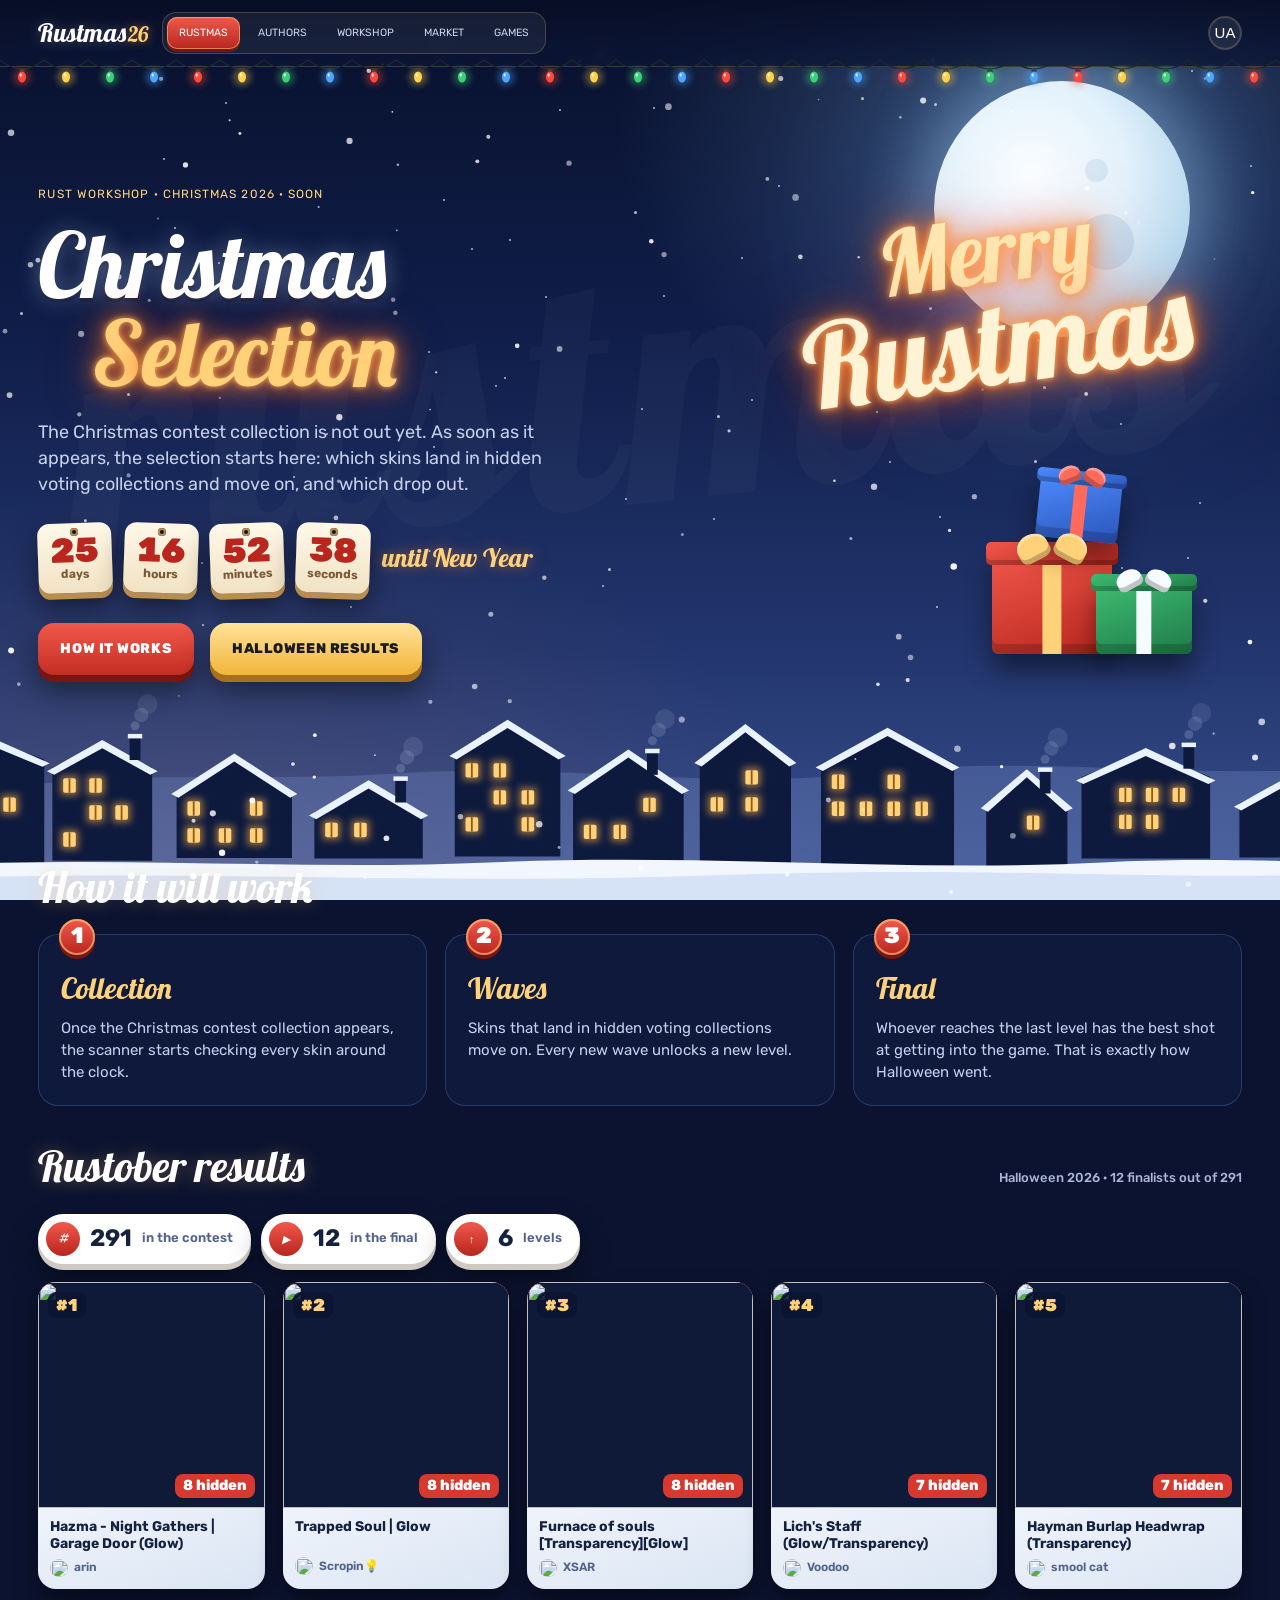
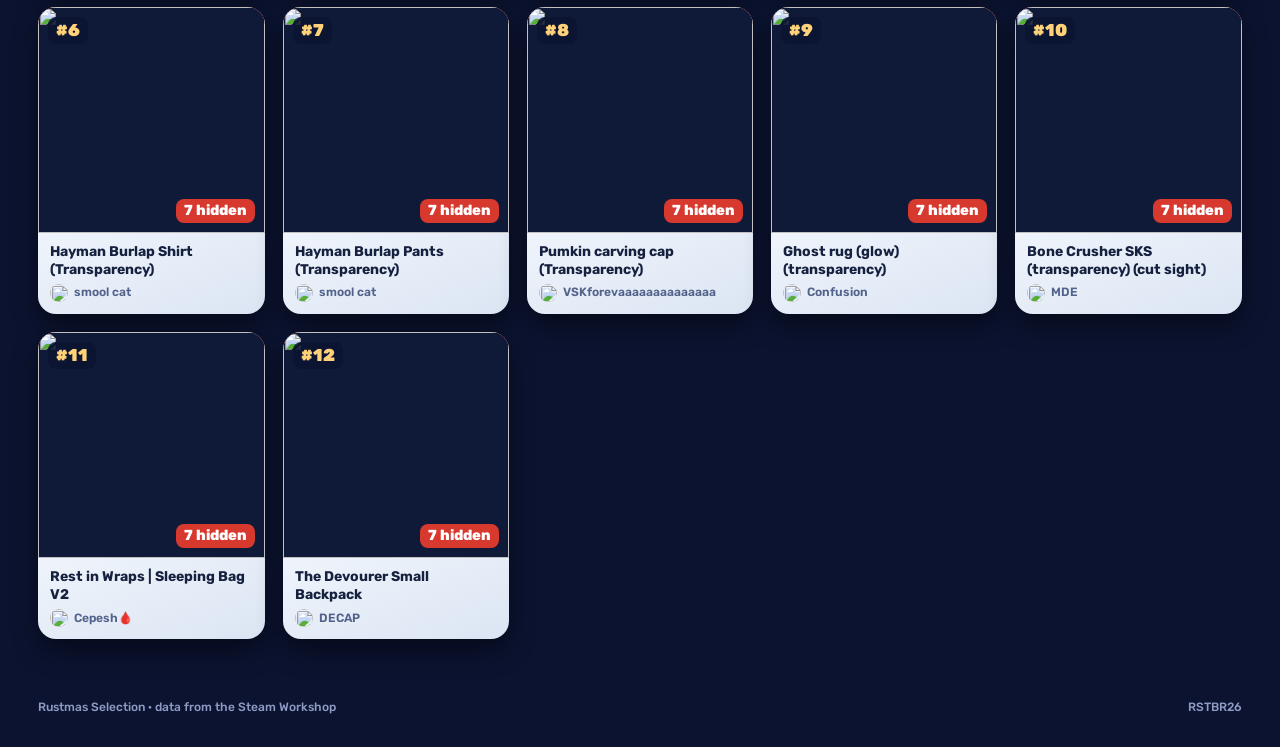
==== index.html @ 8231ddc0 "snapshot 2026-11-28T18:11:22.394Z" ====
<!doctype html>
<html lang="uk">
<head>
<meta charset="utf-8">
<meta name="viewport" content="width=device-width, initial-scale=1, viewport-fit=cover">
<script>(function(){var q=(location.search.match(/[?&]season=(winter|autumn)/)||[])[1],m=new Date().getMonth();document.documentElement.dataset.season=q||(m===11||m<2?'winter':'autumn');})();</script>
<title>Rustmas Selection</title>
<meta name="description" content="Новорічний відбір скінів Rust: стартує, щойно з'явиться колекція конкурсу. Rust Christmas skin selection tracker.">
<meta name="theme-color" content="#0b1330">
<link rel="manifest" href="manifest.webmanifest">
<meta property="og:title" content="Rustmas Selection"><meta property="og:description" content="Новорічний відбір скінів Rust скоро стартує. Підсумок Rustober 2026 уже тут."><meta property="og:image" content="https://twithgfaw-wq.github.io/rustober-selection/og.png">
<link rel="stylesheet" href="fonts.css?v=mx0q88x7">
<link rel="icon" href="icon-192.png">
<link rel="stylesheet" href="style.css?v=mx0q88x7"><link rel="stylesheet" href="v2.css?v=mx0q88x7"><link rel="stylesheet" href="v3.css?v=mx0q88x7"><link rel="stylesheet" href="pages.css?v=mx0q88x7"><link rel="stylesheet" href="season.css?v=mx0q88x7"><link rel="stylesheet" href="home.css?v=mx0q88x7">
</head>
<body class="page ready home-page">
<div class="bg" aria-hidden="true"><div class="bg-mark">Rustmas</div></div>

<nav class="top">
  <a class="logo" href="index.html">Rustmas<span>26</span></a>
  <div class="pageswitch"><a href="index.html" class="on">RUSTMAS</a><a href="authors.html">AUTHORS</a><a href="workshop.html">WORKSHOP</a><a href="market.html">MARKET</a><a href="games.html">GAMES</a></div>
  <div class="nav-links">
    <button class="iconbtn" id="langBtn" title="UA / EN">EN</button>
  </div>
</nav>

<header class="x-hero wrap">
  <div class="x-hero-text">
    <div class="eyebrow">RUST WORKSHOP · CHRISTMAS 2026 · <span data-i18n="x.soon">СКОРО</span></div>
    <h1 class="title"><span class="t1" data-i18n="x.t1">Новорічний</span><span class="t2" data-i18n="x.t2">відбір</span></h1>
    <p class="lead" data-i18n="x.lead">Колекції новорічного конкурсу ще немає. Щойно вона з'явиться, тут запуститься відбір: хто зі скінів потрапляє в приховані колекції голосування і йде далі, а хто вибуває.</p>
    <div class="x-count" id="count" aria-live="off">
      <div class="x-tag"><b id="cD">00</b><span data-i18n="x.d">днів</span></div>
      <div class="x-tag"><b id="cH">00</b><span data-i18n="x.h">годин</span></div>
      <div class="x-tag"><b id="cM">00</b><span data-i18n="x.m">хвилин</span></div>
      <div class="x-tag"><b id="cS">00</b><span data-i18n="x.s">секунд</span></div>
      <div class="x-count-label" data-i18n="x.toNY">до Нового року</div>
    </div>
    <div class="x-cta">
      <a class="btn3d blue" href="#how" data-i18n="x.how">Як це працює</a>
      <a class="btn3d yellow" href="#rustober" data-i18n="x.last">Підсумок Halloween</a>
    </div>
  </div>
  <div class="x-hero-art" aria-hidden="true">
    <div class="x-sign only-winter">Merry<br><em>Rustmas</em></div>
    <div class="x-gifts only-winter">
      <i class="gift g1"><b></b></i><i class="gift g2"><b></b></i><i class="gift g3"><b></b></i>
    </div>
    <div class="x-plaque only-autumn"><span class="pl-top">Rust Workshop</span><b>Rustmas</b><span class="pl-sub" data-i18n="x.plaque">скоро новорічний відбір</span></div>
  </div>
</header>

<section class="wrap" id="how">
  <div class="sec-head"><h2 class="mixed" data-i18n="x.howTitle">Як це працюватиме</h2></div>
  <div class="x-steps">
    <article class="x-step"><i>1</i><h3 data-i18n="x.s1t">Колекція</h3><p data-i18n="x.s1">Щойно з'явиться новорічна колекція конкурсу, сканер почне перевіряти кожен скін цілодобово.</p></article>
    <article class="x-step"><i>2</i><h3 data-i18n="x.s2t">Хвилі</h3><p data-i18n="x.s2">Скіни, що потрапляють у приховані колекції голосування, проходять далі. Кожна нова хвиля відкриває новий рівень.</p></article>
    <article class="x-step"><i>3</i><h3 data-i18n="x.s3t">Фінал</h3><p data-i18n="x.s3">Хто дійде до останнього рівня, має найбільші шанси потрапити в гру. На Halloween саме так і сталося.</p></article>
  </div>
</section>

<section class="wrap" id="rustober">
  <div class="sec-head"><h2 class="mixed" data-i18n="x.archTitle">Підсумок Rustober</h2><span class="hint" id="archHint"></span></div>
  <div class="x-arch-stats" id="archStats"></div>
  <div class="x-finals" id="finals"></div>
</section>

<div class="pageswitch bottom"><a href="index.html" class="on">RUSTMAS</a><a href="authors.html">AUTHORS</a><a href="workshop.html">WORKSHOP</a><a href="market.html">MARKET</a><a href="games.html">GAMES</a></div>
<footer class="foot"><span data-i18n="x.foot">Rustmas Selection · дані зі Steam Workshop</span><span>RSTBR26</span></footer>
<script src="rustober26.js?v=mx0q88x7"></script>
<script src="i18n.js?v=mx0q88x7"></script>
<script src="season.js?v=mx0q88x7"></script>
<script src="home.js?v=mx0q88x7"></script>
</body>
</html>
---- fonts.css ----
/* self-hosted Google Fonts (OFL): Press Start 2P, Rubik, Lobster */
/* cyrillic-ext */
@font-face {
  font-family: 'Lobster';
  font-style: normal;
  font-weight: 400;
  font-display: block;
  src: url(fonts/a6dd0290ee96.woff2) format('woff2');
  unicode-range: U+0460-052F, U+1C80-1C8A, U+20B4, U+2DE0-2DFF, U+A640-A69F, U+FE2E-FE2F;
}
/* cyrillic */
@font-face {
  font-family: 'Lobster';
  font-style: normal;
  font-weight: 400;
  font-display: block;
  src: url(fonts/e238fd755464.woff2) format('woff2');
  unicode-range: U+0301, U+0400-045F, U+0490-0491, U+04B0-04B1, U+2116;
}
/* vietnamese */
@font-face {
  font-family: 'Lobster';
  font-style: normal;
  font-weight: 400;
  font-display: block;
  src: url(fonts/7dee065f3871.woff2) format('woff2');
  unicode-range: U+0102-0103, U+0110-0111, U+0128-0129, U+0168-0169, U+01A0-01A1, U+01AF-01B0, U+0300-0301, U+0303-0304, U+0308-0309, U+0323, U+0329, U+1EA0-1EF9, U+20AB;
}
/* latin-ext */
@font-face {
  font-family: 'Lobster';
  font-style: normal;
  font-weight: 400;
  font-display: block;
  src: url(fonts/d4c69783194a.woff2) format('woff2');
  unicode-range: U+0100-02BA, U+02BD-02C5, U+02C7-02CC, U+02CE-02D7, U+02DD-02FF, U+0304, U+0308, U+0329, U+1D00-1DBF, U+1E00-1E9F, U+1EF2-1EFF, U+2020, U+20A0-20AB, U+20AD-20C4, U+2113, U+2C60-2C7F, U+A720-A7FF;
}
/* latin */
@font-face {
  font-family: 'Lobster';
  font-style: normal;
  font-weight: 400;
  font-display: block;
  src: url(fonts/9205197f7319.woff2) format('woff2');
  unicode-range: U+0000-00FF, U+0131, U+0152-0153, U+02BB-02BC, U+02C6, U+02DA, U+02DC, U+0304, U+0308, U+0329, U+2000-206F, U+20AC, U+2122, U+2191, U+2193, U+2212, U+2215, U+FEFF, U+FFFD;
}
/* cyrillic-ext */
@font-face {
  font-family: 'Press Start 2P';
  font-style: normal;
  font-weight: 400;
  font-display: block;
  src: url(fonts/f7b855c46d82.woff2) format('woff2');
  unicode-range: U+0460-052F, U+1C80-1C8A, U+20B4, U+2DE0-2DFF, U+A640-A69F, U+FE2E-FE2F;
}
/* cyrillic */
@font-face {
  font-family: 'Press Start 2P';
  font-style: normal;
  font-weight: 400;
  font-display: block;
  src: url(fonts/611ac5923e3d.woff2) format('woff2');
  unicode-range: U+0301, U+0400-045F, U+0490-0491, U+04B0-04B1, U+2116;
}
/* greek */
@font-face {
  font-family: 'Press Start 2P';
  font-style: normal;
  font-weight: 400;
  font-display: block;
  src: url(fonts/df401c4fa682.woff2) format('woff2');
  unicode-range: U+0370-0377, U+037A-037F, U+0384-038A, U+038C, U+038E-03A1, U+03A3-03FF;
}
/* latin-ext */
@font-face {
  font-family: 'Press Start 2P';
  font-style: normal;
  font-weight: 400;
  font-display: block;
  src: url(fonts/b2a93f0f0eb2.woff2) format('woff2');
  unicode-range: U+0100-02BA, U+02BD-02C5, U+02C7-02CC, U+02CE-02D7, U+02DD-02FF, U+0304, U+0308, U+0329, U+1D00-1DBF, U+1E00-1E9F, U+1EF2-1EFF, U+2020, U+20A0-20AB, U+20AD-20C4, U+2113, U+2C60-2C7F, U+A720-A7FF;
}
/* latin */
@font-face {
  font-family: 'Press Start 2P';
  font-style: normal;
  font-weight: 400;
  font-display: block;
  src: url(fonts/3d97f0f70eb8.woff2) format('woff2');
  unicode-range: U+0000-00FF, U+0131, U+0152-0153, U+02BB-02BC, U+02C6, U+02DA, U+02DC, U+0304, U+0308, U+0329, U+2000-206F, U+20AC, U+2122, U+2191, U+2193, U+2212, U+2215, U+FEFF, U+FFFD;
}
/* arabic */
@font-face {
  font-family: 'Rubik';
  font-style: normal;
  font-weight: 400;
  font-display: block;
  src: url(fonts/479c87abbfbf.woff2) format('woff2');
  unicode-range: U+0600-06FF, U+0750-077F, U+0870-0891, U+0897-08E1, U+08E3-08FF, U+200C-200E, U+2010-2011, U+204F, U+2E41, U+FB50-FDFF, U+FE70-FE74, U+FE76-FEFC, U+102E0-102FB, U+10E60-10E7E, U+10EC2-10EC7, U+10EC9-10EEE, U+10EF0-10EFF, U+1EE00-1EE03, U+1EE05-1EE1F, U+1EE21-1EE22, U+1EE24, U+1EE27, U+1EE29-1EE32, U+1EE34-1EE37, U+1EE39, U+1EE3B, U+1EE42, U+1EE47, U+1EE49, U+1EE4B, U+1EE4D-1EE4F, U+1EE51-1EE52, U+1EE54, U+1EE57, U+1EE59, U+1EE5B, U+1EE5D, U+1EE5F, U+1EE61-1EE62, U+1EE64, U+1EE67-1EE6A, U+1EE6C-1EE72, U+1EE74-1EE77, U+1EE79-1EE7C, U+1EE7E, U+1EE80-1EE89, U+1EE8B-1EE9B, U+1EEA1-1EEA3, U+1EEA5-1EEA9, U+1EEAB-1EEBB, U+1EEF0-1EEF1;
}
/* cyrillic-ext */
@font-face {
  font-family: 'Rubik';
  font-style: normal;
  font-weight: 400;
  font-display: block;
  src: url(fonts/04f52dd4d34a.woff2) format('woff2');
  unicode-range: U+0460-052F, U+1C80-1C8A, U+20B4, U+2DE0-2DFF, U+A640-A69F, U+FE2E-FE2F;
}
/* cyrillic */
@font-face {
  font-family: 'Rubik';
  font-style: normal;
  font-weight: 400;
  font-display: block;
  src: url(fonts/3ea3f649292a.woff2) format('woff2');
  unicode-range: U+0301, U+0400-045F, U+0490-0491, U+04B0-04B1, U+2116;
}
/* hebrew */
@font-face {
  font-family: 'Rubik';
  font-style: normal;
  font-weight: 400;
  font-display: block;
  src: url(fonts/423ede2473f6.woff2) format('woff2');
  unicode-range: U+0307-0308, U+0590-05FF, U+200C-2010, U+20AA, U+25CC, U+FB1D-FB4F;
}
/* latin-ext */
@font-face {
  font-family: 'Rubik';
  font-style: normal;
  font-weight: 400;
  font-display: block;
  src: url(fonts/b7b482e1ae7a.woff2) format('woff2');
  unicode-range: U+0100-02BA, U+02BD-02C5, U+02C7-02CC, U+02CE-02D7, U+02DD-02FF, U+0304, U+0308, U+0329, U+1D00-1DBF, U+1E00-1E9F, U+1EF2-1EFF, U+2020, U+20A0-20AB, U+20AD-20C4, U+2113, U+2C60-2C7F, U+A720-A7FF;
}
/* latin */
@font-face {
  font-family: 'Rubik';
  font-style: normal;
  font-weight: 400;
  font-display: block;
  src: url(fonts/f673d854646d.woff2) format('woff2');
  unicode-range: U+0000-00FF, U+0131, U+0152-0153, U+02BB-02BC, U+02C6, U+02DA, U+02DC, U+0304, U+0308, U+0329, U+2000-206F, U+20AC, U+2122, U+2191, U+2193, U+2212, U+2215, U+FEFF, U+FFFD;
}
/* arabic */
@font-face {
  font-family: 'Rubik';
  font-style: normal;
  font-weight: 500;
  font-display: block;
  src: url(fonts/479c87abbfbf.woff2) format('woff2');
  unicode-range: U+0600-06FF, U+0750-077F, U+0870-0891, U+0897-08E1, U+08E3-08FF, U+200C-200E, U+2010-2011, U+204F, U+2E41, U+FB50-FDFF, U+FE70-FE74, U+FE76-FEFC, U+102E0-102FB, U+10E60-10E7E, U+10EC2-10EC7, U+10EC9-10EEE, U+10EF0-10EFF, U+1EE00-1EE03, U+1EE05-1EE1F, U+1EE21-1EE22, U+1EE24, U+1EE27, U+1EE29-1EE32, U+1EE34-1EE37, U+1EE39, U+1EE3B, U+1EE42, U+1EE47, U+1EE49, U+1EE4B, U+1EE4D-1EE4F, U+1EE51-1EE52, U+1EE54, U+1EE57, U+1EE59, U+1EE5B, U+1EE5D, U+1EE5F, U+1EE61-1EE62, U+1EE64, U+1EE67-1EE6A, U+1EE6C-1EE72, U+1EE74-1EE77, U+1EE79-1EE7C, U+1EE7E, U+1EE80-1EE89, U+1EE8B-1EE9B, U+1EEA1-1EEA3, U+1EEA5-1EEA9, U+1EEAB-1EEBB, U+1EEF0-1EEF1;
}
/* cyrillic-ext */
@font-face {
  font-family: 'Rubik';
  font-style: normal;
  font-weight: 500;
  font-display: block;
  src: url(fonts/04f52dd4d34a.woff2) format('woff2');
  unicode-range: U+0460-052F, U+1C80-1C8A, U+20B4, U+2DE0-2DFF, U+A640-A69F, U+FE2E-FE2F;
}
/* cyrillic */
@font-face {
  font-family: 'Rubik';
  font-style: normal;
  font-weight: 500;
  font-display: block;
  src: url(fonts/3ea3f649292a.woff2) format('woff2');
  unicode-range: U+0301, U+0400-045F, U+0490-0491, U+04B0-04B1, U+2116;
}
/* hebrew */
@font-face {
  font-family: 'Rubik';
  font-style: normal;
  font-weight: 500;
  font-display: block;
  src: url(fonts/423ede2473f6.woff2) format('woff2');
  unicode-range: U+0307-0308, U+0590-05FF, U+200C-2010, U+20AA, U+25CC, U+FB1D-FB4F;
}
/* latin-ext */
@font-face {
  font-family: 'Rubik';
  font-style: normal;
  font-weight: 500;
  font-display: block;
  src: url(fonts/b7b482e1ae7a.woff2) format('woff2');
  unicode-range: U+0100-02BA, U+02BD-02C5, U+02C7-02CC, U+02CE-02D7, U+02DD-02FF, U+0304, U+0308, U+0329, U+1D00-1DBF, U+1E00-1E9F, U+1EF2-1EFF, U+2020, U+20A0-20AB, U+20AD-20C4, U+2113, U+2C60-2C7F, U+A720-A7FF;
}
/* latin */
@font-face {
  font-family: 'Rubik';
  font-style: normal;
  font-weight: 500;
  font-display: block;
  src: url(fonts/f673d854646d.woff2) format('woff2');
  unicode-range: U+0000-00FF, U+0131, U+0152-0153, U+02BB-02BC, U+02C6, U+02DA, U+02DC, U+0304, U+0308, U+0329, U+2000-206F, U+20AC, U+2122, U+2191, U+2193, U+2212, U+2215, U+FEFF, U+FFFD;
}
/* arabic */
@font-face {
  font-family: 'Rubik';
  font-style: normal;
  font-weight: 600;
  font-display: block;
  src: url(fonts/479c87abbfbf.woff2) format('woff2');
  unicode-range: U+0600-06FF, U+0750-077F, U+0870-0891, U+0897-08E1, U+08E3-08FF, U+200C-200E, U+2010-2011, U+204F, U+2E41, U+FB50-FDFF, U+FE70-FE74, U+FE76-FEFC, U+102E0-102FB, U+10E60-10E7E, U+10EC2-10EC7, U+10EC9-10EEE, U+10EF0-10EFF, U+1EE00-1EE03, U+1EE05-1EE1F, U+1EE21-1EE22, U+1EE24, U+1EE27, U+1EE29-1EE32, U+1EE34-1EE37, U+1EE39, U+1EE3B, U+1EE42, U+1EE47, U+1EE49, U+1EE4B, U+1EE4D-1EE4F, U+1EE51-1EE52, U+1EE54, U+1EE57, U+1EE59, U+1EE5B, U+1EE5D, U+1EE5F, U+1EE61-1EE62, U+1EE64, U+1EE67-1EE6A, U+1EE6C-1EE72, U+1EE74-1EE77, U+1EE79-1EE7C, U+1EE7E, U+1EE80-1EE89, U+1EE8B-1EE9B, U+1EEA1-1EEA3, U+1EEA5-1EEA9, U+1EEAB-1EEBB, U+1EEF0-1EEF1;
}
/* cyrillic-ext */
@font-face {
  font-family: 'Rubik';
  font-style: normal;
  font-weight: 600;
  font-display: block;
  src: url(fonts/04f52dd4d34a.woff2) format('woff2');
  unicode-range: U+0460-052F, U+1C80-1C8A, U+20B4, U+2DE0-2DFF, U+A640-A69F, U+FE2E-FE2F;
}
/* cyrillic */
@font-face {
  font-family: 'Rubik';
  font-style: normal;
  font-weight: 600;
  font-display: block;
  src: url(fonts/3ea3f649292a.woff2) format('woff2');
  unicode-range: U+0301, U+0400-045F, U+0490-0491, U+04B0-04B1, U+2116;
}
/* hebrew */
@font-face {
  font-family: 'Rubik';
  font-style: normal;
  font-weight: 600;
  font-display: block;
  src: url(fonts/423ede2473f6.woff2) format('woff2');
  unicode-range: U+0307-0308, U+0590-05FF, U+200C-2010, U+20AA, U+25CC, U+FB1D-FB4F;
}
/* latin-ext */
@font-face {
  font-family: 'Rubik';
  font-style: normal;
  font-weight: 600;
  font-display: block;
  src: url(fonts/b7b482e1ae7a.woff2) format('woff2');
  unicode-range: U+0100-02BA, U+02BD-02C5, U+02C7-02CC, U+02CE-02D7, U+02DD-02FF, U+0304, U+0308, U+0329, U+1D00-1DBF, U+1E00-1E9F, U+1EF2-1EFF, U+2020, U+20A0-20AB, U+20AD-20C4, U+2113, U+2C60-2C7F, U+A720-A7FF;
}
/* latin */
@font-face {
  font-family: 'Rubik';
  font-style: normal;
  font-weight: 600;
  font-display: block;
  src: url(fonts/f673d854646d.woff2) format('woff2');
  unicode-range: U+0000-00FF, U+0131, U+0152-0153, U+02BB-02BC, U+02C6, U+02DA, U+02DC, U+0304, U+0308, U+0329, U+2000-206F, U+20AC, U+2122, U+2191, U+2193, U+2212, U+2215, U+FEFF, U+FFFD;
}
/* arabic */
@font-face {
  font-family: 'Rubik';
  font-style: normal;
  font-weight: 700;
  font-display: block;
  src: url(fonts/479c87abbfbf.woff2) format('woff2');
  unicode-range: U+0600-06FF, U+0750-077F, U+0870-0891, U+0897-08E1, U+08E3-08FF, U+200C-200E, U+2010-2011, U+204F, U+2E41, U+FB50-FDFF, U+FE70-FE74, U+FE76-FEFC, U+102E0-102FB, U+10E60-10E7E, U+10EC2-10EC7, U+10EC9-10EEE, U+10EF0-10EFF, U+1EE00-1EE03, U+1EE05-1EE1F, U+1EE21-1EE22, U+1EE24, U+1EE27, U+1EE29-1EE32, U+1EE34-1EE37, U+1EE39, U+1EE3B, U+1EE42, U+1EE47, U+1EE49, U+1EE4B, U+1EE4D-1EE4F, U+1EE51-1EE52, U+1EE54, U+1EE57, U+1EE59, U+1EE5B, U+1EE5D, U+1EE5F, U+1EE61-1EE62, U+1EE64, U+1EE67-1EE6A, U+1EE6C-1EE72, U+1EE74-1EE77, U+1EE79-1EE7C, U+1EE7E, U+1EE80-1EE89, U+1EE8B-1EE9B, U+1EEA1-1EEA3, U+1EEA5-1EEA9, U+1EEAB-1EEBB, U+1EEF0-1EEF1;
}
/* cyrillic-ext */
@font-face {
  font-family: 'Rubik';
  font-style: normal;
  font-weight: 700;
  font-display: block;
  src: url(fonts/04f52dd4d34a.woff2) format('woff2');
  unicode-range: U+0460-052F, U+1C80-1C8A, U+20B4, U+2DE0-2DFF, U+A640-A69F, U+FE2E-FE2F;
}
/* cyrillic */
@font-face {
  font-family: 'Rubik';
  font-style: normal;
  font-weight: 700;
  font-display: block;
  src: url(fonts/3ea3f649292a.woff2) format('woff2');
  unicode-range: U+0301, U+0400-045F, U+0490-0491, U+04B0-04B1, U+2116;
}
/* hebrew */
@font-face {
  font-family: 'Rubik';
  font-style: normal;
  font-weight: 700;
  font-display: block;
  src: url(fonts/423ede2473f6.woff2) format('woff2');
  unicode-range: U+0307-0308, U+0590-05FF, U+200C-2010, U+20AA, U+25CC, U+FB1D-FB4F;
}
/* latin-ext */
@font-face {
  font-family: 'Rubik';
  font-style: normal;
  font-weight: 700;
  font-display: block;
  src: url(fonts/b7b482e1ae7a.woff2) format('woff2');
  unicode-range: U+0100-02BA, U+02BD-02C5, U+02C7-02CC, U+02CE-02D7, U+02DD-02FF, U+0304, U+0308, U+0329, U+1D00-1DBF, U+1E00-1E9F, U+1EF2-1EFF, U+2020, U+20A0-20AB, U+20AD-20C4, U+2113, U+2C60-2C7F, U+A720-A7FF;
}
/* latin */
@font-face {
  font-family: 'Rubik';
  font-style: normal;
  font-weight: 700;
  font-display: block;
  src: url(fonts/f673d854646d.woff2) format('woff2');
  unicode-range: U+0000-00FF, U+0131, U+0152-0153, U+02BB-02BC, U+02C6, U+02DA, U+02DC, U+0304, U+0308, U+0329, U+2000-206F, U+20AC, U+2122, U+2191, U+2193, U+2212, U+2215, U+FEFF, U+FFFD;
}
/* arabic */
@font-face {
  font-family: 'Rubik';
  font-style: normal;
  font-weight: 800;
  font-display: block;
  src: url(fonts/479c87abbfbf.woff2) format('woff2');
  unicode-range: U+0600-06FF, U+0750-077F, U+0870-0891, U+0897-08E1, U+08E3-08FF, U+200C-200E, U+2010-2011, U+204F, U+2E41, U+FB50-FDFF, U+FE70-FE74, U+FE76-FEFC, U+102E0-102FB, U+10E60-10E7E, U+10EC2-10EC7, U+10EC9-10EEE, U+10EF0-10EFF, U+1EE00-1EE03, U+1EE05-1EE1F, U+1EE21-1EE22, U+1EE24, U+1EE27, U+1EE29-1EE32, U+1EE34-1EE37, U+1EE39, U+1EE3B, U+1EE42, U+1EE47, U+1EE49, U+1EE4B, U+1EE4D-1EE4F, U+1EE51-1EE52, U+1EE54, U+1EE57, U+1EE59, U+1EE5B, U+1EE5D, U+1EE5F, U+1EE61-1EE62, U+1EE64, U+1EE67-1EE6A, U+1EE6C-1EE72, U+1EE74-1EE77, U+1EE79-1EE7C, U+1EE7E, U+1EE80-1EE89, U+1EE8B-1EE9B, U+1EEA1-1EEA3, U+1EEA5-1EEA9, U+1EEAB-1EEBB, U+1EEF0-1EEF1;
}
/* cyrillic-ext */
@font-face {
  font-family: 'Rubik';
  font-style: normal;
  font-weight: 800;
  font-display: block;
  src: url(fonts/04f52dd4d34a.woff2) format('woff2');
  unicode-range: U+0460-052F, U+1C80-1C8A, U+20B4, U+2DE0-2DFF, U+A640-A69F, U+FE2E-FE2F;
}
/* cyrillic */
@font-face {
  font-family: 'Rubik';
  font-style: normal;
  font-weight: 800;
  font-display: block;
  src: url(fonts/3ea3f649292a.woff2) format('woff2');
  unicode-range: U+0301, U+0400-045F, U+0490-0491, U+04B0-04B1, U+2116;
}
/* hebrew */
@font-face {
  font-family: 'Rubik';
  font-style: normal;
  font-weight: 800;
  font-display: block;
  src: url(fonts/423ede2473f6.woff2) format('woff2');
  unicode-range: U+0307-0308, U+0590-05FF, U+200C-2010, U+20AA, U+25CC, U+FB1D-FB4F;
}
/* latin-ext */
@font-face {
  font-family: 'Rubik';
  font-style: normal;
  font-weight: 800;
  font-display: block;
  src: url(fonts/b7b482e1ae7a.woff2) format('woff2');
  unicode-range: U+0100-02BA, U+02BD-02C5, U+02C7-02CC, U+02CE-02D7, U+02DD-02FF, U+0304, U+0308, U+0329, U+1D00-1DBF, U+1E00-1E9F, U+1EF2-1EFF, U+2020, U+20A0-20AB, U+20AD-20C4, U+2113, U+2C60-2C7F, U+A720-A7FF;
}
/* latin */
@font-face {
  font-family: 'Rubik';
  font-style: normal;
  font-weight: 800;
  font-display: block;
  src: url(fonts/f673d854646d.woff2) format('woff2');
  unicode-range: U+0000-00FF, U+0131, U+0152-0153, U+02BB-02BC, U+02C6, U+02DA, U+02DC, U+0304, U+0308, U+0329, U+2000-206F, U+20AC, U+2122, U+2191, U+2193, U+2212, U+2215, U+FEFF, U+FFFD;
}
/* arabic */
@font-face {
  font-family: 'Rubik';
  font-style: normal;
  font-weight: 900;
  font-display: block;
  src: url(fonts/479c87abbfbf.woff2) format('woff2');
  unicode-range: U+0600-06FF, U+0750-077F, U+0870-0891, U+0897-08E1, U+08E3-08FF, U+200C-200E, U+2010-2011, U+204F, U+2E41, U+FB50-FDFF, U+FE70-FE74, U+FE76-FEFC, U+102E0-102FB, U+10E60-10E7E, U+10EC2-10EC7, U+10EC9-10EEE, U+10EF0-10EFF, U+1EE00-1EE03, U+1EE05-1EE1F, U+1EE21-1EE22, U+1EE24, U+1EE27, U+1EE29-1EE32, U+1EE34-1EE37, U+1EE39, U+1EE3B, U+1EE42, U+1EE47, U+1EE49, U+1EE4B, U+1EE4D-1EE4F, U+1EE51-1EE52, U+1EE54, U+1EE57, U+1EE59, U+1EE5B, U+1EE5D, U+1EE5F, U+1EE61-1EE62, U+1EE64, U+1EE67-1EE6A, U+1EE6C-1EE72, U+1EE74-1EE77, U+1EE79-1EE7C, U+1EE7E, U+1EE80-1EE89, U+1EE8B-1EE9B, U+1EEA1-1EEA3, U+1EEA5-1EEA9, U+1EEAB-1EEBB, U+1EEF0-1EEF1;
}
/* cyrillic-ext */
@font-face {
  font-family: 'Rubik';
  font-style: normal;
  font-weight: 900;
  font-display: block;
  src: url(fonts/04f52dd4d34a.woff2) format('woff2');
  unicode-range: U+0460-052F, U+1C80-1C8A, U+20B4, U+2DE0-2DFF, U+A640-A69F, U+FE2E-FE2F;
}
/* cyrillic */
@font-face {
  font-family: 'Rubik';
  font-style: normal;
  font-weight: 900;
  font-display: block;
  src: url(fonts/3ea3f649292a.woff2) format('woff2');
  unicode-range: U+0301, U+0400-045F, U+0490-0491, U+04B0-04B1, U+2116;
}
/* hebrew */
@font-face {
  font-family: 'Rubik';
  font-style: normal;
  font-weight: 900;
  font-display: block;
  src: url(fonts/423ede2473f6.woff2) format('woff2');
  unicode-range: U+0307-0308, U+0590-05FF, U+200C-2010, U+20AA, U+25CC, U+FB1D-FB4F;
}
/* latin-ext */
@font-face {
  font-family: 'Rubik';
  font-style: normal;
  font-weight: 900;
  font-display: block;
  src: url(fonts/b7b482e1ae7a.woff2) format('woff2');
  unicode-range: U+0100-02BA, U+02BD-02C5, U+02C7-02CC, U+02CE-02D7, U+02DD-02FF, U+0304, U+0308, U+0329, U+1D00-1DBF, U+1E00-1E9F, U+1EF2-1EFF, U+2020, U+20A0-20AB, U+20AD-20C4, U+2113, U+2C60-2C7F, U+A720-A7FF;
}
/* latin */
@font-face {
  font-family: 'Rubik';
  font-style: normal;
  font-weight: 900;
  font-display: block;
  src: url(fonts/f673d854646d.woff2) format('woff2');
  unicode-range: U+0000-00FF, U+0131, U+0152-0153, U+02BB-02BC, U+02C6, U+02DA, U+02DC, U+0304, U+0308, U+0329, U+2000-206F, U+20AC, U+2122, U+2191, U+2193, U+2212, U+2215, U+FEFF, U+FFFD;
}
@font-face {
  font-family: 'XLabel';
  font-style: normal;
  font-weight: 400 900;
  size-adjust: 132%;
  font-display: block;
  src: url(fonts/479c87abbfbf.woff2) format('woff2');
  unicode-range: U+0600-06FF, U+0750-077F, U+0870-0891, U+0897-08E1, U+08E3-08FF, U+200C-200E, U+2010-2011, U+204F, U+2E41, U+FB50-FDFF, U+FE70-FE74, U+FE76-FEFC, U+102E0-102FB, U+10E60-10E7E, U+10EC2-10EC7, U+10EC9-10EEE, U+10EF0-10EFF, U+1EE00-1EE03, U+1EE05-1EE1F, U+1EE21-1EE22, U+1EE24, U+1EE27, U+1EE29-1EE32, U+1EE34-1EE37, U+1EE39, U+1EE3B, U+1EE42, U+1EE47, U+1EE49, U+1EE4B, U+1EE4D-1EE4F, U+1EE51-1EE52, U+1EE54, U+1EE57, U+1EE59, U+1EE5B, U+1EE5D, U+1EE5F, U+1EE61-1EE62, U+1EE64, U+1EE67-1EE6A, U+1EE6C-1EE72, U+1EE74-1EE77, U+1EE79-1EE7C, U+1EE7E, U+1EE80-1EE89, U+1EE8B-1EE9B, U+1EEA1-1EEA3, U+1EEA5-1EEA9, U+1EEAB-1EEBB, U+1EEF0-1EEF1;
}
/* cyrillic-ext */
@font-face {
  font-family: 'XLabel';
  font-style: normal;
  font-weight: 400 900;
  size-adjust: 132%;
  font-display: block;
  src: url(fonts/04f52dd4d34a.woff2) format('woff2');
  unicode-range: U+0460-052F, U+1C80-1C8A, U+20B4, U+2DE0-2DFF, U+A640-A69F, U+FE2E-FE2F;
}
/* cyrillic */
@font-face {
  font-family: 'XLabel';
  font-style: normal;
  font-weight: 400 900;
  size-adjust: 132%;
  font-display: block;
  src: url(fonts/3ea3f649292a.woff2) format('woff2');
  unicode-range: U+0301, U+0400-045F, U+0490-0491, U+04B0-04B1, U+2116;
}
/* hebrew */
@font-face {
  font-family: 'XLabel';
  font-style: normal;
  font-weight: 400 900;
  size-adjust: 132%;
  font-display: block;
  src: url(fonts/423ede2473f6.woff2) format('woff2');
  unicode-range: U+0307-0308, U+0590-05FF, U+200C-2010, U+20AA, U+25CC, U+FB1D-FB4F;
}
/* latin-ext */
@font-face {
  font-family: 'XLabel';
  font-style: normal;
  font-weight: 400 900;
  size-adjust: 132%;
  font-display: block;
  src: url(fonts/b7b482e1ae7a.woff2) format('woff2');
  unicode-range: U+0100-02BA, U+02BD-02C5, U+02C7-02CC, U+02CE-02D7, U+02DD-02FF, U+0304, U+0308, U+0329, U+1D00-1DBF, U+1E00-1E9F, U+1EF2-1EFF, U+2020, U+20A0-20AB, U+20AD-20C4, U+2113, U+2C60-2C7F, U+A720-A7FF;
}
/* latin */
@font-face {
  font-family: 'XLabel';
  font-style: normal;
  font-weight: 400 900;
  size-adjust: 132%;
  font-display: block;
  src: url(fonts/f673d854646d.woff2) format('woff2');
  unicode-range: U+0000-00FF, U+0131, U+0152-0153, U+02BB-02BC, U+02C6, U+02DA, U+02DC, U+0304, U+0308, U+0329, U+2000-206F, U+20AC, U+2122, U+2191, U+2193, U+2212, U+2215, U+FEFF, U+FFFD;
}
/* arabic */
---- style.css ----
:root {
  --bg: #0b0b0d;
  --bg2: #141418;
  --plastic: #ebe8e1;
  --plastic-2: #d7d3ca;
  --plastic-3: #b8b3a8;
  --plastic-ink: #1d1c20;
  --plastic-muted: #6d6a72;
  --screen: #213553;
  --screen-2: #15243a;
  --yellow: #ffc63a;
  --orange: #ff8a3c;
  --blue: #2f7bff;
  --red: #ff5a3c;
  --green: #5fd36b;
  --cyan: #5ad7ff;
  --text: #f2f0ea;
  --muted: #9a97a0;
  --pixel: 'Press Start 2P', monospace;
  --body: 'Rubik', 'Segoe UI', sans-serif;
  --r: 22px;
}
* { box-sizing: border-box; }
html { scroll-behavior: smooth; overflow-x: clip; color-scheme: dark; }
body { margin: 0; background: var(--bg); color: var(--text); font-family: var(--body); font-size: 17px; line-height: 1.45; min-height: 100vh; overflow-x: clip; }
a { color: inherit; text-decoration: none; }
.wrap { max-width: 1440px; margin: 0 auto; padding: 0 clamp(16px, 3vw, 40px); }
.pixel { font-family: var(--pixel); }
.hint { font-size: 13px; color: var(--muted); font-weight: 500; }

/* ---------- фон ---------- */
.bg { position: fixed; inset: 0; z-index: -1; overflow: hidden; background: radial-gradient(1200px 700px at 50% 0%, #1c1c22 0%, var(--bg) 60%); }
.bg-grid { position: absolute; inset: 0; background-image: linear-gradient(rgba(255,255,255,0.045) 1px, transparent 1px), linear-gradient(90deg, rgba(255,255,255,0.045) 1px, transparent 1px); background-size: 72px 72px; mask-image: radial-gradient(ellipse at 50% 30%, #000 20%, transparent 75%); }
.bg-mark { position: absolute; left: 50%; top: 42%; transform: translate(-50%, -50%) rotate(-8deg); font-family: var(--pixel); font-size: clamp(120px, 26vw, 380px); color: transparent; -webkit-text-stroke: 2px rgba(255,255,255,0.05); letter-spacing: 0.04em; white-space: nowrap; user-select: none; }
.bg-noise { position: absolute; inset: 0; opacity: 0.08; background-image: url("data:image/svg+xml,%3Csvg xmlns='http://www.w3.org/2000/svg' width='180' height='180'%3E%3Cfilter id='n'%3E%3CfeTurbulence type='fractalNoise' baseFrequency='0.8' numOctaves='2' stitchTiles='stitch'/%3E%3C/filter%3E%3Crect width='100%25' height='100%25' filter='url(%23n)'/%3E%3C/svg%3E"); }

/* ---------- піксельний гарбуз ---------- */
.px { width: 8px; height: 8px; position: relative; }
.px::after { content: ""; position: absolute; left: 0; top: 0; width: 8px; height: 8px; box-shadow: var(--px-shadow); }
.pumpkin { --s: 8px; display: block; margin: 0 auto; }

/* ---------- boot ---------- */
.boot { position: fixed; inset: 0; z-index: 100; background: #000; display: grid; place-items: center; transition: opacity 0.4s, visibility 0.4s; }
.boot.off { opacity: 0; visibility: hidden; }
.boot-screen { width: min(520px, 88vw); padding: 36px 28px 28px; border-radius: 18px; background: var(--screen); box-shadow: inset 0 0 0 6px #0d1626, 0 0 0 10px #d7d3ca, 0 30px 80px rgba(0,0,0,0.7); position: relative; overflow: hidden; text-align: center; }
.boot-screen::after { content: ""; position: absolute; inset: 0; background: repeating-linear-gradient(0deg, rgba(0,0,0,0.25) 0 2px, transparent 2px 4px); pointer-events: none; }
.boot-screen .pumpkin { margin-bottom: 70px; }
.boot-title { font-family: var(--pixel); color: var(--yellow); font-size: clamp(22px, 5vw, 34px); text-shadow: 4px 4px 0 #6a3200; margin: 20px 0 16px; }
.boot-lines { font-family: var(--pixel); font-size: 9px; color: #9fd0ff; line-height: 2; min-height: 72px; text-align: left; }
.boot-lines div { opacity: 0; animation: lineIn 0.2s steps(1) forwards; }
@keyframes lineIn { to { opacity: 1; } }
.boot-bar { height: 12px; background: #0d1626; border: 2px solid #3b5a85; margin-top: 10px; padding: 2px; }
.boot-bar i { display: block; height: 100%; width: 0; background: repeating-linear-gradient(90deg, var(--yellow) 0 10px, transparent 10px 13px); animation: bar 1.5s steps(14) forwards; }
@keyframes bar { to { width: 100%; } }

/* ---------- nav ---------- */
.top .pill { white-space: nowrap; flex-shrink: 0; }
@media (max-width: 1000px) { .nav-links a:not(.pill) { display: none; } .pill.countdown { display: none; } }
.top { position: sticky; top: env(safe-area-inset-top, 0px); z-index: 40; display: flex; align-items: center; gap: 14px; padding: 12px clamp(16px, 3vw, 40px); background: linear-gradient(180deg, rgba(11,11,13,0.95), rgba(11,11,13,0.7)); backdrop-filter: blur(10px); border-bottom: 1px solid rgba(255,255,255,0.06); }
.logo { font-family: var(--pixel); font-size: 14px; color: #fff; letter-spacing: 0.05em; }
.logo span { color: var(--yellow); }
.nav-links { margin-left: auto; display: flex; gap: 4px; align-items: center; }
.nav-links a { color: var(--muted); font-weight: 600; padding: 8px 12px; border-radius: 999px; transition: 0.2s; }
.nav-links a:hover { color: #fff; background: rgba(255,255,255,0.08); }
@media (max-width: 760px) { .nav-links a:not(.pill) { display: none; } }

/* пігулки (як на постері) */
.pill { display: inline-flex; align-items: center; gap: 10px; background: #fff; color: var(--plastic-ink); border-radius: 999px; padding: 8px 16px 8px 8px; font-weight: 700; font-size: 16px; box-shadow: 0 6px 0 #cfcbc2, 0 14px 30px rgba(0,0,0,0.45); }
.pill .ico { width: 30px; height: 30px; border-radius: 50%; background: var(--plastic-ink); color: #fff; display: grid; place-items: center; font-size: 15px; flex: 0 0 auto; }
.pill.small { padding: 6px 12px 6px 6px; font-size: 13px; box-shadow: 0 4px 0 #cfcbc2, 0 8px 20px rgba(0,0,0,0.4); }
.pill.small .ico { width: 24px; height: 24px; font-size: 12px; }
.pill.link:hover { transform: translateY(-1px); }
.led { width: 10px; height: 10px; border-radius: 50%; background: #3a3a40; box-shadow: inset 0 1px 2px rgba(0,0,0,0.6); flex: 0 0 auto; margin-left: 6px; }
.led.on { background: var(--green); box-shadow: 0 0 10px var(--green), inset 0 1px 2px rgba(255,255,255,0.6); animation: blink 1.6s steps(2) infinite; }
@keyframes blink { 50% { opacity: 0.35; } }

/* ---------- hero ---------- */
.hero { max-width: 1440px; margin: 0 auto; padding: clamp(36px, 6vw, 80px) clamp(16px, 3vw, 40px) 20px; display: grid; grid-template-columns: 1.05fr 0.95fr; gap: 40px; align-items: center; }
.eyebrow { font-family: var(--pixel); font-size: 9px; color: var(--yellow); letter-spacing: 0.08em; margin-bottom: 20px; }
.title { font-family: var(--pixel); margin: 0 0 22px; display: flex; flex-direction: column; gap: 10px; font-size: clamp(26px, 4.6vw, 60px); line-height: 1.05; }
.title .t1 { color: #fff; text-shadow: 5px 5px 0 #2b2b33; }
.title .t2 { color: var(--yellow); text-shadow: 5px 5px 0 #6a3200; }
.lead { max-width: 540px; color: var(--muted); font-size: 18px; margin: 0 0 26px; }
.cta { display: flex; gap: 14px; flex-wrap: wrap; margin-bottom: 30px; }
.btn3d { white-space: nowrap; flex-shrink: 0; font-family: var(--body); font-weight: 800; font-size: 14px; letter-spacing: 0.04em; text-transform: uppercase; padding: 16px 22px; border-radius: 16px; color: #1b1b1f; position: relative; transition: transform 0.08s, box-shadow 0.08s; }
.btn3d.yellow { background: linear-gradient(180deg, #ffd96a, var(--yellow)); box-shadow: 0 7px 0 #b8841a, 0 16px 30px rgba(0,0,0,0.5); }
.btn3d.blue { background: linear-gradient(180deg, #6ea4ff, var(--blue)); color: #fff; box-shadow: 0 7px 0 #1b4ca8, 0 16px 30px rgba(0,0,0,0.5); }
.btn3d:hover { transform: translateY(2px); }
.btn3d.pxbtn { font-family: var(--pixel); font-size: 11px; text-transform: none; }
.btn3d:active, .btn3d.yellow:active { transform: translateY(6px); box-shadow: 0 1px 0 #b8841a, 0 6px 14px rgba(0,0,0,0.5); }
.stats { display: flex; flex-wrap: wrap; gap: 10px; }
.stat { display: inline-flex; align-items: center; gap: 10px; background: #fff; color: var(--plastic-ink); border-radius: 999px; padding: 8px 18px 8px 8px; box-shadow: 0 6px 0 #cfcbc2, 0 14px 30px rgba(0,0,0,0.45); }
.stat .ico { width: 34px; height: 34px; border-radius: 50%; display: grid; place-items: center; color: #fff; background: var(--plastic-ink); font-family: var(--pixel); font-size: 11px; }
.stat b { font-family: var(--pixel); font-size: 16px; }
.stat span { font-size: 13px; font-weight: 600; color: var(--plastic-muted); }
.stat.c .ico { background: var(--blue); } .stat.y .ico { background: var(--yellow); color: #1b1b1f; } .stat.m .ico { background: var(--red); } .stat.g .ico { background: var(--green); color: #1b1b1f; }
.updated { margin-top: 16px; font-family: var(--pixel); font-size: 9px; color: var(--muted); line-height: 1.8; }

/* пристрій */
.hero-device { position: relative; display: grid; place-items: center; min-height: 560px; }
.device { position: relative; width: min(380px, 86vw); padding: 26px 24px 30px; border-radius: 34px; background: linear-gradient(160deg, #f4f2ec 0%, var(--plastic) 40%, var(--plastic-2) 100%); box-shadow: inset 0 3px 0 #fff, inset 0 -8px 0 var(--plastic-3), inset 3px 0 0 rgba(255,255,255,0.6), 0 40px 90px rgba(0,0,0,0.75), 0 0 0 1px rgba(0,0,0,0.5); transform: rotate(-5deg); animation: floatDev 6s ease-in-out infinite; }
@keyframes floatDev { 50% { transform: rotate(-5deg) translateY(-8px); } }
.screw { position: absolute; width: 12px; height: 12px; border-radius: 50%; background: radial-gradient(circle at 40% 35%, #f6f4ef, #a9a49a); box-shadow: inset 0 0 0 2px #8f8a80, 0 1px 1px #fff; }
.screw::after { content: ""; position: absolute; left: 2px; right: 2px; top: 5px; height: 2px; background: #6e6a62; transform: rotate(35deg); }
.screw.tl { top: 10px; left: 12px; } .screw.tr { top: 10px; right: 12px; } .screw.bl { bottom: 10px; left: 12px; } .screw.br { bottom: 10px; right: 12px; }
.grill { position: absolute; left: 10px; top: 110px; display: grid; gap: 5px; }
.grill i { width: 6px; height: 22px; border-radius: 3px; background: #c4bfb5; box-shadow: inset 0 1px 2px rgba(0,0,0,0.3); }
.screen { position: relative; border-radius: 18px; background: var(--screen); padding: 26px 18px 22px; box-shadow: inset 0 0 0 7px #0f1a2b, inset 0 0 40px rgba(0,0,0,0.6), 0 2px 0 #fff; aspect-ratio: 4 / 3.2; overflow: hidden; }
.screen::after { content: ""; position: absolute; inset: 0; background: repeating-linear-gradient(0deg, rgba(0,0,0,0.22) 0 2px, transparent 2px 4px); pointer-events: none; }
.screen-glare { position: absolute; inset: 0; background: linear-gradient(115deg, rgba(255,255,255,0.14) 0%, transparent 35%, transparent 70%, rgba(255,255,255,0.05) 100%); pointer-events: none; }
.screen-inner { position: relative; height: 100%; display: flex; flex-direction: column; align-items: center; justify-content: center; text-align: center; gap: 14px; }
.screen-title { font-family: var(--pixel); color: var(--yellow); font-size: clamp(16px, 2.2vw, 24px); line-height: 1.4; text-shadow: 3px 3px 0 #6a3200; margin-top: 54px; }
.screen-sub { font-family: var(--pixel); color: #9fd0ff; font-size: 9px; }
.screen-ticker { position: absolute; left: -18px; right: -18px; bottom: -14px; height: 20px; background: rgba(0,0,0,0.35); overflow: hidden; }
.screen-ticker span { position: absolute; white-space: nowrap; font-family: var(--pixel); font-size: 8px; color: #e8f4ff; line-height: 20px; animation: ticker 22s linear infinite; }
@keyframes ticker { from { transform: translateX(380px); } to { transform: translateX(-100%); } }
.slot { height: 10px; width: 34%; margin: 22px auto 0; border-radius: 6px; background: #cbc6bc; box-shadow: inset 0 2px 4px rgba(0,0,0,0.35), 0 1px 0 #fff; }
.buttons { display: flex; align-items: center; gap: 14px; margin-top: 22px; padding-left: 8px; }
.rb { width: 40px; height: 40px; border-radius: 50%; display: block; box-shadow: 0 6px 0 var(--rb-shadow), 0 10px 18px rgba(0,0,0,0.45), inset 0 2px 2px rgba(255,255,255,0.7); background: radial-gradient(circle at 35% 30%, #fff8, transparent 45%), var(--rb); }
.rb.blue { --rb: var(--blue); --rb-shadow: #1b4ca8; } .rb.yellow { --rb: var(--yellow); --rb-shadow: #b8841a; } .rb.red { --rb: var(--red); --rb-shadow: #a8321b; }
.bigbtn { margin-left: auto; width: 100px; height: 100px; border-radius: 50%; background: radial-gradient(circle, #2a2a2f 0 56%, #17171a 57% 100%); box-shadow: 0 10px 0 #0a0a0c, 0 18px 30px rgba(0,0,0,0.6); display: grid; place-items: center; transition: transform 0.08s, box-shadow 0.08s; }
.bigbtn i { width: 66px; height: 66px; border-radius: 50%; background: radial-gradient(circle at 35% 30%, #ffe08a, var(--yellow) 60%, #e3a72a); box-shadow: 0 6px 0 #b8841a, inset 0 2px 2px #fff8; }
.bigbtn:active { transform: translateY(8px); box-shadow: 0 2px 0 #0a0a0c, 0 8px 16px rgba(0,0,0,0.6); }
.dpad { position: absolute; left: -2px; top: 42%; width: 16px; height: 44px; border-radius: 6px; background: #c9c4ba; box-shadow: inset 0 0 0 2px #a9a49a; }
.dpad::before { content: ""; position: absolute; left: 3px; right: 3px; top: 6px; height: 32px; background: repeating-linear-gradient(0deg, #8f8a80 0 2px, transparent 2px 5px); }
.led-strip { position: absolute; right: 24px; top: 14px; display: flex; gap: 6px; }
.cable { position: absolute; width: 400px; max-width: 90%; bottom: -120px; left: 50%; transform: translateX(-50%); z-index: -1; opacity: 0.9; }
@media (max-width: 1000px) { .hero { grid-template-columns: 1fr; } .hero-device { min-height: 520px; margin-top: 10px; } .cable { bottom: -60px; } }

/* ---------- секції ---------- */
.block { margin: 50px 0; scroll-margin-top: 90px; }
.sec-head { display: flex; align-items: baseline; justify-content: space-between; gap: 14px; flex-wrap: wrap; margin: 28px 0 16px; }
.sec-head h2 { margin: 0; font-family: var(--pixel); font-size: clamp(14px, 2vw, 20px); color: #fff; text-shadow: 4px 4px 0 #2b2b33; }
.sec-head h2 small { font-family: var(--body); font-weight: 600; font-size: 13px; color: var(--muted); text-shadow: none; margin-left: 10px; }
.sec-head h2.ok { color: var(--green); text-shadow: 4px 4px 0 #1f4a26; }
.sec-head h2.bad { color: var(--red); text-shadow: 4px 4px 0 #5a1d10; }

/* high score */
.podium { display: grid; grid-template-columns: repeat(3, 1fr); gap: 18px; }
.pod { position: relative; display: grid; grid-template-columns: 110px 1fr; gap: 14px; align-items: center; padding: 12px; border-radius: 20px; background: linear-gradient(160deg, #f4f2ec, var(--plastic-2)); color: var(--plastic-ink); box-shadow: inset 0 2px 0 #fff, inset 0 -5px 0 var(--plastic-3), 0 20px 40px rgba(0,0,0,0.55); transition: transform 0.2s; }
.pod:hover { transform: translateY(-4px); }
.pod > img { width: 110px; height: 110px; object-fit: cover; border-radius: 12px; background: #000; box-shadow: inset 0 0 0 4px #0f1a2b; }
.pod-rank { position: absolute; top: -10px; left: 12px; font-family: var(--pixel); font-size: 10px; padding: 6px 9px; border-radius: 8px; background: var(--yellow); color: #1b1b1f; box-shadow: 0 4px 0 #b8841a; }
.pod.p2 .pod-rank { background: #d9d9e0; box-shadow: 0 4px 0 #9a9aa6; } .pod.p3 .pod-rank { background: #e0a06a; box-shadow: 0 4px 0 #9a6336; }
.pod-title { font-weight: 800; font-size: 16px; line-height: 1.2; display: -webkit-box; -webkit-line-clamp: 2; -webkit-box-orient: vertical; overflow: hidden; }
.pod-meta { display: flex; justify-content: space-between; align-items: center; gap: 8px; margin-top: 8px; font-size: 13px; color: var(--plastic-muted); font-weight: 600; }
.pod-meta b { font-family: var(--pixel); font-size: 11px; color: var(--red); }
@media (max-width: 900px) { .podium { grid-template-columns: 1fr; } }

/* рівні */
.rail { display: flex; gap: 12px; overflow-x: auto; padding: 14px 4px 18px; scrollbar-width: none; }
.rail::-webkit-scrollbar { display: none; }
.stage { flex: 0 0 230px; position: relative; padding: 16px 16px 14px; border-radius: 16px; background: #1b1b20; border: 2px solid #2b2b33; color: var(--muted); font-size: 13px; font-weight: 500; }
.stage b { display: block; font-family: var(--pixel); font-size: 10px; color: #fff; margin-bottom: 8px; line-height: 1.5; }
.stage .n { position: absolute; top: -12px; right: 12px; font-family: var(--pixel); font-size: 9px; padding: 5px 8px; border-radius: 8px; background: #2b2b33; color: var(--muted); }
.stage.done { border-color: #2f6b3a; } .stage.done b { color: var(--green); } .stage.done .n { background: var(--green); color: #0b0b0d; }
.stage.current { border-color: var(--yellow); background: #262014; box-shadow: 0 0 0 4px rgba(255,198,58,0.15); }
.stage.current b { color: var(--yellow); } .stage.current .n { background: var(--yellow); color: #1b1b1f; animation: blink 1.2s steps(2) infinite; }
.stage.future { opacity: 0.55; border-style: dashed; }

/* контроли */
.controls-wrap { position: sticky; top: 60px; z-index: 30; }
.controls { display: flex; flex-wrap: wrap; gap: 10px; align-items: center; padding: 12px; border-radius: 24px; background: rgba(27,27,32,0.85); border: 1px solid rgba(255,255,255,0.06); backdrop-filter: blur(10px); }
.controls .pill { padding-right: 12px; cursor: pointer; }
.controls .pill.search { flex: 2 1 240px; }
.controls .pill select, .controls .pill input { background: transparent; border: 0; outline: 0; color: var(--plastic-ink); font-family: var(--body); font-weight: 700; font-size: 16px; min-width: 0; }
.controls .pill input { flex: 1; width: 100%; }
.controls .pill select { max-width: 180px; }
.pill.toggle input { display: none; }
.sw { width: 36px; height: 20px; border-radius: 999px; background: #d4d0c7; position: relative; transition: 0.2s; flex: 0 0 auto; }
.sw::after { content: ""; position: absolute; top: 2px; left: 2px; width: 16px; height: 16px; border-radius: 50%; background: #fff; box-shadow: 0 2px 4px rgba(0,0,0,0.3); transition: 0.2s; }
.pill.toggle input:checked + .sw { background: var(--green); }
.pill.toggle input:checked + .sw::after { left: 18px; }

/* ---------- картки = міні-консолі ---------- */
.grid { display: grid; grid-template-columns: repeat(auto-fill, minmax(240px, 1fr)); gap: 22px; }
.card { --i: 0; position: relative; display: block; color: var(--plastic-ink); padding: 10px 10px 12px; border-radius: var(--r); background: linear-gradient(160deg, #f4f2ec 0%, var(--plastic) 45%, var(--plastic-2) 100%); box-shadow: inset 0 2px 0 #fff, inset 0 -6px 0 var(--plastic-3), 0 18px 40px rgba(0,0,0,0.55); transition: transform 0.2s cubic-bezier(.2,.8,.2,1), box-shadow 0.2s; animation: cardIn 0.5s cubic-bezier(.2,.8,.2,1) both; animation-delay: calc(var(--i) * 25ms); }
@keyframes cardIn { from { opacity: 0; transform: translateY(24px) scale(0.97); } }
.card:hover { transform: translateY(-6px) rotate(-0.6deg); box-shadow: inset 0 2px 0 #fff, inset 0 -6px 0 var(--plastic-3), 0 30px 50px rgba(0,0,0,0.65); z-index: 2; }
.card .img { position: relative; aspect-ratio: 1; overflow: hidden; border-radius: 14px; background: #000; box-shadow: inset 0 0 0 5px #0f1a2b, inset 0 0 30px rgba(0,0,0,0.5); }
.card .img img { width: 100%; height: 100%; object-fit: cover; display: block; transition: transform 0.5s; }
.card:hover .img img { transform: scale(1.06); }
.card .img::after { content: ""; position: absolute; inset: 0; background: repeating-linear-gradient(0deg, rgba(0,0,0,0.18) 0 2px, transparent 2px 4px), linear-gradient(180deg, transparent 70%, rgba(0,0,0,0.55)); pointer-events: none; }
.rank { position: absolute; top: 11px; left: 11px; z-index: 2; font-family: var(--pixel); font-size: 9px; color: var(--yellow); padding: 6px 8px; border-radius: 7px; background: rgba(0,0,0,0.7); text-shadow: 2px 2px 0 #6a3200; }
.delta { position: absolute; top: 11px; right: 11px; z-index: 2; font-family: var(--pixel); font-size: 9px; padding: 6px 8px; border-radius: 7px; background: var(--green); color: #0b0b0d; box-shadow: 0 3px 0 #2f7b3a; animation: pop 1.4s ease-in-out infinite; }
.delta.neg { background: var(--red); color: #fff; box-shadow: 0 3px 0 #a8321b; animation: none; }
@keyframes pop { 50% { transform: translateY(-2px); } }
.pips { position: absolute; bottom: 10px; left: 12px; z-index: 2; display: flex; gap: 5px; }
.pip { width: 9px; height: 9px; border-radius: 50%; background: #2a2a2f; box-shadow: inset 0 1px 2px rgba(0,0,0,0.8); }
.pip.on { background: var(--green); box-shadow: 0 0 8px var(--green); }
.body { padding: 10px 4px 0; }
.ttl { font-weight: 800; font-size: 16px; line-height: 1.2; margin: 0 0 4px; display: -webkit-box; -webkit-line-clamp: 2; -webkit-box-orient: vertical; overflow: hidden; min-height: 2.4em; color: var(--plastic-ink); }
.author { font-size: 13px; color: var(--plastic-muted); font-weight: 600; display: flex; justify-content: space-between; gap: 8px; }
.who { display: inline-flex; align-items: center; gap: 7px; min-width: 0; overflow: hidden; text-overflow: ellipsis; white-space: nowrap; }
.ava { width: 20px; height: 20px; border-radius: 50%; object-fit: cover; flex: 0 0 auto; border: 2px solid #fff; background: #c9c5bc; box-shadow: 0 1px 2px rgba(0,0,0,0.3); display: inline-block; }
.author .tagchip { font-family: var(--pixel); font-size: 7px; color: var(--plastic-muted); white-space: nowrap; overflow: hidden; text-overflow: ellipsis; max-width: 50%; text-transform: uppercase; }
.counters { display: flex; gap: 6px; margin-top: 10px; }
.counter { flex: 1; text-align: center; padding: 7px 2px 6px; border-radius: 10px; background: #fff; box-shadow: 0 4px 0 #cfcbc2; border-top: 4px solid var(--plastic-3); }
.counter b { display: block; font-family: var(--pixel); font-size: 13px; color: var(--plastic-ink); line-height: 1.2; }
.counter span { font-size: 9px; font-weight: 700; color: var(--plastic-muted); letter-spacing: 0.06em; }
.counter.pub { border-top-color: var(--blue); } .counter.hid { border-top-color: var(--red); } .counter.hid b { color: var(--red); }
.spark { display: flex; align-items: flex-end; gap: 2px; height: 14px; margin-top: 10px; }
.spark i { flex: 1; border-radius: 2px 2px 0 0; background: #c9c5bc; min-height: 2px; }
.spark i.last { background: var(--red); }

/* рівні сяйва живих */
.card.t2 .pip.on { background: var(--cyan); box-shadow: 0 0 8px var(--cyan); }
.card.t3 { box-shadow: inset 0 2px 0 #fff, inset 0 -6px 0 var(--plastic-3), 0 0 0 3px var(--yellow), 0 18px 40px rgba(0,0,0,0.55); }
.card.t4 { box-shadow: inset 0 2px 0 #fff, inset 0 -6px 0 var(--plastic-3), 0 0 0 3px var(--yellow), 0 0 30px rgba(255,198,58,0.5), 0 18px 40px rgba(0,0,0,0.55); }
.card.manual .body::after { content: "MANUAL"; position: absolute; top: 46px; right: 8px; font-family: var(--pixel); font-size: 7px; color: #1b1b1f; background: var(--yellow); padding: 4px 6px; border-radius: 6px; }

/* під загрозою */
.card.risk { background: linear-gradient(160deg, #f6efd8, #e6dcbd); }
.card.risk .pip.on { background: var(--yellow); box-shadow: 0 0 8px var(--yellow); animation: blink 0.8s steps(2) infinite; }
.stamp { position: absolute; z-index: 3; left: 50%; top: 44%; transform: translate(-50%, -50%) rotate(-10deg); font-family: var(--pixel); font-size: 10px; white-space: nowrap; color: var(--red); border: 3px solid var(--red); padding: 7px 10px; border-radius: 8px; background: rgba(0,0,0,0.65); text-shadow: 2px 2px 0 #5a1d10; }
.stamp.warn { color: var(--yellow); border-color: var(--yellow); text-shadow: 2px 2px 0 #6a3200; font-size: 8px; top: auto; bottom: 30px; animation: blink 1.4s steps(2) infinite; }

/* вибулі: консоль вимкнена */
.card.dead { background: linear-gradient(160deg, #b9b6ae, #9e9a91); box-shadow: inset 0 2px 0 #d8d5ce, inset 0 -6px 0 #7f7b72, 0 12px 30px rgba(0,0,0,0.5); animation: none; }
.card.dead .img img { filter: grayscale(1) brightness(0.25) contrast(1.2); }
.card.dead .img::before { content: ""; position: absolute; inset: 0; z-index: 1; background: repeating-linear-gradient(0deg, rgba(255,255,255,0.05) 0 2px, transparent 2px 4px); animation: noise 0.3s steps(3) infinite; }
@keyframes noise { to { transform: translateY(-4px); } }
.card.dead .pip.on { background: var(--red); box-shadow: none; }
.card.dead .ttl { color: #4a4850; text-decoration: line-through; text-decoration-color: var(--red); }
.card.dead .counter { background: #d6d3cc; box-shadow: 0 4px 0 #a9a59c; }

/* зникнення: екран вимикається як у CRT */
.card.dying { animation: dying 2.6s ease-in forwards; pointer-events: none; }
@keyframes dying {
  0% { opacity: 1; }
  25% { filter: brightness(1.6) contrast(1.3); transform: translate(-3px, 0); }
  30% { filter: none; transform: translate(3px, 0); }
  55% { opacity: 1; transform: scaleY(1); }
  75% { opacity: 1; transform: scaleY(0.04) scaleX(1.05); filter: brightness(3); }
  85% { opacity: 1; transform: scaleY(0.01) scaleX(0.2); filter: brightness(4); }
  100% { opacity: 0; transform: scaleY(0.01) scaleX(0); }
}
.card.dying .img::after { content: "GAME OVER"; display: grid; place-items: center; font-family: var(--pixel); color: var(--red); font-size: 13px; text-shadow: 3px 3px 0 #5a1d10; background: rgba(0,0,0,0.55); animation: blink 0.25s steps(2) infinite; }

/* ---------- інше ---------- */
.empty { padding: 36px; text-align: center; color: var(--muted); font-weight: 600; }
.howto { padding: 22px 24px; border-radius: 20px; background: #fff; color: var(--plastic-ink); box-shadow: 0 8px 0 #cfcbc2, 0 20px 40px rgba(0,0,0,0.45); font-size: 16px; }
.howto p { margin-top: 0; }
.howto code { font-family: var(--pixel); font-size: 9px; background: #1b1b20; color: var(--yellow); padding: 3px 6px; border-radius: 6px; }
.howto ul { margin: 8px 0 0; padding-left: 20px; }
.howto li { margin-bottom: 8px; }
.foot { max-width: 1440px; margin: 60px auto 30px; padding: 0 clamp(16px, 3vw, 40px); display: flex; justify-content: space-between; flex-wrap: wrap; gap: 8px; font-size: 12px; color: var(--muted); font-weight: 500; }
.toast { position: fixed; bottom: 22px; left: 50%; transform: translateX(-50%); z-index: 60; background: #fff; color: var(--plastic-ink); padding: 10px 18px; border-radius: 999px; font-weight: 700; box-shadow: 0 6px 0 #cfcbc2, 0 14px 30px rgba(0,0,0,0.5); font-size: 14px; }

@media (max-width: 600px) {
  body { font-size: 16px; }
  .grid { grid-template-columns: repeat(auto-fill, minmax(165px, 1fr)); gap: 12px; }
  .ttl { font-size: 14px; }
  .counter b { font-size: 11px; }
  .controls-wrap { position: static; }
  .lead { font-size: 16px; }
  .stage { flex-basis: 200px; }
  .device { padding: 20px 18px 24px; }
  .bigbtn { width: 80px; height: 80px; } .bigbtn i { width: 52px; height: 52px; }
  .rb { width: 32px; height: 32px; }
}
@media (prefers-reduced-motion: reduce) {
  *, *::before, *::after { animation: none !important; transition: none !important; }
  .boot { display: none; }
}
---- v2.css ----
/* ======================= v2: інтро, екран, тікер, лог, графіки, автори, модалка, VS, TV, гра ======================= */
[hidden] { display: none !important; }
body:not(.ready) { overflow: hidden; }
.boot { background: radial-gradient(900px 500px at 50% 30%, #1c1c22 0%, #0b0b0d 70%); }
.boot::before { content: ""; position: absolute; inset: 0; background-image: linear-gradient(rgba(255,255,255,0.05) 1px, transparent 1px), linear-gradient(90deg, rgba(255,255,255,0.05) 1px, transparent 1px); background-size: 72px 72px; mask-image: radial-gradient(ellipse at 50% 40%, #000 20%, transparent 75%); }
.boot-tv { width: min(640px, 92vw); position: relative; animation: tvIn 0.5s cubic-bezier(.2,.9,.2,1) both; }
@keyframes tvIn { from { transform: translateY(30px) scale(0.96); opacity: 0; } }
.boot-screen { background: #0d1626; box-shadow: inset 0 0 0 6px #0d1626, 0 0 0 12px #d7d3ca, 0 0 0 13px #a9a49a, 0 30px 80px rgba(0,0,0,0.8); opacity: 1; transform: none; min-height: 300px; }
.boot-screen::after { opacity: 0.7; }
.boot.power .boot-screen { animation: crtOn 0.7s 0.35s cubic-bezier(.2,.9,.2,1) both; }
@keyframes crtOn { 0% { filter: brightness(0.6); background: #0d1626; } 30% { filter: brightness(3); background: #e9f3ff; } 55% { filter: brightness(1.4); background: #213553; } 100% { filter: none; background: #213553; } }
.boot-static { position: absolute; inset: 0; opacity: 1; background: repeating-linear-gradient(0deg, rgba(255,255,255,0.14) 0 1px, transparent 1px 3px), url("data:image/svg+xml,%3Csvg xmlns='http://www.w3.org/2000/svg' width='120' height='120'%3E%3Cfilter id='n'%3E%3CfeTurbulence type='fractalNoise' baseFrequency='1.2' numOctaves='1' stitchTiles='stitch'/%3E%3C/filter%3E%3Crect width='100%25' height='100%25' filter='url(%23n)' opacity='0.7'/%3E%3C/svg%3E"); animation: staticJitter 0.12s steps(2) infinite; }
@keyframes staticJitter { to { background-position: 0 -6px, 40px 30px; } }
.boot.power .boot-static { animation: staticJitter 0.12s steps(2) infinite, staticOut 0.5s 0.7s steps(5) forwards; }
@keyframes staticOut { to { opacity: 0; } }
.boot-content { opacity: 0; }
.boot.power .boot-content { animation: lineIn 0.2s 0.75s steps(1) forwards; }
.boot-content .pumpkin { animation: hop 0.7s 0.8s cubic-bezier(.3,1.6,.4,1) infinite alternate; }
@keyframes hop { from { transform: translateY(0); } to { transform: translateY(-10px); } }
.boot-title { animation: titleIn 0.4s 0.85s cubic-bezier(.2,1.4,.3,1) both; }
@keyframes titleIn { from { transform: scale(0.4); opacity: 0; } }
.boot-lines div { animation-delay: 0s !important; }
.boot-lines { min-height: 58px; }
.boot-bar { position: relative; }
.boot-bar i { animation: bar 1.3s 0.9s steps(16) forwards; }
.boot-pct { position: absolute; right: 0; top: -22px; font-family: var(--pixel); font-size: 9px; color: var(--yellow); }
.boot-press { margin-top: 16px; font-family: var(--pixel); font-size: 11px; color: #fff; text-shadow: 2px 2px 0 #6a3200; opacity: 0; animation: lineIn 0.2s 1.3s steps(1) forwards, blink 0.9s 1.3s steps(2) infinite; }
.boot-skip { margin-top: 14px; text-align: center; font-size: 13px; color: var(--muted); opacity: 0; animation: lineIn 0.3s 1.1s forwards; }
.boot.off { animation: crtOff 0.45s ease-in forwards; }
@keyframes crtOff { 60% { transform: scaleY(0.01); filter: brightness(3); opacity: 1; } 100% { transform: scaleY(0.01) scaleX(0); opacity: 0; } }

/* курсор */
body { cursor: url("data:image/svg+xml,%3Csvg xmlns='http://www.w3.org/2000/svg' width='22' height='22' viewBox='0 0 11 11' shape-rendering='crispEdges'%3E%3Cpath d='M1 1h1v1h1v1h1v1h1v1h1v1h1v1h1v1H5v1H4v1H3v1H2V9H1z' fill='%23fff'/%3E%3Cpath d='M2 2h1v1h1v1h1v1h1v1h1v1H5v1H4v1H3V8H2z' fill='%23000'/%3E%3C/svg%3E") 2 2, auto; }
a, button, [role="button"], .pill, select, label.pill { cursor: url("data:image/svg+xml,%3Csvg xmlns='http://www.w3.org/2000/svg' width='24' height='24' viewBox='0 0 12 12' shape-rendering='crispEdges'%3E%3Cpath d='M4 1h2v4h1V3h2v2h1v1h1v3H9v2H4v-1H3V9H2V7h1V3h1z' fill='%23fff'/%3E%3Cpath d='M5 2h1v4h1V4h1v2h1v1h1v2H9v2H5V9H4V7h1z' fill='%23ffc63a'/%3E%3C/svg%3E") 5 2, pointer; }
input, textarea { cursor: text; }

/* nav */
.iconbtn { width: 34px; height: 34px; border-radius: 50%; border: 1px solid rgba(255,255,255,0.12); background: rgba(255,255,255,0.05); color: #fff; font-size: 15px; display: inline-grid; place-items: center; }
.iconbtn:hover, .iconbtn.active { background: #fff; color: var(--plastic-ink); }
.pill.countdown { font-family: var(--pixel); font-size: 10px; }
@media (max-width: 760px) { .pill.countdown { display: none; } }

/* екран консолі: кадри */
.screen-inner { display: block; }
.screen .frame { position: absolute; inset: 0; display: flex; flex-direction: column; align-items: center; justify-content: center; text-align: center; gap: 10px; opacity: 0; transform: translateY(6px); transition: opacity 0.35s, transform 0.35s; pointer-events: none; padding: 6px 4px 22px; }
.screen .frame.on { opacity: 1; transform: none; }
.screen .frame .pumpkin { margin-top: -20px; }
.screen-title { margin-top: 48px; }
.frame-head { font-family: var(--pixel); font-size: 10px; color: var(--yellow); text-shadow: 2px 2px 0 #6a3200; margin-bottom: 4px; }
.arcade { list-style: none; margin: 0; padding: 0; width: 100%; font-family: var(--pixel); font-size: 7px; color: #cfe3ff; line-height: 1.9; text-align: left; }
.arcade li { display: grid; grid-template-columns: 22px 1fr 20px; gap: 6px; }
.arcade li:first-child { color: var(--yellow); }
.arcade .nm { overflow: hidden; white-space: nowrap; text-overflow: ellipsis; }
.arcade .sc { text-align: right; color: #ff8a3c; }
.arcade-stats { display: grid; grid-template-columns: 1fr 1fr; gap: 10px 14px; width: 100%; font-family: var(--pixel); font-size: 7px; color: #9fd0ff; }
.arcade-stats div { display: flex; flex-direction: column; gap: 6px; } .arcade-stats b { font-size: 16px; color: #fff; }
.arcade-next { font-family: var(--pixel); font-size: 8px; color: #cfe3ff; line-height: 2.2; width: 100%; }
.arcade-next .bar { height: 12px; border: 2px solid #3b5a85; padding: 2px; margin: 4px 0; } .arcade-next .bar i { display: block; height: 100%; background: repeating-linear-gradient(90deg, #5fd36b 0 8px, transparent 8px 10px); }
.rb.lit { box-shadow: 0 2px 0 var(--rb-shadow), 0 0 18px var(--rb), inset 0 2px 2px rgba(255,255,255,0.7); transform: translateY(4px); }
.device { transform: rotate(calc(-5deg + var(--scroll-rot, 0deg))); }
@keyframes floatDev { 50% { transform: rotate(calc(-5deg + var(--scroll-rot, 0deg))) translateY(-8px); } }

/* finder */
.finder { margin-top: 10px; padding: 22px 24px; border-radius: 24px; background: linear-gradient(160deg, #f4f2ec, var(--plastic-2)); color: var(--plastic-ink); box-shadow: inset 0 2px 0 #fff, inset 0 -6px 0 var(--plastic-3), 0 20px 50px rgba(0,0,0,0.5); display: grid; gap: 14px; }
.finder h2 { margin: 0 0 6px; font-family: var(--pixel); font-size: 14px; } .finder p { margin: 0; color: var(--plastic-muted); font-weight: 500; }
.finder-form { display: flex; gap: 12px; flex-wrap: wrap; align-items: center; }
.finder-form .pill { flex: 1 1 320px; box-shadow: 0 6px 0 #cfcbc2; }
.finder-form .pill input { flex: 1; background: transparent; border: 0; outline: 0; font-family: var(--body); font-weight: 600; font-size: 16px; min-width: 0; }
.find-hits { display: flex; flex-wrap: wrap; gap: 8px; margin-top: 6px; } .find-hits .pill { border: 0; font-family: var(--body); }
.find-hits .ava { width: 26px; height: 26px; border-radius: 6px; }
.finder .empty { color: var(--plastic-muted); padding: 10px; }

/* лог */
.log { display: grid; gap: 14px; }
.ev-group { padding: 12px 16px; border-radius: 16px; background: #1b1b20; border: 1px solid #2b2b33; }
.ev-head { display: flex; justify-content: space-between; gap: 10px; font-family: var(--pixel); font-size: 9px; color: var(--yellow); margin-bottom: 8px; }
.ev-head span { color: var(--muted); font-family: var(--body); font-size: 13px; font-weight: 600; }
.ev { display: grid; grid-template-columns: 54px 44px 1fr; gap: 10px; align-items: center; padding: 7px 0; border-top: 1px solid rgba(255,255,255,0.05); font-size: 15px; color: var(--text); }
.ev[data-open] { cursor: pointer; } .ev[data-open]:hover b { color: var(--yellow); }
.ev time { font-size: 12px; color: var(--muted); font-weight: 600; }
.ev i { font-style: normal; font-family: var(--pixel); font-size: 9px; text-align: center; padding: 5px 0; border-radius: 6px; }
.ev.gain i { background: var(--green); color: #0b0b0d; } .ev.loss i { background: var(--red); color: #fff; } .ev.stage i { background: var(--yellow); color: #0b0b0d; } .ev.out i { background: #3a3a44; color: var(--red); }
.btn3d.small { padding: 11px 14px; font-size: 12px; }
.btn3d.grey { background: linear-gradient(180deg, #f1efe9, #d7d3ca); color: var(--plastic-ink); box-shadow: 0 7px 0 #a9a49a, 0 16px 30px rgba(0,0,0,0.5); }
#logMore { margin-top: 14px; }

/* графіки */
.charts { display: grid; grid-template-columns: repeat(auto-fit, minmax(320px, 1fr)); gap: 16px; }
.chart-card { padding: 16px; border-radius: 18px; background: #1b1b20; border: 1px solid #2b2b33; min-width: 0; }
.chart-title { font-weight: 700; font-size: 15px; color: #fff; margin-bottom: 10px; }
.chart svg { display: block; width: 100%; height: auto; }
.chart text { font-family: var(--body); }
.legend { display: flex; flex-wrap: wrap; gap: 12px; margin-top: 8px; font-size: 12px; color: var(--muted); font-weight: 600; }
.legend i { display: inline-block; width: 10px; height: 10px; border-radius: 3px; margin-right: 6px; vertical-align: -1px; }
.heat { display: grid; grid-template-columns: repeat(12, 1fr); gap: 4px; }
.heat .cell { aspect-ratio: 1; border-radius: 5px; display: grid; place-items: center; font-size: 10px; color: rgba(255,255,255,0.7); font-weight: 700; }
.bars { display: grid; gap: 6px; }
.bar-row { display: grid; grid-template-columns: 120px 1fr 48px; gap: 10px; align-items: center; font-size: 13px; }
.bar-row .lbl { color: var(--text); font-weight: 600; white-space: nowrap; overflow: hidden; text-overflow: ellipsis; }
.bar-row .track { height: 14px; background: rgba(255,255,255,0.05); border-radius: 4px; overflow: hidden; }
.bar-row .track i { display: block; height: 100%; background: #3a3a44; border-radius: 4px; position: relative; } .bar-row .track b { position: absolute; left: 0; top: 0; bottom: 0; background: var(--yellow); border-radius: 4px; }
.bar-row .val { color: var(--muted); font-weight: 700; text-align: right; font-variant-numeric: tabular-nums; }
.tip { position: fixed; z-index: 70; pointer-events: none; background: #fff; color: var(--plastic-ink); padding: 6px 10px; border-radius: 8px; font-size: 13px; font-weight: 600; box-shadow: 0 6px 20px rgba(0,0,0,0.5); max-width: 220px; }
.hit { cursor: crosshair; }

/* автори */
.authors { display: grid; grid-template-columns: repeat(auto-fill, minmax(260px, 1fr)); gap: 12px; }
.author-card { display: grid; grid-template-columns: 26px 44px 1fr auto; gap: 10px; align-items: center; padding: 10px 12px; border-radius: 16px; background: #1b1b20; border: 1px solid #2b2b33; cursor: pointer; transition: 0.2s; }
.author-card:hover { border-color: var(--yellow); transform: translateY(-2px); }
.rank-n { font-family: var(--pixel); font-size: 10px; color: var(--yellow); }
.ava.big { width: 44px; height: 44px; border-radius: 12px; border: 2px solid rgba(255,255,255,0.15); background: #2b2b33; }
.author-info { min-width: 0; display: grid; } .author-info b { white-space: nowrap; overflow: hidden; text-overflow: ellipsis; } .author-info span { font-size: 12px; color: var(--muted); font-weight: 600; }

/* картки: VS, скелетон, спалах */
.card { cursor: pointer; }
.card .img { background: #0f1a2b linear-gradient(110deg, rgba(255,255,255,0.03) 30%, rgba(255,255,255,0.08) 50%, rgba(255,255,255,0.03) 70%); background-size: 200% 100%; animation: shimmer 1.4s linear infinite; }
@keyframes shimmer { to { background-position: -200% 0; } }
.card .img img { opacity: 0; transition: opacity 0.5s, transform 0.5s; } .card .img img.ld { opacity: 1; }
.card .vs { position: absolute; right: 10px; bottom: 10px; z-index: 3; font-family: var(--pixel); font-size: 8px; padding: 6px 8px; border-radius: 7px; border: 2px solid rgba(255,255,255,0.3); background: rgba(0,0,0,0.6); color: #fff; opacity: 0; transition: 0.2s; }
.card:hover .vs, .card .vs.on { opacity: 1; } .card .vs.on { background: var(--yellow); color: #0b0b0d; border-color: var(--yellow); }
.card.selected { outline: 3px solid var(--yellow); outline-offset: 2px; }
.card.flash { animation: flash 2.4s ease-out; }
@keyframes flash { 0%, 20% { box-shadow: 0 0 0 4px var(--green), 0 0 40px var(--green); } 100% { box-shadow: inset 0 2px 0 #fff, inset 0 -6px 0 var(--plastic-3), 0 18px 40px rgba(0,0,0,0.55); } }
.kbd { display: inline-block; padding: 1px 6px; border-radius: 5px; border: 1px solid rgba(255,255,255,0.2); font-family: var(--pixel); font-size: 8px; color: #fff; }
.noscroll { overflow: hidden; }
@media (hover: none) { .card .vs { opacity: 1; } }

/* модалка */
.modal { position: fixed; inset: 0; z-index: 80; display: grid; place-items: center; padding: 16px; }
.modal-back { position: absolute; inset: 0; background: rgba(0,0,0,0.75); backdrop-filter: blur(6px); }
.modal-box { position: relative; width: min(960px, 100%); max-height: 92vh; overflow: auto; border-radius: 26px; background: linear-gradient(160deg, #f4f2ec, var(--plastic-2)); color: var(--plastic-ink); box-shadow: inset 0 2px 0 #fff, inset 0 -8px 0 var(--plastic-3), 0 40px 100px rgba(0,0,0,0.8); padding: 22px; animation: popIn 0.35s cubic-bezier(.2,.9,.2,1); }
@keyframes popIn { from { transform: translateY(30px) scale(0.96); opacity: 0; } }
.modal-close { position: absolute; top: 12px; right: 12px; z-index: 2; background: #fff; color: var(--plastic-ink); border: 0; box-shadow: 0 3px 0 #cfcbc2; }
.m-grid { display: grid; grid-template-columns: 320px 1fr; gap: 22px; }
.m-img { position: relative; border-radius: 18px; overflow: hidden; background: #000; box-shadow: inset 0 0 0 6px #0f1a2b; aspect-ratio: 1; }
.m-img img { width: 100%; height: 100%; object-fit: cover; display: block; }
.m-img::after { content: ""; position: absolute; inset: 0; background: repeating-linear-gradient(0deg, rgba(0,0,0,0.15) 0 2px, transparent 2px 4px); pointer-events: none; }
.m-info { min-width: 0; display: grid; gap: 12px; align-content: start; }
.m-status { font-family: var(--pixel); font-size: 9px; padding: 8px 10px; border-radius: 8px; width: max-content; max-width: 100%; }
.m-status.ok { background: var(--green); color: #0b0b0d; } .m-status.risk { background: var(--yellow); color: #0b0b0d; } .m-status.dead { background: var(--red); color: #fff; }
.m-info h3 { margin: 0; font-size: 24px; line-height: 1.15; text-wrap: balance; }
.who.big { font-size: 15px; color: var(--plastic-muted); font-weight: 600; white-space: normal; } .who.big a { color: var(--plastic-ink); text-decoration: underline; } .who.big .ava { width: 26px; height: 26px; }
.m-chart { padding: 10px 12px; border-radius: 12px; background: #fff; box-shadow: 0 4px 0 #cfcbc2; } .m-chart svg { background: #213553; border-radius: 8px; }
.m-pub { font-size: 14px; color: var(--plastic-muted); } .m-pub b { color: var(--plastic-ink); }
.m-ev { display: grid; } .m-ev .ev { color: var(--plastic-ink); border-top-color: rgba(0,0,0,0.08); font-size: 14px; } .m-ev .ev time { color: var(--plastic-muted); }
.m-actions { display: flex; flex-wrap: wrap; gap: 10px; }
.share-img { width: 100%; border-radius: 12px; margin-top: 10px; box-shadow: 0 10px 30px rgba(0,0,0,0.3); }
#shareOut .hint a { color: var(--plastic-ink); text-decoration: underline; }
@media (max-width: 760px) { .m-grid { grid-template-columns: 1fr; } .m-img { max-width: 320px; } .modal-box { padding: 16px; } }

/* VS панель */
.compare { position: fixed; left: 50%; bottom: 14px; transform: translateX(-50%); z-index: 60; width: min(900px, calc(100% - 24px)); border-radius: 20px; background: #fff; color: var(--plastic-ink); box-shadow: 0 8px 0 #cfcbc2, 0 24px 60px rgba(0,0,0,0.6); padding: 12px 14px; max-height: 50vh; overflow: auto; }
.compare-head { display: flex; align-items: center; gap: 12px; } .compare-head b { font-family: var(--pixel); font-size: 12px; color: var(--red); } .compare-head span { flex: 1; font-size: 13px; color: var(--plastic-muted); font-weight: 600; }
.compare-head .iconbtn { background: var(--plastic-ink); color: #fff; width: 28px; height: 28px; }
.compare-body table { width: 100%; border-collapse: collapse; margin-top: 8px; font-size: 14px; font-variant-numeric: tabular-nums; }
.compare-body th { text-align: center; padding: 6px; vertical-align: top; font-weight: 700; } .compare-body th img { width: 64px; height: 64px; border-radius: 10px; display: block; margin: 0 auto 6px; background: #000; }
.compare-body th div { font-size: 12px; line-height: 1.2; max-width: 160px; margin: 0 auto 4px; }
.compare-body th .iconbtn { width: 24px; height: 24px; font-size: 11px; background: #eee; color: var(--plastic-ink); border: 0; }
.compare-body td { padding: 6px; border-top: 1px solid rgba(0,0,0,0.08); text-align: center; } .compare-body td:first-child { text-align: left; color: var(--plastic-muted); font-weight: 600; }

/* TV */
.tv { position: fixed; inset: 0; z-index: 85; background: var(--bg); padding: 20px clamp(16px, 3vw, 40px); display: flex; flex-direction: column; gap: 16px; }
.tv-head { display: flex; align-items: center; gap: 20px; font-family: var(--pixel); font-size: 12px; color: var(--yellow); } .tv-head .hint { margin-left: auto; }
.tv-body { flex: 1; display: grid; grid-template-columns: repeat(auto-fit, minmax(240px, 1fr)); gap: 18px; align-content: start; overflow: hidden; }

/* гра */
.game { position: fixed; inset: 0; z-index: 90; background: rgba(0,0,0,0.9); display: grid; place-items: center; }
.game canvas { max-height: 92vh; max-width: 92vw; border-radius: 16px; box-shadow: 0 0 0 8px #d7d3ca, 0 30px 80px rgba(0,0,0,0.8); }
.game-ui { position: absolute; top: 16px; right: 16px; display: flex; align-items: center; gap: 12px; font-family: var(--pixel); color: var(--yellow); }
.game-ui span { display: none; }

@media (max-width: 600px) {
  .ev { grid-template-columns: 46px 36px 1fr; font-size: 14px; }
  .bar-row { grid-template-columns: 90px 1fr 44px; }
  .heat { grid-template-columns: repeat(8, 1fr); }
  .finder { padding: 16px; }
  .compare { bottom: 8px; max-height: 45vh; }
  .tv-body { grid-template-columns: repeat(2, 1fr); gap: 10px; }
  .nav-links .iconbtn { width: 30px; height: 30px; font-size: 13px; }
}

@media (max-width: 600px) { #collLink { font-size: 0; padding: 6px; gap: 0; } #collLink .ico { font-size: 12px; } .top { gap: 8px; } }
---- v3.css ----
/* ======================= v3: тири, голограма, видання консолі, атмосфера, reveal, міні-консоль, прогнози, гонка, нижня панель ======================= */

/* --- видання консолі (колір корпусу) --- */
:root[data-edition="purple"] { --plastic: #b89cf2; --plastic-2: #8f6ae0; --plastic-3: #6a48b8; --plastic-ink: #1b1030; --plastic-muted: #4b3a6e; }
:root[data-edition="yellow"] { --plastic: #ffd36a; --plastic-2: #f4b400; --plastic-3: #c48a00; --plastic-ink: #2a1d00; --plastic-muted: #6e5200; }
:root[data-edition="black"] { --plastic: #3a3a42; --plastic-2: #24242a; --plastic-3: #121216; --plastic-ink: #f2f0ea; --plastic-muted: #a8a6b3; }
:root[data-edition="pumpkin"] { --plastic: #ffb06b; --plastic-2: #ff8a3c; --plastic-3: #c45a16; --plastic-ink: #2b1200; --plastic-muted: #6e3a12; }
:root[data-edition="mint"] { --plastic: #cdf7de; --plastic-2: #8fe0b2; --plastic-3: #4fb87f; --plastic-ink: #0f2a1d; --plastic-muted: #3d6b53; }
:root[data-edition="black"] .counter, :root[data-edition="black"] .pill:not(.small):not(.link), :root[data-edition="black"] .howto, :root[data-edition="black"] .m-chart, :root[data-edition="black"] .finder-form .pill { background: #2e2e36; color: var(--plastic-ink); box-shadow: 0 4px 0 #121216; }
:root[data-edition="black"] .counter b, :root[data-edition="black"] .finder-form .pill input { color: #fff; }
:root[data-edition="black"] .card.dead { background: linear-gradient(160deg, #2a2a30, #1a1a1e); }
.device, .card, .pod, .finder, .modal-box, .boot-screen { transition: background 0.4s, box-shadow 0.4s; }
.theme-pop { position: fixed; top: 64px; right: clamp(16px, 3vw, 40px); z-index: 45; background: #fff; color: var(--plastic-ink, #1d1c20); border-radius: 18px; padding: 12px 14px; box-shadow: 0 8px 0 #cfcbc2, 0 24px 60px rgba(0,0,0,0.6); animation: popIn 0.25s cubic-bezier(.2,.9,.2,1); }
.theme-title { font-family: var(--pixel); font-size: 9px; color: #1d1c20; margin-bottom: 10px; }
.theme-grid { display: grid; grid-template-columns: repeat(3, 1fr); gap: 8px; }
.theme-grid button { border: 2px solid transparent; background: #f1efe9; color: #1d1c20; border-radius: 12px; padding: 8px 10px; font-family: var(--body); font-weight: 700; font-size: 12px; display: grid; gap: 6px; justify-items: center; cursor: pointer; }
.theme-grid button i { width: 36px; height: 24px; border-radius: 8px; background: linear-gradient(160deg, var(--c1), var(--c2)); box-shadow: inset 0 1px 0 #fff8, 0 2px 0 rgba(0,0,0,0.3); }
.theme-grid button.on { border-color: var(--yellow); background: #fff; }

/* --- атмосфера: кажани, туман, місяць --- */
.bats { position: absolute; inset: 0; pointer-events: none; overflow: hidden; }
.bat { position: absolute; width: 22px; height: 12px; opacity: 0.55; animation: fly var(--d, 24s) linear infinite; animation-delay: var(--dl, 0s); top: var(--y, 20%); left: -40px; }
.bat::before, .bat::after { content: ""; position: absolute; top: 0; width: 10px; height: 10px; background: #000; border-radius: 10px 10px 0 0; transform-origin: bottom center; animation: flap 0.35s ease-in-out infinite alternate; }
.bat::before { left: 0; clip-path: polygon(0 100%, 20% 20%, 50% 60%, 80% 20%, 100% 100%); }
.bat::after { right: 0; clip-path: polygon(0 100%, 20% 20%, 50% 60%, 80% 20%, 100% 100%); animation-delay: 0.1s; }
.bat i { position: absolute; left: 8px; top: 2px; width: 6px; height: 9px; background: #000; border-radius: 3px; }
@keyframes fly { 0% { transform: translate(0, 0); } 25% { transform: translate(25vw, -30px); } 50% { transform: translate(50vw, 10px); } 75% { transform: translate(75vw, -20px); } 100% { transform: translate(110vw, 0); } }
@keyframes flap { from { transform: scaleY(0.4) rotate(-10deg); } to { transform: scaleY(1) rotate(10deg); } }
.fog { position: absolute; left: -20%; right: -20%; bottom: -10%; height: 40vh; pointer-events: none; opacity: 0.35; background: radial-gradient(60% 50% at 20% 100%, rgba(140,160,200,0.25), transparent 70%), radial-gradient(50% 40% at 70% 100%, rgba(140,160,200,0.2), transparent 70%); filter: blur(30px); animation: fogDrift 30s ease-in-out infinite alternate; }
@keyframes fogDrift { to { transform: translateX(8%); } }
.bg-moon { position: absolute; top: 60px; right: 10%; width: 90px; height: 90px; border-radius: 50%; background: radial-gradient(circle at 35% 35%, #fff7d6, #e9d9a0 60%, #c9b574); box-shadow: 0 0 60px rgba(255,240,200,0.35), 0 0 140px rgba(255,240,200,0.15); opacity: 0.85; }
.bg-moon::after { content: ""; position: absolute; left: 50%; top: 30%; width: 18px; height: 18px; border-radius: 50%; background: rgba(0,0,0,0.08); box-shadow: -30px 25px 0 -4px rgba(0,0,0,0.07), 10px 35px 0 -8px rgba(0,0,0,0.07); }
:root[data-night="1"] .bg { background: radial-gradient(1200px 700px at 50% 0%, #121224 0%, #06060a 60%); }
:root[data-night="1"] .fx-mark { opacity: 0.6; }
.hero .pumpkin { animation: wink 7s steps(1) infinite; }
@keyframes wink { 0%, 93%, 100% { filter: none; } 95% { filter: brightness(0.6); } 97% { filter: brightness(1.3); } }

/* --- тири рідкості --- */
.tier { position: absolute; left: 12px; top: 46px; z-index: 2; font-family: var(--pixel); font-size: 7px; letter-spacing: 0.05em; padding: 5px 7px; border-radius: 6px; background: rgba(0,0,0,0.7); color: #c9c5bc; border: 1px solid rgba(255,255,255,0.15); }
.tier.rare { color: #5ad7ff; border-color: rgba(90,215,255,0.5); }
.tier.epic { color: #c9a8ff; border-color: rgba(201,168,255,0.6); text-shadow: 0 0 8px rgba(201,168,255,0.8); }
.tier.legend { color: #ffd36a; border-color: rgba(255,211,106,0.8); text-shadow: 0 0 8px rgba(255,211,106,0.9); animation: blink 1.6s steps(2) infinite; }
.card.tier-epic .img { box-shadow: inset 0 0 0 5px #3d2a6e, inset 0 0 30px rgba(201,168,255,0.25); }
.card.tier-legend .img { box-shadow: inset 0 0 0 5px #6e4a0e, inset 0 0 36px rgba(255,211,106,0.35); }
/* голографічна рамка для топ-3 і золото для #1 */
.holo { position: relative; }
.holo::after { content: ""; position: absolute; inset: -3px; border-radius: 26px; padding: 3px; pointer-events: none; z-index: 0;
  background: conic-gradient(from var(--ha, 0deg), #ff5a3c, #ffc63a, #5fd36b, #5ad7ff, #c9a8ff, #ff5a3c);
  -webkit-mask: linear-gradient(#000 0 0) content-box, linear-gradient(#000 0 0); -webkit-mask-composite: xor; mask-composite: exclude; animation: holoSpin 5s linear infinite; opacity: 0.9; }
@property --ha { syntax: '<angle>'; inherits: false; initial-value: 0deg; }
@keyframes holoSpin { to { --ha: 360deg; } }
.card.holo .img::after { background: repeating-linear-gradient(0deg, rgba(0,0,0,0.18) 0 2px, transparent 2px 4px), linear-gradient(115deg, rgba(255,90,60,0.12), rgba(255,198,58,0.12) 30%, rgba(95,211,107,0.12) 50%, rgba(90,215,255,0.12) 70%, rgba(201,168,255,0.12)), linear-gradient(180deg, transparent 70%, rgba(0,0,0,0.55)); background-size: auto, 300% 300%, auto; animation: holoShift 6s ease-in-out infinite alternate; }
@keyframes holoShift { to { background-position: 0 0, 100% 100%, 0 0; } }
.card.gold { background: linear-gradient(160deg, #fff3c4 0%, #ffd36a 45%, #e3a72a 100%); box-shadow: inset 0 2px 0 #fff, inset 0 -6px 0 #b8841a, 0 0 0 3px #ffd36a, 0 0 40px rgba(255,211,106,0.45), 0 18px 40px rgba(0,0,0,0.55); }
.card.gold .rank { background: #1b1b1f; }
.pod.holo { overflow: visible; } .pod.holo::after { border-radius: 23px; }
.m-img.holo::after { border-radius: 21px; }
.m-img .tier { top: 48px; }

/* --- watchlist, прогнози на картках --- */
.card .star { position: absolute; right: 10px; top: 46px; z-index: 3; width: 30px; height: 30px; border-radius: 50%; border: 0; background: rgba(0,0,0,0.6); color: #c9c5bc; font-size: 16px; line-height: 30px; opacity: 0; transition: 0.2s; cursor: pointer; }
.card:hover .star, .card .star.on { opacity: 1; } .card .star.on { color: var(--yellow); text-shadow: 0 0 10px var(--yellow); }
.card.watched { outline: 2px dashed rgba(255,198,58,0.6); outline-offset: 3px; }
@media (hover: none) { .card .star { opacity: 1; } }
.card .pred { margin-top: 10px; width: 100%; border: 0; border-radius: 10px; padding: 8px; font-family: var(--pixel); font-size: 8px; background: #fff; color: var(--plastic-ink); box-shadow: 0 4px 0 #cfcbc2; cursor: pointer; }
.card .pred.on { background: var(--green); color: #0b0b0d; box-shadow: 0 4px 0 #2f7b3a; }
.predict { padding: 18px 20px; border-radius: 20px; background: #1b1b20; border: 1px solid #2b2b33; color: var(--text); }
.predict p { margin: 0 0 12px; color: var(--muted); }
.pred-row { display: flex; flex-wrap: wrap; gap: 10px; align-items: center; margin-bottom: 12px; }
.pred-score { font-family: var(--pixel); font-size: 10px; color: var(--yellow); } .pred-score b { color: var(--green); }
.pred-list { display: flex; flex-wrap: wrap; gap: 8px; }
.pred-list .pill { border: 0; font-family: var(--body); cursor: pointer; } .pred-list .pill .ava { width: 26px; height: 26px; border-radius: 6px; }
.pred-list .pill i { font-style: normal; font-family: var(--pixel); font-size: 8px; color: var(--red); margin-left: 6px; } .pred-list .pill i.ok { color: #2f7b3a; }

/* --- автор у модалці --- */
.a-head { display: grid; grid-template-columns: auto 1fr; gap: 14px; align-items: center; }
.a-head h3 { margin: 0; font-size: 24px; } .a-head .m-actions { grid-column: 1 / -1; }
.grid.small { grid-template-columns: repeat(auto-fill, minmax(170px, 1fr)); gap: 12px; }
.grid.small .ttl { font-size: 13px; } .grid.small .counter b { font-size: 11px; } .grid.small .pred { display: none; }
.who[data-author] { cursor: pointer; } .who[data-author]:hover { color: var(--plastic-ink); text-decoration: underline; }

/* --- гонка лідерів --- */
.race-card .chart-title { display: flex; justify-content: space-between; align-items: center; }
.race { display: grid; gap: 6px; position: relative; }
.race-row { display: grid; grid-template-columns: 26px 1fr 34px; gap: 8px; align-items: center; height: 24px; transition: transform 0.7s cubic-bezier(.2,.8,.2,1); position: absolute; left: 0; right: 0; }
.race-row .n { font-family: var(--pixel); font-size: 9px; color: var(--yellow); }
.race-row .bar { height: 20px; border-radius: 6px; background: var(--plastic-2); position: relative; transition: width 0.7s cubic-bezier(.2,.8,.2,1); min-width: 40px; }
.race-row .bar img { position: absolute; left: 2px; top: 2px; width: 16px; height: 16px; border-radius: 4px; object-fit: cover; }
.race-row .bar span { position: absolute; left: 22px; top: 0; line-height: 20px; font-size: 11px; font-weight: 700; color: var(--plastic-ink); white-space: nowrap; overflow: hidden; text-overflow: ellipsis; max-width: calc(100% - 26px); }
.race-row .v { font-family: var(--pixel); font-size: 9px; color: var(--red); text-align: right; }
.race-time { font-family: var(--pixel); font-size: 9px; color: var(--muted); margin-top: 8px; display: flex; justify-content: space-between; }

/* --- reveal при прокрутці --- */
.reveal { opacity: 0; transform: translateY(24px); transition: opacity 0.6s ease, transform 0.6s cubic-bezier(.2,.8,.2,1); }
.reveal.in { opacity: 1; transform: none; }
.reveal .sec-head h2 { display: inline-block; overflow: hidden; white-space: nowrap; max-width: 0; transition: max-width 0.9s steps(14); }
.reveal.in .sec-head h2 { max-width: 100%; }
@media (prefers-reduced-motion: reduce) { .reveal { opacity: 1; transform: none; } .reveal .sec-head h2 { max-width: none; } }

/* --- міні-консоль, що супроводжує прокрутку --- */
.mini { position: fixed; right: 18px; bottom: 18px; z-index: 35; width: 150px; padding: 10px 10px 8px; border-radius: 16px; background: linear-gradient(160deg, #f4f2ec, var(--plastic-2)); box-shadow: inset 0 2px 0 #fff, inset 0 -4px 0 var(--plastic-3), 0 20px 40px rgba(0,0,0,0.6); transform: translateY(140%); transition: transform 0.4s cubic-bezier(.2,.9,.2,1); color: var(--plastic-ink); }
.mini.on { transform: none; }
.mini-screen { background: #213553; border-radius: 8px; padding: 8px; box-shadow: inset 0 0 0 3px #0f1a2b; min-height: 70px; position: relative; overflow: hidden; }
.mini-screen::after { content: ""; position: absolute; inset: 0; background: repeating-linear-gradient(0deg, rgba(0,0,0,0.2) 0 1px, transparent 1px 3px); pointer-events: none; }
.mini-head { font-family: var(--pixel); font-size: 6px; color: var(--yellow); margin-bottom: 5px; }
.mini-body { font-family: var(--pixel); font-size: 6px; color: #cfe3ff; line-height: 1.8; white-space: pre-line; }
.mini-btns { display: flex; gap: 6px; justify-content: center; margin-top: 7px; }
.mini-btns i { width: 12px; height: 12px; border-radius: 50%; display: block; box-shadow: 0 2px 0 rgba(0,0,0,0.3); }
.mini-btns .blue { background: var(--blue); } .mini-btns .yellow { background: var(--yellow); } .mini-btns .red { background: var(--red); }
@media (max-width: 900px) { .mini { display: none; } }

/* --- blur-up --- */
.card .img.lq { background-size: cover; background-position: center; }
.card .img.lq::before { content: ""; position: absolute; inset: 0; backdrop-filter: blur(10px); background: rgba(13,26,43,0.3); transition: opacity 0.5s; }
.card .img.lq:has(img.ld)::before { opacity: 0; }

/* --- мобільна нижня панель, подіум свайпом --- */
.tabbar { display: none; }
@media (max-width: 760px) {
  .tabbar { position: fixed; left: 0; right: 0; bottom: 0; z-index: 40; display: grid; grid-template-columns: repeat(4, 1fr); background: rgba(18,18,22,0.95); backdrop-filter: blur(12px); border-top: 1px solid rgba(255,255,255,0.08); padding: 6px 0 calc(6px + env(safe-area-inset-bottom, 0px)); }
  .tabbar a { display: grid; justify-items: center; gap: 3px; color: var(--muted); font-size: 11px; font-weight: 700; padding: 4px 0; }
  .tabbar a i { font-style: normal; font-size: 18px; line-height: 1; } .tabbar a.on { color: var(--yellow); }
  body { padding-bottom: 70px; }
  .compare { bottom: 72px; }
  .podium { display: flex; overflow-x: auto; scroll-snap-type: x mandatory; gap: 12px; padding-bottom: 6px; scrollbar-width: none; }
  .podium .pod { flex: 0 0 86%; scroll-snap-align: center; }
  .toast { bottom: 84px; }
}

/* тісна навігація на телефоні */
@media (max-width: 600px) {
  .top { gap: 6px; padding-left: 12px; padding-right: 12px; }
  .nav-links { gap: 2px; } .nav-links .iconbtn { width: 28px; height: 28px; font-size: 12px; }
  #tvBtn { display: none; }
  #status { padding: 4px 8px 4px 4px; font-size: 11px; } #status .led { margin-left: 2px; }
  .logo { font-size: 12px; }
}
.reveal .sec-head h2 { max-width: 0; } .reveal.in .sec-head h2 { max-width: 900px; }
.fog { filter: blur(20px); }

/* оцінки micro522 */
.card .score { position: absolute; right: 10px; top: 46px; z-index: 2; font-family: var(--pixel); font-size: 8px; padding: 5px 7px; border-radius: 6px; background: rgba(0,0,0,0.7); color: var(--yellow); border: 1px solid rgba(255,198,58,0.5); }
.card .star { top: 80px; }
.card .votes { display: flex; gap: 8px; flex-wrap: wrap; margin-top: 8px; font-size: 12px; font-weight: 700; color: var(--plastic-muted); }
.card .votes span:first-child { color: var(--plastic-ink); }
.m-votes { display: flex; flex-wrap: wrap; gap: 10px; align-items: center; font-size: 14px; font-weight: 600; color: var(--plastic-muted); }
.m-votes b { color: var(--plastic-ink); } .m-votes a { color: var(--plastic-ink); text-decoration: underline; }
/* виправлення накладань */
.block, .wrap[id] { scroll-margin-top: 150px; }
@media (max-width: 760px) { .block, .wrap[id] { scroll-margin-top: 70px; } }
.grid.small .tagchip, .grid.small .votes { display: none; }
.grid.small .author { white-space: nowrap; overflow: hidden; }
.mini .mini-close { position: absolute; top: -8px; right: -8px; width: 22px; height: 22px; border-radius: 50%; border: 0; background: #1b1b1f; color: #fff; font-size: 11px; cursor: pointer; }

/* ---- «ЗА КРОК»: майже вибули / доганяють / наздогнали — окремо від GAME OVER ---- */
#chasing .sec-head h2.chase { color: #39d9ff; }
.card.chase { box-shadow: inset 0 2px 0 rgba(255,255,255,0.7), inset 0 -6px 0 rgba(0,0,0,0.18), 0 0 0 3px #39d9ff, 0 12px 30px rgba(0,0,0,0.45); }
.card.chase .img img { filter: saturate(0.75) brightness(0.85); }
.card.chase-gaining { box-shadow: inset 0 2px 0 rgba(255,255,255,0.7), inset 0 -6px 0 rgba(0,0,0,0.18), 0 0 0 3px #5fe08a, 0 0 18px rgba(95,224,138,0.35), 0 12px 30px rgba(0,0,0,0.45); }
.card.chase-caught { box-shadow: inset 0 2px 0 rgba(255,255,255,0.7), inset 0 -6px 0 rgba(0,0,0,0.18), 0 0 0 3px #ffd36a, 0 0 22px rgba(255,211,106,0.5), 0 12px 30px rgba(0,0,0,0.45); }
.card.chase .card-chase-dim { display: none; }
.chase-badge { position: absolute; z-index: 4; left: 8px; bottom: 30px; font-family: var(--pixel); font-size: 7px; letter-spacing: 0.5px; padding: 5px 7px; border-radius: 6px; background: #39d9ff; color: #0b0b0d; box-shadow: 0 3px 0 #1a6a85; }
.chase-badge.gaining { background: #5fe08a; box-shadow: 0 3px 0 #23804a, 0 0 12px rgba(95,224,138,0.6); animation: chasePulse 1.6s ease-in-out infinite; }
.chase-badge.caught { background: #ffd36a; box-shadow: 0 3px 0 #9a6a10, 0 0 14px rgba(255,211,106,0.7); animation: chasePulse 1.2s ease-in-out infinite; }
@keyframes chasePulse { 50% { filter: brightness(1.2); transform: translateY(-1px); } }
@media (prefers-reduced-motion: reduce) { .chase-badge { animation: none; } }
.stat.cy .ico { background: #39d9ff; color: #0b0b0d; }
.catch-strip { display: flex; flex-wrap: wrap; gap: 8px 12px; align-items: center; margin: -4px 0 16px; padding: 12px 14px; border-radius: 14px; background: #1b1b20; border: 1px solid #2b2b33; }
.catch-strip .cs { font-family: var(--pixel); font-size: 8px; padding: 7px 9px; border-radius: 8px; color: #cfe3ff; box-shadow: inset 0 0 0 1px #39d9ff; white-space: nowrap; }
.catch-strip .cs b { color: #fff; }
.catch-strip .cs.gaining { box-shadow: inset 0 0 0 1px #5fe08a; } .catch-strip .cs.gaining.on { background: #5fe08a; color: #0b0b0d; }
.catch-strip .cs.caught { box-shadow: inset 0 0 0 1px #ffd36a; } .catch-strip .cs.caught.on { background: #ffd36a; color: #0b0b0d; }
.catch-strip .cs.on b { color: #0b0b0d; }
.catch-strip .cs-note { font-size: 12px; color: var(--muted); flex: 1 1 220px; min-width: 0; }
.m-status.chase { background: #39d9ff; color: #0b0b0d; } .m-status.chase.gaining { background: #5fe08a; } .m-status.chase.caught { background: #ffd36a; }
.m-caught { font-family: var(--pixel); font-size: 8px; line-height: 1.8; padding: 8px 10px; border-radius: 8px; background: #1b1b20; color: #cfe3ff; box-shadow: inset 0 0 0 1px #39d9ff; width: fit-content; max-width: 100%; }
.ev.catchup i { background: #ffd36a; color: #0b0b0d; }
---- pages.css ----
/* ======================= спільне для сторінок «Автори» і «Ринок» (нейтральна тема консолі, без хелловіну) ======================= */
body.page .bg-mark { opacity: 0.8; }
body.page .fog, body.page .bats, body.page .bg-moon { display: none; }
.pagenav { display: flex; gap: 6px; align-items: center; margin-right: 6px; }
.pagenav a { font-family: var(--pixel); font-size: 8px; padding: 8px 10px; border-radius: 10px; color: var(--muted); border: 1px solid transparent; }
.pagenav a.on, .pagenav a:hover { color: var(--yellow); border-color: rgba(255,198,58,0.35); background: rgba(255,198,58,0.06); }
@media (max-width: 900px) { .pagenav a { font-size: 7px; padding: 7px 8px; } }

/* hero сторінки: менший, екран показує ключові числа */
.hero.compact { padding-bottom: 10px; }
.hero.compact .title { font-size: clamp(22px, 4vw, 48px); }
.hero.compact .device { width: min(340px, 80vw); }
.hero.compact .screen { aspect-ratio: 4 / 3; }
.px-sprite { --s: 7px; display: block; margin: 0 auto; }
.kv { display: grid; grid-template-columns: 1fr 1fr; gap: 10px 14px; width: 100%; font-family: var(--pixel); font-size: 7px; color: #9fd0ff; text-align: left; }
.kv div { display: flex; flex-direction: column; gap: 6px; } .kv b { font-size: 14px; color: #fff; } .kv b.g { color: var(--green); } .kv b.r { color: var(--red); } .kv b.y { color: var(--yellow); }

/* вкладки всередині сторінки */
.tabs { display: flex; flex-wrap: wrap; gap: 8px; margin: 10px 0 18px; }
.tabs button { font-family: var(--body); font-weight: 800; font-size: 14px; padding: 10px 16px; border-radius: 999px; border: 1px solid rgba(255,255,255,0.1); background: #1b1b20; color: var(--muted); cursor: pointer; }
.tabs button.on { background: #fff; color: var(--plastic-ink); box-shadow: 0 5px 0 #cfcbc2; }

/* таблиця-рейтинг (автори) */
.rank-list { display: grid; gap: 10px; }
.rank-row { display: grid; grid-template-columns: 44px 52px 1fr auto; gap: 12px; align-items: center; padding: 10px 14px; border-radius: 18px; background: linear-gradient(160deg, #f4f2ec, var(--plastic-2)); color: var(--plastic-ink); box-shadow: inset 0 2px 0 #fff, inset 0 -5px 0 var(--plastic-3), 0 14px 30px rgba(0,0,0,0.5); cursor: pointer; transition: transform 0.2s; }
.rank-row:hover { transform: translateY(-3px); }
.rank-row .pos { font-family: var(--pixel); font-size: 12px; color: var(--plastic-muted); } .rank-row:nth-child(1) .pos { color: #c48a00; } .rank-row:nth-child(2) .pos { color: #7a7a86; } .rank-row:nth-child(3) .pos { color: #9a6336; }
.rank-row .ava { width: 52px; height: 52px; border-radius: 14px; border: 3px solid #fff; background: #c9c5bc; object-fit: cover; }
.rank-row .nm { min-width: 0; } .rank-row .nm b { display: block; font-size: 17px; white-space: nowrap; overflow: hidden; text-overflow: ellipsis; } .rank-row .nm span { font-size: 12px; color: var(--plastic-muted); font-weight: 600; }
.rank-row .num { text-align: right; } .rank-row .num b { display: block; font-family: var(--pixel); font-size: 16px; } .rank-row .num span { font-size: 10px; color: var(--plastic-muted); font-weight: 700; letter-spacing: 0.06em; }
.rank-row .thumbs { display: flex; gap: 4px; grid-column: 3 / -1; } .rank-row .thumbs img { width: 34px; height: 34px; border-radius: 8px; background: #0f1a2b; object-fit: cover; }
.streak-bar { display: inline-flex; gap: 2px; margin-left: 6px; vertical-align: middle; } .streak-bar i { width: 6px; height: 12px; border-radius: 2px; background: var(--green); box-shadow: 0 0 6px rgba(95,211,107,0.6); }
.yearbar { display: flex; align-items: flex-end; gap: 3px; height: 26px; } .yearbar i { flex: 1; background: var(--plastic-3); border-radius: 2px 2px 0 0; min-height: 2px; } .yearbar i.last { background: var(--green); }

/* картки предметів ринку */
.mgrid { display: grid; grid-template-columns: repeat(auto-fill, minmax(230px, 1fr)); gap: 14px; }
.mcard { display: grid; grid-template-columns: 64px 1fr; gap: 10px; padding: 10px; border-radius: 16px; background: linear-gradient(160deg, #f4f2ec, var(--plastic-2)); color: var(--plastic-ink); box-shadow: inset 0 2px 0 #fff, inset 0 -5px 0 var(--plastic-3), 0 12px 26px rgba(0,0,0,0.5); cursor: pointer; transition: transform 0.2s; position: relative; }
.mcard:hover { transform: translateY(-3px); }
.mcard img { width: 64px; height: 64px; border-radius: 12px; background: #0f1a2b; object-fit: contain; box-shadow: inset 0 0 0 3px #0f1a2b; }
.mcard .mn { min-width: 0; } .mcard .mn b { display: block; font-size: 14px; line-height: 1.15; white-space: nowrap; overflow: hidden; text-overflow: ellipsis; } .mcard .mn small { color: var(--plastic-muted); font-weight: 600; font-size: 11px; }
.mcard .mp { display: flex; justify-content: space-between; align-items: baseline; margin-top: 6px; } .mcard .mp b { font-family: var(--pixel); font-size: 12px; }
.chg { font-family: var(--pixel); font-size: 8px; padding: 4px 6px; border-radius: 6px; background: #2b2b33; color: #fff; }
.chg.up { background: var(--green); color: #0b0b0d; } .chg.dn { background: var(--red); color: #fff; }
.mcard .spk { height: 22px; margin-top: 6px; } .mcard .spk svg { width: 100%; height: 22px; display: block; }
.mcard .roi { position: absolute; right: 10px; top: 10px; }

/* сторінка ринку: індекс, магазин */
.index-chart { padding: 16px; border-radius: 18px; background: #1b1b20; border: 1px solid #2b2b33; }
.index-chart svg { width: 100%; height: auto; display: block; }
.store-head { display: flex; flex-wrap: wrap; gap: 10px; align-items: center; margin-bottom: 12px; }
.rot-list { display: grid; gap: 8px; }
.rot-row { display: grid; grid-template-columns: 90px 1fr 80px 1.4fr; gap: 10px; align-items: center; padding: 8px 12px; border-radius: 12px; background: #1b1b20; border: 1px solid #2b2b33; font-size: 13px; }
.rot-row .bar { height: 10px; border-radius: 4px; background: rgba(255,255,255,0.06); overflow: hidden; } .rot-row .bar i { display: block; height: 100%; background: var(--green); } .rot-row .bar i.neg { background: var(--red); }
.rot-row b { font-family: var(--pixel); font-size: 9px; } .rot-row .d { color: var(--muted); font-weight: 600; }
.mode-note { font-size: 13px; color: var(--muted); margin: -6px 0 14px; }
.modal .m-prices svg { width: 100%; height: auto; background: #213553; border-radius: 10px; }
.m-markets { display: flex; flex-wrap: wrap; gap: 8px; } .m-markets a { font-size: 13px; font-weight: 700; padding: 6px 10px; border-radius: 999px; background: #fff; color: var(--plastic-ink); box-shadow: 0 3px 0 #cfcbc2; }
@media (max-width: 600px) { .rot-row { grid-template-columns: 70px 1fr 60px; } .rot-row .d:last-child { grid-column: 1 / -1; } .rank-row { grid-template-columns: 30px 44px 1fr auto; gap: 8px; padding: 8px 10px; } .rank-row .ava { width: 44px; height: 44px; } .rank-row .thumbs { display: none; } .rot-row { grid-template-columns: 90px 1fr 70px 70px; font-size: 12px; } }

/* ===== перемикач сторінок: 3 кнопки у шапці, на телефоні — панель знизу ===== */
.pageswitch { display: flex; gap: 6px; padding: 4px; border-radius: 14px; background: #1b1b20; border: 1px solid rgba(255,255,255,0.08); }
.pageswitch a { font-family: var(--pixel); font-size: 8px; padding: 10px 12px; border-radius: 10px; color: var(--muted); white-space: nowrap; transition: 0.15s; }
.pageswitch a:hover { color: #fff; background: rgba(255,255,255,0.06); }
.pageswitch a.on { background: linear-gradient(180deg, #ffd96a, var(--yellow)); color: #1b1b1f; box-shadow: 0 3px 0 #b8841a; }
.pageswitch.bottom { display: none; }
@media (max-width: 760px) {
  .top .pageswitch { display: none; }
  .pageswitch.bottom { display: grid; grid-template-columns: repeat(5, 1fr); position: fixed; left: 10px; right: 10px; bottom: calc(10px + env(safe-area-inset-bottom, 0px)); z-index: 41; gap: 6px; background: rgba(18,18,22,0.96); backdrop-filter: blur(12px); box-shadow: 0 10px 30px rgba(0,0,0,0.6); }
  .pageswitch.bottom a { text-align: center; padding: 12px 2px; font-size: 7px; }
  body { padding-bottom: 76px; }
  body.has-tabbar { padding-bottom: 136px; }
  body.has-tabbar .tabbar { bottom: calc(64px + env(safe-area-inset-bottom, 0px)); }
  body.has-tabbar .compare { bottom: 140px; } body.has-tabbar .toast { bottom: 150px; }
  .pagenav { display: none; }
}

/* ---- автори: дохід, співавтори ---- */
.rank-row .nm .inc { display: inline-block; margin-top: 4px; font-size: 12px; font-weight: 800; color: #1f7a48; background: rgba(63, 191, 116, 0.14); padding: 2px 8px; border-radius: 999px; }
.chips { display: flex; flex-wrap: wrap; gap: 8px; margin: 6px 0 14px; }
.chip { display: inline-flex; align-items: center; gap: 6px; padding: 4px 10px 4px 4px; border-radius: 999px; border: 0; background: rgba(255, 255, 255, 0.85); color: var(--plastic-ink); font: 600 13px var(--body); cursor: pointer; }
.chip img { width: 22px; height: 22px; border-radius: 50%; }
.chip b { font-weight: 800; color: var(--ribbon, #b8261e); }
.chip:hover { background: #fff; }

/* ---- ринок: джерело скінів ---- */
.src-switch { display: flex; flex-wrap: wrap; gap: 8px; margin-top: 10px; margin-bottom: 4px; }
.src-switch button { border: 0; cursor: pointer; font: 800 13px var(--body); padding: 10px 16px; border-radius: 999px; background: rgba(255, 255, 255, 0.08); color: #dbe3f7; box-shadow: inset 0 0 0 1px rgba(255, 210, 122, 0.25); }
.src-switch button.on { background: linear-gradient(180deg, #ffe39a, #f2b53a); color: #2a1a00; box-shadow: 0 4px 0 #a8701a; }

/* ринок: магазин двома блоками і позначка джерела */
.sub-head { display: flex; align-items: baseline; gap: 10px; margin: 18px 0 10px; font-family: var(--script, inherit); font-size: 26px; color: #fff; }
.sub-head span { font: 800 13px var(--body); color: var(--muted); }
.sub-head.fp b { color: #ffd27a; } .sub-head.ws b { color: #fff; }
.mcard { position: relative; }
.srcb { position: absolute; top: -8px; left: 10px; z-index: 2; font: 800 9px var(--pixel); letter-spacing: 0.06em; padding: 3px 7px; border-radius: 6px; color: #fff; background: #5a6a8a; box-shadow: 0 2px 0 rgba(0, 0, 0, 0.25); }
.srcb.fp { background: linear-gradient(180deg, #ffd27a, #e8a13a); color: #2a1a00; }
.srcb.ws { background: linear-gradient(180deg, #7a5236, #4e3020); }
---- season.css ----
/* ======================= Сезонна тема всього сайту =======================
   Сезон ставить маленький скрипт у <head> (атрибут data-season на <html>): грудень–лютий = winter, інакше autumn.
   Перегляд іншого сезону: ?season=winter або ?season=autumn. Сцену (небо, частинки, гірлянду) малює season.js.
   Спільні правила нижче працюють через змінні; кольори кожного сезону — у своєму блоці. */

/* ---------- ЗИМА: нічне небо, сніг, червоне з золотом ---------- */
:root[data-season="winter"] {
  --bg: #0b1330; --text: #f6f1e7; --muted: #aab5d8;
  --yellow: #ffc94d; --orange: #ff8a3c; --red: #e2443a; --green: #3fbf74; --blue: #4e8cff; --cyan: #8fdcff; --screen: #14214a;
  --gold: #ffd27a; --glass: rgba(16, 28, 66, 0.72); --glass-line: rgba(176, 204, 255, 0.18);
  --plastic: #f3f7fd; --plastic-2: #dbe5f3; --plastic-3: #a9bbd6; --plastic-ink: #15213f; --plastic-muted: #52628a;
  --sky: radial-gradient(700px 520px at 82% 14%, rgba(150, 205, 255, 0.28), transparent 62%), radial-gradient(900px 600px at 15% 100%, rgba(255, 150, 80, 0.12), transparent 70%), linear-gradient(180deg, #08102b 0%, #101e4a 38%, #22356d 72%, #3b5191 100%);
  --nav-bg: linear-gradient(180deg, rgba(8, 14, 38, 0.92), rgba(12, 22, 54, 0.78)); --nav-line: rgba(255, 210, 122, 0.22); --bottom-bg: rgba(10, 18, 46, 0.92); --switch-ink: #c9d3f0;
  --accent: linear-gradient(180deg, #f2584b, #b8261e); --accent-btn: linear-gradient(180deg, #f2584b, #c22e24); --accent-dark: #7a1510; --ribbon: #d8392f;
  --t1-glow: 0 0 22px rgba(200, 225, 255, 0.35), 0 4px 0 rgba(0, 0, 0, 0.25); --t2: #ffd27a; --t2-glow: 0 0 6px #ffb05a, 0 0 22px #ff7a2a, 0 0 48px rgba(255, 90, 20, 0.55);
  --lead: #c6cfeb; --h2-glow: 0 0 18px rgba(255, 190, 110, 0.35); --foot: #8f9bc4; --mark: rgba(255, 255, 255, 0.035);
  --device: linear-gradient(160deg, #ff7465 0%, #d8342a 42%, #8e1b14 100%);
  --cap: url("data:image/svg+xml,%3Csvg xmlns='http://www.w3.org/2000/svg' viewBox='0 0 400 40' preserveAspectRatio='none'%3E%3Cpath d='M0 22 C20 6 40 10 60 16 C80 4 110 6 130 16 C150 2 180 4 200 14 C220 4 250 6 270 16 C290 2 320 6 340 14 C360 4 385 8 400 20 L400 28 C390 34 380 30 372 38 C366 30 356 30 350 34 C330 30 300 34 280 30 C268 36 258 36 250 30 C220 34 190 30 170 32 C160 38 150 38 142 32 C110 34 80 30 56 32 C48 38 38 38 30 32 C20 34 8 32 0 30 Z' fill='%23f6fbff'/%3E%3Cpath d='M0 22 C20 6 40 10 60 16 C80 4 110 6 130 16 C150 2 180 4 200 14 C220 4 250 6 270 16 C290 2 320 6 340 14 C360 4 385 8 400 20' fill='none' stroke='%23ffffff' stroke-width='2'/%3E%3C/svg%3E");
}

/* ---------- ОСІНЬ: золотий захід, паперові шари, клени, гарбузи ---------- */
:root[data-season="autumn"] {
  --bg: #3a1c12; --text: #fff4e6; --muted: #ecd0b2;
  --yellow: #ffc24a; --orange: #ff8a3c; --red: #e0552e; --green: #8db84a; --blue: #c46a3a; --cyan: #ffd9a0; --screen: #3a1a1e;
  --gold: #ffd27a; --glass: rgba(58, 28, 18, 0.8); --glass-line: rgba(255, 210, 160, 0.22);
  --plastic: #fff6e8; --plastic-2: #f2dcbd; --plastic-3: #d9b58a; --plastic-ink: #3a1d12; --plastic-muted: #7a5236;
  --sky: radial-gradient(900px 640px at 50% 44%, #e9a866 0%, #c97a42 38%, transparent 76%), linear-gradient(180deg, #5a2c1a 0%, #8a4a28 40%, #a85e30 66%, #6a3420 100%);
  --nav-bg: linear-gradient(180deg, rgba(40, 18, 10, 0.95), rgba(62, 30, 16, 0.82)); --nav-line: rgba(226, 189, 140, 0.35); --bottom-bg: rgba(44, 20, 12, 0.95); --switch-ink: #f1d5b8;
  --accent: linear-gradient(180deg, #f5874a, #c4471f); --accent-btn: linear-gradient(180deg, #f5874a, #c94b22); --accent-dark: #7c2a10; --ribbon: #d2602a;
  --t1-glow: 0 0 22px rgba(255, 210, 160, 0.35), 0 4px 0 rgba(60, 20, 10, 0.35); --t2: #ffd27a; --t2-glow: 0 0 6px #ffb05a, 0 0 22px #ff7a2a, 0 0 48px rgba(255, 90, 20, 0.6);
  --lead: #fbe4cc; --h2-glow: 0 2px 0 rgba(60, 20, 8, 0.45), 0 0 18px rgba(255, 160, 80, 0.4); --foot: #ecc9a2; --mark: rgba(255, 230, 200, 0.04);
  --device: linear-gradient(160deg, #ffad62 0%, #e8702a 42%, #9b3a0e 100%);
  --cap: url("data:image/svg+xml,%3Csvg xmlns='http://www.w3.org/2000/svg' viewBox='0 0 400 44' preserveAspectRatio='none'%3E%3Cg%3E%3Cpath d='M30 30 l8-14 4 8 10-6-2 10 10 2-10 6 4 8-12-4-4 10-4-10-12 4 4-8-10-6 10-2-2-10 10 6z' fill='%23d84a1e'/%3E%3Cpath d='M120 26 l8-14 4 8 10-6-2 10 10 2-10 6 4 8-12-4-4 10-4-10-12 4 4-8-10-6 10-2-2-10 10 6z' fill='%23f2a23a'/%3E%3Cpath d='M210 30 l8-14 4 8 10-6-2 10 10 2-10 6 4 8-12-4-4 10-4-10-12 4 4-8-10-6 10-2-2-10 10 6z' fill='%23b8361a'/%3E%3Cpath d='M300 26 l8-14 4 8 10-6-2 10 10 2-10 6 4 8-12-4-4 10-4-10-12 4 4-8-10-6 10-2-2-10 10 6z' fill='%23e8782a'/%3E%3Cpath d='M375 30 l8-14 4 8 10-6-2 10 10 2-10 6 4 8-12-4-4 10-4-10-12 4 4-8-10-6 10-2-2-10 10 6z' fill='%23c9501f'/%3E%3Cpath d='M75 32 l7-12 3 7 9-5-2 9 9 2-9 5 3 7-10-3-4 9-3-9-11 3 4-7-9-5 9-2-2-9 9 5z' fill='%23ffc24a'/%3E%3Cpath d='M165 34 l7-12 3 7 9-5-2 9 9 2-9 5 3 7-10-3-4 9-3-9-11 3 4-7-9-5 9-2-2-9 9 5z' fill='%23e05a24'/%3E%3Cpath d='M255 32 l7-12 3 7 9-5-2 9 9 2-9 5 3 7-10-3-4 9-3-9-11 3 4-7-9-5 9-2-2-9 9 5z' fill='%23ffb040'/%3E%3Cpath d='M340 34 l7-12 3 7 9-5-2 9 9 2-9 5 3 7-10-3-4 9-3-9-11 3 4-7-9-5 9-2-2-9 9 5z' fill='%23a8301a'/%3E%3C/g%3E%3C/svg%3E");
}

/* ---------- спільне для всіх сезонів ---------- */
:root[data-season] {
  --pixel: 'XLabel', 'Rubik', 'Segoe UI', sans-serif;
  --script: 'Lobster', 'Rubik', cursive;
}
:root[data-season] body { background: var(--bg); }
:root[data-season] #themeBtn { display: none; }
:root[data-season] .bg { background: var(--sky); }
:root[data-season] .bg-grid, :root[data-season] .bg-noise { display: none; }
:root[data-season] .bg-mark { font-family: var(--script); -webkit-text-stroke: 0; color: var(--mark); text-transform: lowercase; transform: translate(-50%, -50%) rotate(-6deg); }

:root[data-season] .top { background: var(--nav-bg); backdrop-filter: blur(8px); -webkit-backdrop-filter: blur(8px); border-bottom: 1px solid var(--nav-line); }
:root[data-season] .logo { font-family: var(--script); font-size: 26px; letter-spacing: 0; color: #fff; text-shadow: 0 0 14px rgba(255, 255, 255, 0.25); }
:root[data-season] .logo span { color: var(--gold); margin-left: 2px; font-size: 0.8em; text-shadow: 0 0 10px rgba(255, 150, 60, 0.6); }
:root[data-season] .pageswitch { background: rgba(255, 255, 255, 0.06); border-color: var(--nav-line); }
:root[data-season] .pageswitch a { color: var(--switch-ink); }
:root[data-season] .pageswitch a.on { background: var(--accent); color: #fff; box-shadow: 0 3px 0 var(--accent-dark), inset 0 0 0 1px rgba(255, 210, 122, 0.55); }
:root[data-season] .pageswitch.bottom { background: var(--bottom-bg); border-color: var(--nav-line); }
:root[data-season] .iconbtn { background: rgba(255, 255, 255, 0.08); color: #fff; box-shadow: inset 0 0 0 1px var(--nav-line); }

:root[data-season] .eyebrow { color: var(--gold); letter-spacing: 0.12em; }
:root[data-season] .title { font-family: var(--script); font-weight: 400; font-size: clamp(46px, 7vw, 100px); line-height: 0.98; gap: 0; }
:root[data-season] .title span, :root[data-season] .sec-head h2 { text-transform: lowercase; }
:root[data-season] .title span::first-letter, :root[data-season] .sec-head h2::first-letter { text-transform: uppercase; }
:root[data-season] .title .t1 { color: #fff; text-shadow: var(--t1-glow); }
:root[data-season] .title .t2 { color: var(--t2); text-shadow: var(--t2-glow); margin-left: 0.6em; }
:root[data-season] .lead { color: var(--lead); }
:root[data-season] .sec-head h2 { font-family: var(--script); font-weight: 400; font-size: clamp(30px, 3.4vw, 44px); color: #fff; text-shadow: var(--h2-glow); max-width: 100%; overflow-wrap: anywhere; }
:root[data-season] .sec-head h2 small { text-transform: none; }
:root[data-season] .sec-head h2.mixed { text-transform: none; }
:root[data-season] .sec-head h2.ok { color: #9ff0bf; text-shadow: 0 0 16px rgba(80, 220, 140, 0.4); }
:root[data-season] .sec-head h2.bad { color: #ff9c8f; text-shadow: 0 0 16px rgba(255, 90, 70, 0.35); }

:root[data-season] .btn3d.yellow { background: linear-gradient(180deg, #ffe39a, #f2b53a); box-shadow: 0 7px 0 #a8701a, 0 16px 30px rgba(0, 0, 0, 0.45); }
:root[data-season] .btn3d.blue { background: var(--accent-btn); box-shadow: 0 7px 0 var(--accent-dark), 0 16px 30px rgba(0, 0, 0, 0.45); }
:root[data-season] .stat .ico { background: var(--accent); }
:root[data-season="winter"] .stat.c .ico { background: #2f6fd6; } :root[data-season] .stat.y .ico { background: #f2b53a; color: #2a1a00; } :root[data-season] .stat.g .ico { background: #2f9e5f; }
:root[data-season="autumn"] .stat.c .ico { background: #8a4a2a; }

:root[data-season] :is(.tabs button:not(.on), .index-chart, .rot-row, .board, .cart, .full-btn, .chart-card, .author-card, .ev-group, .predict, .catch-strip, .stage, .theme-pop, .toast) {
  background: var(--glass); border-color: var(--glass-line); backdrop-filter: blur(6px); -webkit-backdrop-filter: blur(6px); }
:root[data-season] .tabs button.on { background: var(--accent); color: #fff; }
:root[data-season] .cart.on { border-color: var(--gold); box-shadow: 0 0 0 3px rgba(255, 210, 122, 0.2); }
:root[data-season] .card, :root[data-season] .rank-row, :root[data-season] .mcard { box-shadow: inset 0 4px 0 var(--ribbon), inset 0 2px 0 #fff, 0 12px 30px rgba(0, 0, 0, 0.45); }

:root[data-season] .device { background: var(--device); box-shadow: inset 0 3px 0 rgba(255, 255, 255, 0.45), inset 0 -10px 0 rgba(0, 0, 0, 0.25), 0 30px 60px rgba(0, 0, 0, 0.55); }
:root[data-season] .device::before { content: ""; position: absolute; left: -8px; right: -8px; top: -16px; height: 38px; z-index: 2; pointer-events: none; background: var(--cap) center / 100% 100% no-repeat; filter: drop-shadow(0 3px 2px rgba(0, 0, 0, 0.25)); }
:root[data-season="autumn"] .device::before { top: -20px; height: 44px; }
:root[data-season] .screw { background: radial-gradient(circle at 35% 35%, #fff2c2, #e2a93a 60%, #8a5a10); }
:root[data-season] .grill i { background: rgba(0, 0, 0, 0.25); }
:root[data-season] .foot { color: var(--foot); }
:root[data-season] .pill input, :root[data-season] #search { background: transparent; color: var(--plastic-ink); color-scheme: light; }
@media (max-width: 520px) { :root[data-season] .sec-head h2 { font-size: 28px; } :root[data-season] .title { font-size: 50px; } }
@media (max-width: 600px) { :root[data-season] .device::before { top: -12px; height: 24px; left: -4px; right: -4px; } }

/* ---------- сцена: спільні шари ---------- */
.s-layer { position: absolute; inset: 0; pointer-events: none; }
.s-particles { position: absolute; inset: 0; width: 100%; height: 100%; }
.s-ground { position: absolute; left: 0; right: 0; bottom: 0; height: clamp(150px, 26vh, 280px); transition: opacity 0.6s ease; }
.s-ground svg { width: 100%; height: 100%; display: block; }
:root[data-scrolled] .s-ground { opacity: 0.28; }
.s-garland { position: absolute; left: 0; right: 0; bottom: -16px; height: 24px; pointer-events: none; z-index: 1; overflow: visible; }
.s-garland svg { width: 100%; height: 100%; display: block; overflow: visible; }

/* зима */
.x-stars { position: absolute; inset: 0 0 30% 0; }
.x-stars i { position: absolute; width: 2px; height: 2px; border-radius: 50%; background: #fff; opacity: 0.7; animation: xTwinkle 3.6s ease-in-out infinite; }
@keyframes xTwinkle { 50% { opacity: 0.15; } }
.x-moon { position: absolute; right: 7%; top: 9%; width: clamp(130px, 20vw, 300px); aspect-ratio: 1; border-radius: 50%; background: radial-gradient(circle at 38% 36%, #fbfdff 0%, #e2f1fb 42%, #b9d9ee 72%, #94bfdc 100%); box-shadow: 0 0 60px 20px rgba(170, 220, 255, 0.35), 0 0 160px 60px rgba(120, 180, 255, 0.18); }
.x-moon::before, .x-moon::after { content: ""; position: absolute; border-radius: 50%; background: rgba(120, 165, 200, 0.22); }
.x-moon::before { width: 22%; height: 22%; left: 56%; top: 52%; } .x-moon::after { width: 12%; height: 12%; left: 30%; top: 64%; box-shadow: 70px -90px 0 -4px rgba(120, 165, 200, 0.18); }
.x-sleigh { position: absolute; top: 15%; left: 0; width: clamp(130px, 14vw, 200px); opacity: 0; animation: xFly 30s linear infinite 4s; }
@keyframes xFly { 0% { transform: translate(-30vw, 40px) rotate(-4deg); opacity: 0; } 4% { opacity: 1; } 46% { opacity: 1; } 50% { transform: translate(110vw, -60px) rotate(-8deg); opacity: 0; } 100% { transform: translate(110vw, -60px); opacity: 0; } }
.x-town .win { animation: xWindow 7s ease-in-out infinite; }
@keyframes xWindow { 50% { opacity: 0.75; } }
.x-bulb { animation: xBulb 2.4s ease-in-out infinite; }
@keyframes xBulb { 50% { opacity: 0.45; } }

/* осінь */
.a-sun { position: absolute; right: 12%; bottom: clamp(110px, 20vh, 220px); width: clamp(150px, 22vw, 320px); aspect-ratio: 1; border-radius: 50%; background: radial-gradient(circle at 45% 42%, #fff8de 0%, #ffe6a8 45%, #ffc876 75%, #f6a858 100%); box-shadow: 0 0 80px 30px rgba(255, 200, 120, 0.45), 0 0 220px 90px rgba(255, 140, 60, 0.28); }
.a-clouds { position: absolute; left: 0; right: 0; top: 38%; height: 34%; opacity: 0.75; }
.a-clouds svg { width: 100%; height: 100%; }
.a-fly { position: absolute; width: 4px; height: 4px; border-radius: 50%; background: #ffe9a0; box-shadow: 0 0 8px 3px rgba(255, 220, 120, 0.7); opacity: 0; animation: aFly 6s ease-in-out infinite; }
@keyframes aFly { 0%, 100% { opacity: 0; transform: translate(0, 0); } 30% { opacity: 0.9; } 50% { transform: translate(14px, -18px); } 70% { opacity: 0.8; } }
.a-flag { transform-origin: 50% 0; animation: aSway 4s ease-in-out infinite; }
@keyframes aSway { 50% { transform: rotate(4deg); } }
@media (prefers-reduced-motion: reduce) { .x-sleigh, .x-stars i, .x-town .win, .x-bulb, .a-fly, .a-flag { animation: none !important; } .x-sleigh { opacity: 0; } }

/* декор, що є лише в одному сезоні */
:root:not([data-season="winter"]) .only-winter { display: none !important; }
:root:not([data-season="autumn"]) .only-autumn { display: none !important; }
.a-canopy { position: absolute; left: 0; top: 0; width: clamp(200px, 30vw, 500px); pointer-events: none; filter: drop-shadow(0 6px 10px rgba(60, 20, 10, 0.35)); }
.a-canopy svg { width: 100%; height: auto; display: block; }
:root[data-scrolled] .a-canopy { opacity: 0.6; transition: opacity 0.6s ease; }
:root[data-season="autumn"] .lead, :root[data-season="autumn"] .updated, :root[data-season="autumn"] .mode-note, :root[data-season="autumn"] .hint { text-shadow: 0 1px 3px rgba(60, 20, 10, 0.65); }

/* осінь: паперовий ліс і рамка */
.a-forest { position: absolute; inset: 0; transition: opacity 0.6s ease; }
.a-forest svg { width: 100%; height: 100%; display: block; }
:root[data-scrolled] .a-forest { opacity: 0.6; }
.a-frame { position: absolute; inset: 0; pointer-events: none; border: 12px solid #e2bd8c; box-shadow: inset 0 0 0 3px #6a3822, inset 0 0 60px rgba(40, 15, 5, 0.55); }
.a-frame::before, .a-frame::after { content: ""; position: absolute; width: 70px; height: 70px; border: 3px solid #6a3822; border-radius: 50%; }
.a-frame::before { left: -38px; bottom: -38px; } .a-frame::after { right: -38px; bottom: -38px; }
@media (max-width: 700px) { .a-frame { border-width: 6px; } .a-frame::before, .a-frame::after { display: none; } }
:root[data-season="autumn"] .title .t1, :root[data-season="autumn"] .lead { text-shadow: 0 2px 0 rgba(60, 20, 8, 0.5), 0 0 18px rgba(60, 20, 8, 0.45); }
---- home.css ----
/* ======================= RUSTMAS: тизер на головній ======================= */
.x-hero { display: grid; grid-template-columns: minmax(0, 1.15fr) minmax(0, 0.85fr); gap: 30px; align-items: center; min-height: calc(100vh - 140px); padding-block: 40px 70px; }
.x-hero-text { min-width: 0; }
.x-count { display: flex; flex-wrap: wrap; align-items: center; gap: 12px; margin: 6px 0 30px; }
.x-tag { position: relative; display: grid; justify-items: center; min-width: 74px; padding: 14px 10px 10px; border-radius: 12px; background: linear-gradient(180deg, #fff8ea, #f1e2c2); color: #3a1d0b; box-shadow: 0 6px 0 #b98d4e, 0 14px 26px rgba(0, 0, 0, 0.45); transform: rotate(-2deg); }
.x-tag:nth-child(2n) { transform: rotate(2deg); }
.x-tag::before { content: ""; position: absolute; top: 5px; width: 8px; height: 8px; border-radius: 50%; background: #0b1330; box-shadow: inset 0 0 0 2px #b98d4e; }
.x-tag b { font-family: var(--pixel); font-size: 26px; font-weight: 900; font-variant-numeric: tabular-nums; color: #b8261e; line-height: 1.1; }
.x-tag span { font-size: 12px; font-weight: 700; color: #7a5a3a; }
.x-count-label { font-family: var(--script); font-size: 26px; color: var(--gold); text-shadow: 0 0 14px rgba(255, 150, 60, 0.5); }
.x-cta { display: flex; flex-wrap: wrap; gap: 16px; }
.x-cta .btn3d { text-decoration: none; }

/* праворуч: неонова вивіска і гора подарунків */
.x-hero-art { position: relative; min-height: 420px; display: flex; flex-direction: column; align-items: center; justify-content: center; gap: 70px; }
.x-sign { font-family: var(--script); font-size: clamp(54px, 7vw, 104px); line-height: 0.9; text-align: center; color: #ffe6b0; transform: rotate(-8deg); text-shadow: 0 0 6px #ffb05a, 0 0 18px #ff7a2a, 0 0 42px rgba(255, 90, 20, 0.7), 0 0 80px rgba(255, 90, 20, 0.35); animation: xNeon 5s ease-in-out infinite; }
.x-sign em { font-style: normal; font-size: 1.3em; color: #fff3d6; }
@keyframes xNeon { 0%, 100% { opacity: 1; } 47% { opacity: 1; } 48% { opacity: 0.55; } 49% { opacity: 1; } 51% { opacity: 0.7; } 52% { opacity: 1; } }
.x-gifts { position: relative; flex: 0 0 auto; width: 210px; height: 190px; align-self: flex-end; margin-right: 8%; }
.gift { position: absolute; bottom: 0; border-radius: 6px; box-shadow: inset 0 -10px 0 rgba(0, 0, 0, 0.18), 0 16px 26px rgba(0, 0, 0, 0.45); }
.gift::before { content: ""; position: absolute; top: 0; bottom: 0; left: 50%; width: 16%; transform: translateX(-50%); background: var(--rib); }
.gift::after { content: ""; position: absolute; left: -5%; right: -5%; top: -8%; height: 22%; border-radius: 5px; background: inherit; box-shadow: inset 0 -5px 0 rgba(0, 0, 0, 0.2); }
.gift b { position: absolute; z-index: 2; left: 50%; top: -24%; width: 50%; height: 26%; transform: translateX(-50%); }
.gift b::before, .gift b::after { content: ""; position: absolute; bottom: 0; width: 54%; height: 100%; background: var(--rib); border-radius: 60% 60% 30% 30%; box-shadow: inset 0 -5px 0 rgba(0, 0, 0, 0.22), inset 0 3px 0 rgba(255, 255, 255, 0.35); }
.gift b::before { left: -2%; transform: rotate(-28deg); transform-origin: bottom right; } .gift b::after { right: -2%; transform: rotate(28deg); transform-origin: bottom left; }
.g1 { left: 0; width: 120px; height: 104px; background: linear-gradient(160deg, #f2584b, #b8261e); --rib: #ffd27a; }
.g2 { left: 104px; width: 96px; height: 74px; background: linear-gradient(160deg, #3fbf74, #1f7a48); --rib: #f6fbff; }
.g3 { left: 46px; bottom: 114px; width: 82px; height: 64px; background: linear-gradient(160deg, #4e8cff, #2a54b8); --rib: #ff6a5c; transform: rotate(6deg); }

/* як це працюватиме */
.x-steps { display: grid; grid-template-columns: repeat(3, minmax(0, 1fr)); gap: 18px; }
.x-step { position: relative; padding: 26px 22px 22px; border-radius: 20px; background: var(--glass); border: 1px solid var(--glass-line); backdrop-filter: blur(6px); -webkit-backdrop-filter: blur(6px); min-width: 0; }
.x-step i { position: absolute; top: -16px; left: 20px; width: 36px; height: 36px; border-radius: 50%; display: grid; place-items: center; font-style: normal; font-family: var(--pixel); font-weight: 900; color: #fff; background: var(--accent, linear-gradient(180deg, #f2584b, #b8261e)); box-shadow: 0 4px 0 var(--accent-dark, #7a1510), inset 0 0 0 2px rgba(255, 210, 122, 0.6); }
.x-step h3 { margin: 6px 0 8px; font-family: var(--script); font-weight: 400; font-size: 30px; color: var(--gold); }
.x-step p { margin: 0; color: #c6cfeb; font-size: 15px; }

/* підсумок Rustober */
.x-arch-stats { display: flex; flex-wrap: wrap; gap: 10px; margin-bottom: 18px; }
.x-arch-stats .stat b { font-size: 18px; }
.x-finals { display: grid; grid-template-columns: repeat(auto-fill, minmax(190px, 1fr)); gap: 18px; }
.x-fin { display: grid; grid-template-rows: auto 1fr; border-radius: 18px; overflow: hidden; color: var(--plastic-ink); text-decoration: none; background: linear-gradient(160deg, #fff, var(--plastic) 50%, var(--plastic-2)); box-shadow: inset 0 4px 0 var(--ribbon, #d8392f), 0 12px 26px rgba(0, 0, 0, 0.45); transition: transform 0.15s; min-width: 0; }
.x-fin:hover { transform: translateY(-4px) rotate(-0.5deg); }
.x-fin .img { position: relative; aspect-ratio: 1; background: #0f1a38; }
.x-fin .img img { width: 100%; height: 100%; object-fit: cover; display: block; }
.x-fin .rk { position: absolute; top: 10px; left: 10px; font-family: var(--pixel); font-weight: 900; font-size: 13px; padding: 4px 8px; border-radius: 8px; background: rgba(11, 19, 48, 0.85); color: var(--gold); }
.x-fin .hid { position: absolute; bottom: 10px; right: 10px; font-family: var(--pixel); font-weight: 800; font-size: 11px; padding: 4px 8px; border-radius: 8px; background: var(--ribbon, #d8392f); color: #fff; }
.x-fin .body { padding: 10px 12px 12px; min-width: 0; }
.x-fin .ttl { font-weight: 700; font-size: 14px; line-height: 1.25; overflow-wrap: anywhere; }
.x-fin .who { display: flex; align-items: center; gap: 6px; margin-top: 6px; font-size: 12px; color: var(--plastic-muted); font-weight: 600; min-width: 0; }
.x-fin .who img { width: 18px; height: 18px; border-radius: 50%; flex: 0 0 auto; }
.x-fin .who span { overflow: hidden; text-overflow: ellipsis; white-space: nowrap; }

@media (max-width: 900px) {
  .x-hero { grid-template-columns: 1fr; min-height: 0; padding-block: 24px 40px; }
  .x-hero-art { min-height: 0; order: -1; gap: 40px; padding-top: 10px; }
  .x-steps { grid-template-columns: 1fr; gap: 26px; }
}
@media (max-width: 520px) {
  .x-tag { min-width: 62px; padding: 12px 6px 8px; } .x-tag b { font-size: 21px; }
  .x-gifts { transform: scale(0.72); transform-origin: bottom right; height: 140px; }
  .x-finals { grid-template-columns: repeat(2, minmax(0, 1fr)); gap: 12px; }
}
@media (prefers-reduced-motion: reduce) { .x-sign { animation: none; } }

/* осінь: купка гарбузів замість подарунків */
.x-pumpkins { position: relative; flex: 0 0 auto; width: 230px; height: 170px; align-self: flex-end; margin-right: 8%; }
.pk { position: absolute; bottom: 0; border-radius: 50%; background: radial-gradient(ellipse at 50% 40%, #ffb15a, #f07a26 55%, #b8481a); box-shadow: inset 10px 0 0 -4px rgba(150, 50, 10, 0.35), inset -10px 0 0 -4px rgba(150, 50, 10, 0.35), 0 16px 26px rgba(40, 10, 0, 0.45); }
.pk::before { content: ""; position: absolute; left: 50%; top: -10px; width: 8px; height: 16px; border-radius: 3px; background: #5a6a2a; transform: translateX(-50%) rotate(8deg); }
.pk::after { content: ""; position: absolute; inset: 8% 30%; border-radius: 50%; box-shadow: inset 4px 0 0 rgba(150, 50, 10, 0.25), inset -4px 0 0 rgba(150, 50, 10, 0.25); }
.p1 { left: 0; width: 130px; height: 100px; } .p2 { left: 116px; width: 104px; height: 82px; } .p3 { left: 56px; bottom: 86px; width: 80px; height: 64px; }
.lf { position: absolute; width: 28px; height: 28px; background: #d84a1e; clip-path: polygon(50% 0, 60% 30%, 90% 20%, 75% 50%, 100% 60%, 65% 70%, 70% 100%, 50% 80%, 30% 100%, 35% 70%, 0 60%, 25% 50%, 10% 20%, 40% 30%); }
.l1 { left: 104px; bottom: 96px; transform: rotate(-20deg); background: #f2a23a; } .l2 { left: 196px; bottom: 70px; transform: rotate(30deg); }
@media (max-width: 520px) { .x-pumpkins { transform: scale(0.72); transform-origin: bottom right; height: 130px; } }

/* осінь: паперова табличка (як титульна плашка «Over The Garden Wall») */
.x-plaque { position: relative; display: grid; justify-items: center; gap: 4px; padding: 26px 46px 22px; border-radius: 14px; transform: rotate(-3deg);
  background: linear-gradient(180deg, #f3dcb4, #e2bd8c); color: #5a2a16; box-shadow: inset 0 0 0 3px #e2bd8c, inset 0 0 0 5px #6a3822, inset 0 0 0 8px #f3dcb4, 0 18px 34px rgba(40, 15, 5, 0.55); }
.x-plaque::before, .x-plaque::after { content: "❦"; position: absolute; top: 50%; transform: translateY(-50%); font-size: 26px; color: #8a4a2a; }
.x-plaque::before { left: 14px; transform: translateY(-50%) scaleX(-1); } .x-plaque::after { right: 14px; }
.x-plaque b { font-family: var(--script); font-weight: 400; font-size: clamp(54px, 7vw, 96px); line-height: 1; color: #b84a1e; text-shadow: 0 2px 0 #f9e6c8, 0 3px 0 rgba(90, 42, 22, 0.35); }
.x-plaque .pl-top { font: 800 12px var(--pixel); letter-spacing: 0.2em; text-transform: uppercase; color: #8a4a2a; }
.x-plaque .pl-sub { font-family: var(--script); font-size: 22px; color: #6a3822; }
@media (max-width: 520px) { .x-plaque { padding: 20px 34px 16px; } .x-plaque b { font-size: 52px; } }
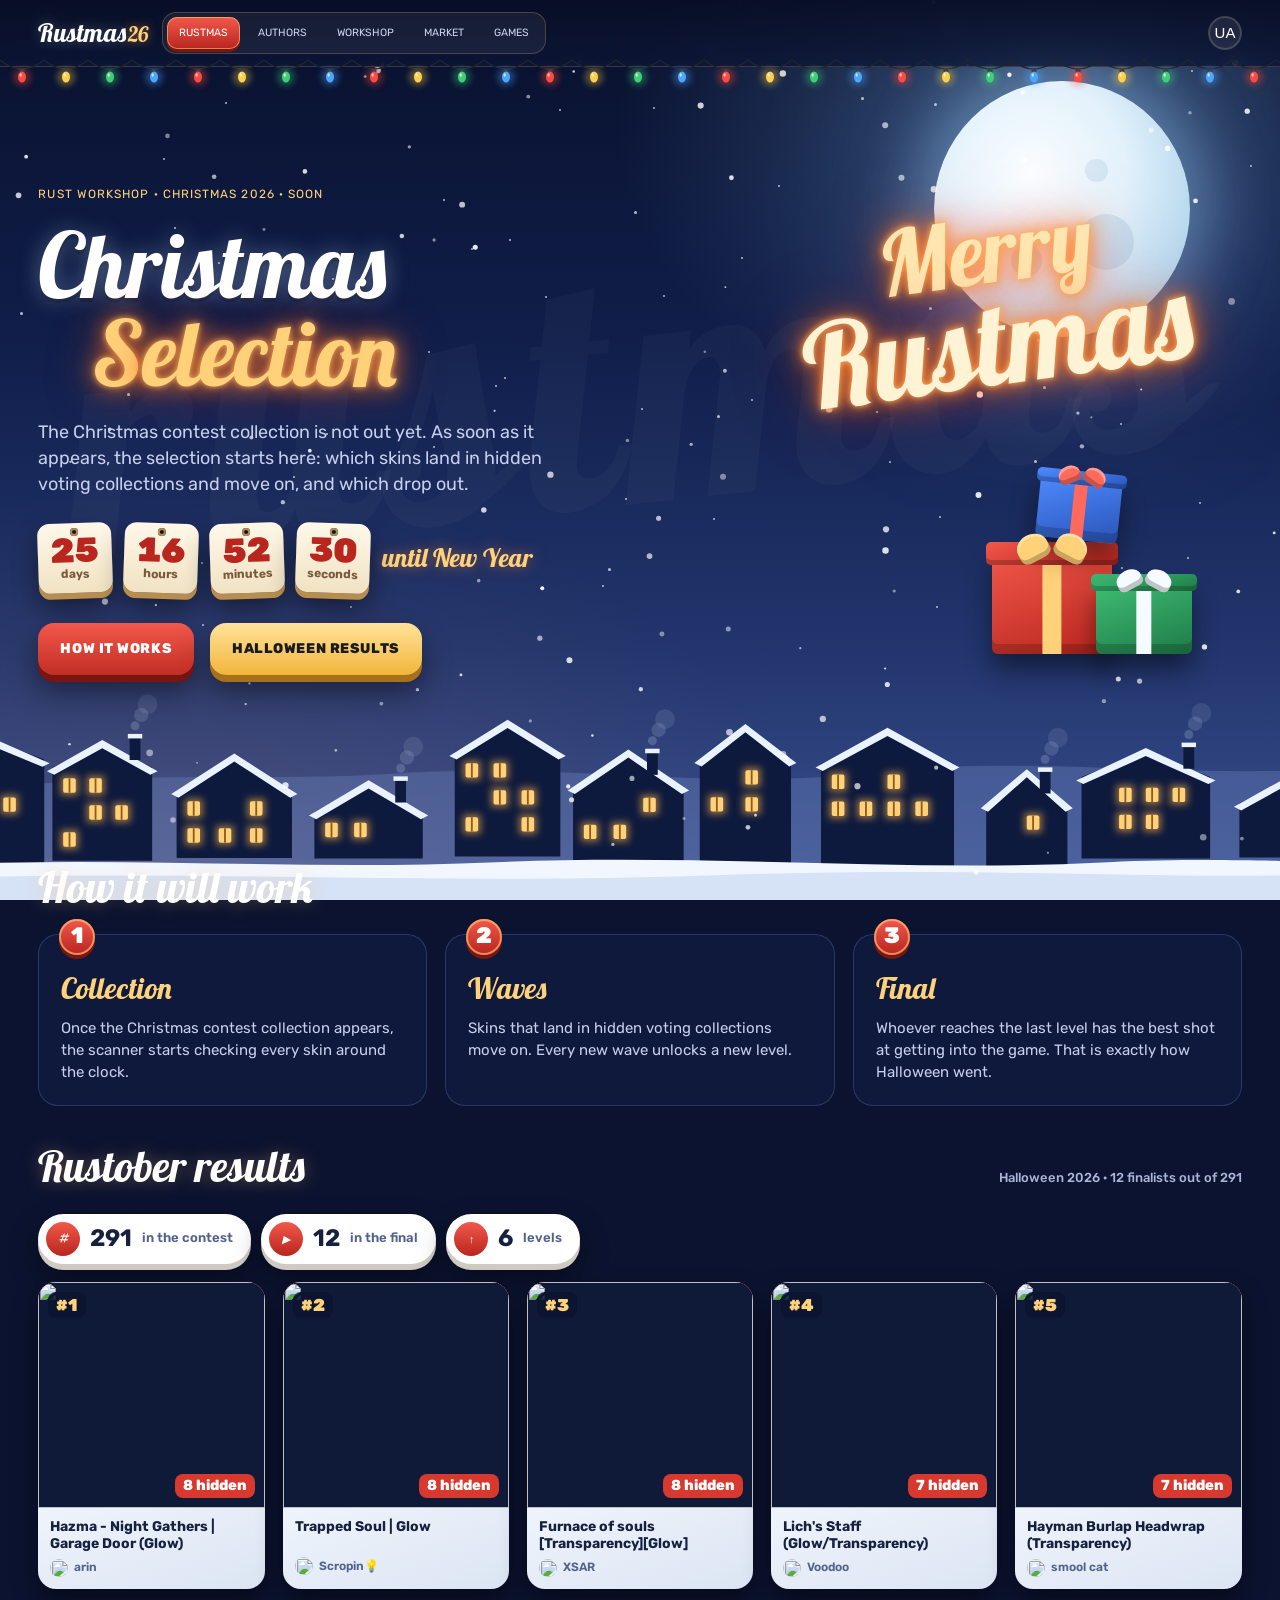
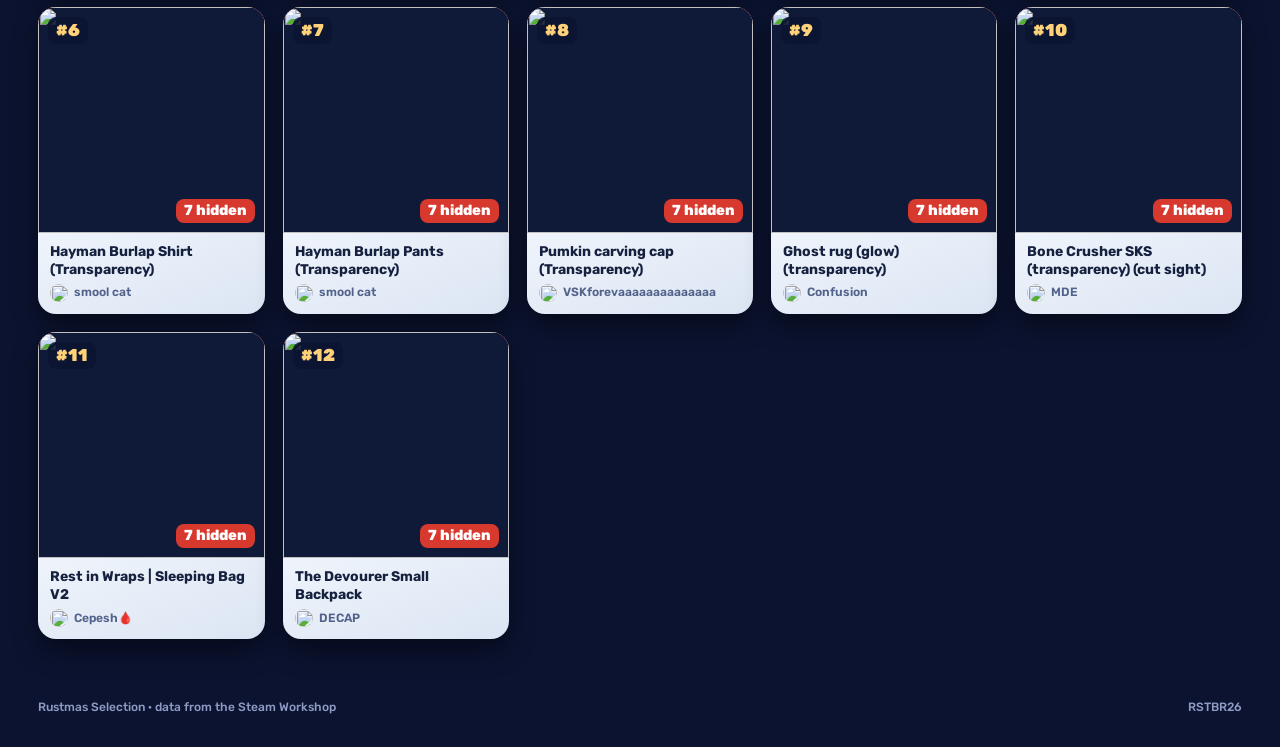
==== commit dd4a9c34: "snapshot 2026-11-28T18:14:28.593Z" ====
--- a/index.html
+++ b/index.html
@@ -9,9 +9,9 @@
 <meta name="theme-color" content="#0b1330">
 <link rel="manifest" href="manifest.webmanifest">
 <meta property="og:title" content="Rustmas Selection"><meta property="og:description" content="Новорічний відбір скінів Rust скоро стартує. Підсумок Rustober 2026 уже тут."><meta property="og:image" content="https://twithgfaw-wq.github.io/rustober-selection/og.png">
-<link rel="stylesheet" href="fonts.css?v=mx0q88x7">
+<link rel="stylesheet" href="fonts.css?v=mx0qc8kb">
 <link rel="icon" href="icon-192.png">
-<link rel="stylesheet" href="style.css?v=mx0q88x7"><link rel="stylesheet" href="v2.css?v=mx0q88x7"><link rel="stylesheet" href="v3.css?v=mx0q88x7"><link rel="stylesheet" href="pages.css?v=mx0q88x7"><link rel="stylesheet" href="season.css?v=mx0q88x7"><link rel="stylesheet" href="home.css?v=mx0q88x7">
+<link rel="stylesheet" href="style.css?v=mx0qc8kb"><link rel="stylesheet" href="v2.css?v=mx0qc8kb"><link rel="stylesheet" href="v3.css?v=mx0qc8kb"><link rel="stylesheet" href="pages.css?v=mx0qc8kb"><link rel="stylesheet" href="season.css?v=mx0qc8kb"><link rel="stylesheet" href="home.css?v=mx0qc8kb">
 </head>
 <body class="page ready home-page">
 <div class="bg" aria-hidden="true"><div class="bg-mark">Rustmas</div></div>
@@ -67,9 +67,9 @@
 
 <div class="pageswitch bottom"><a href="index.html" class="on">RUSTMAS</a><a href="authors.html">AUTHORS</a><a href="workshop.html">WORKSHOP</a><a href="market.html">MARKET</a><a href="games.html">GAMES</a></div>
 <footer class="foot"><span data-i18n="x.foot">Rustmas Selection · дані зі Steam Workshop</span><span>RSTBR26</span></footer>
-<script src="rustober26.js?v=mx0q88x7"></script>
-<script src="i18n.js?v=mx0q88x7"></script>
-<script src="season.js?v=mx0q88x7"></script>
-<script src="home.js?v=mx0q88x7"></script>
+<script src="rustober26.js?v=mx0qc8kb"></script>
+<script src="i18n.js?v=mx0qc8kb"></script>
+<script src="season.js?v=mx0qc8kb"></script>
+<script src="home.js?v=mx0qc8kb"></script>
 </body>
 </html>
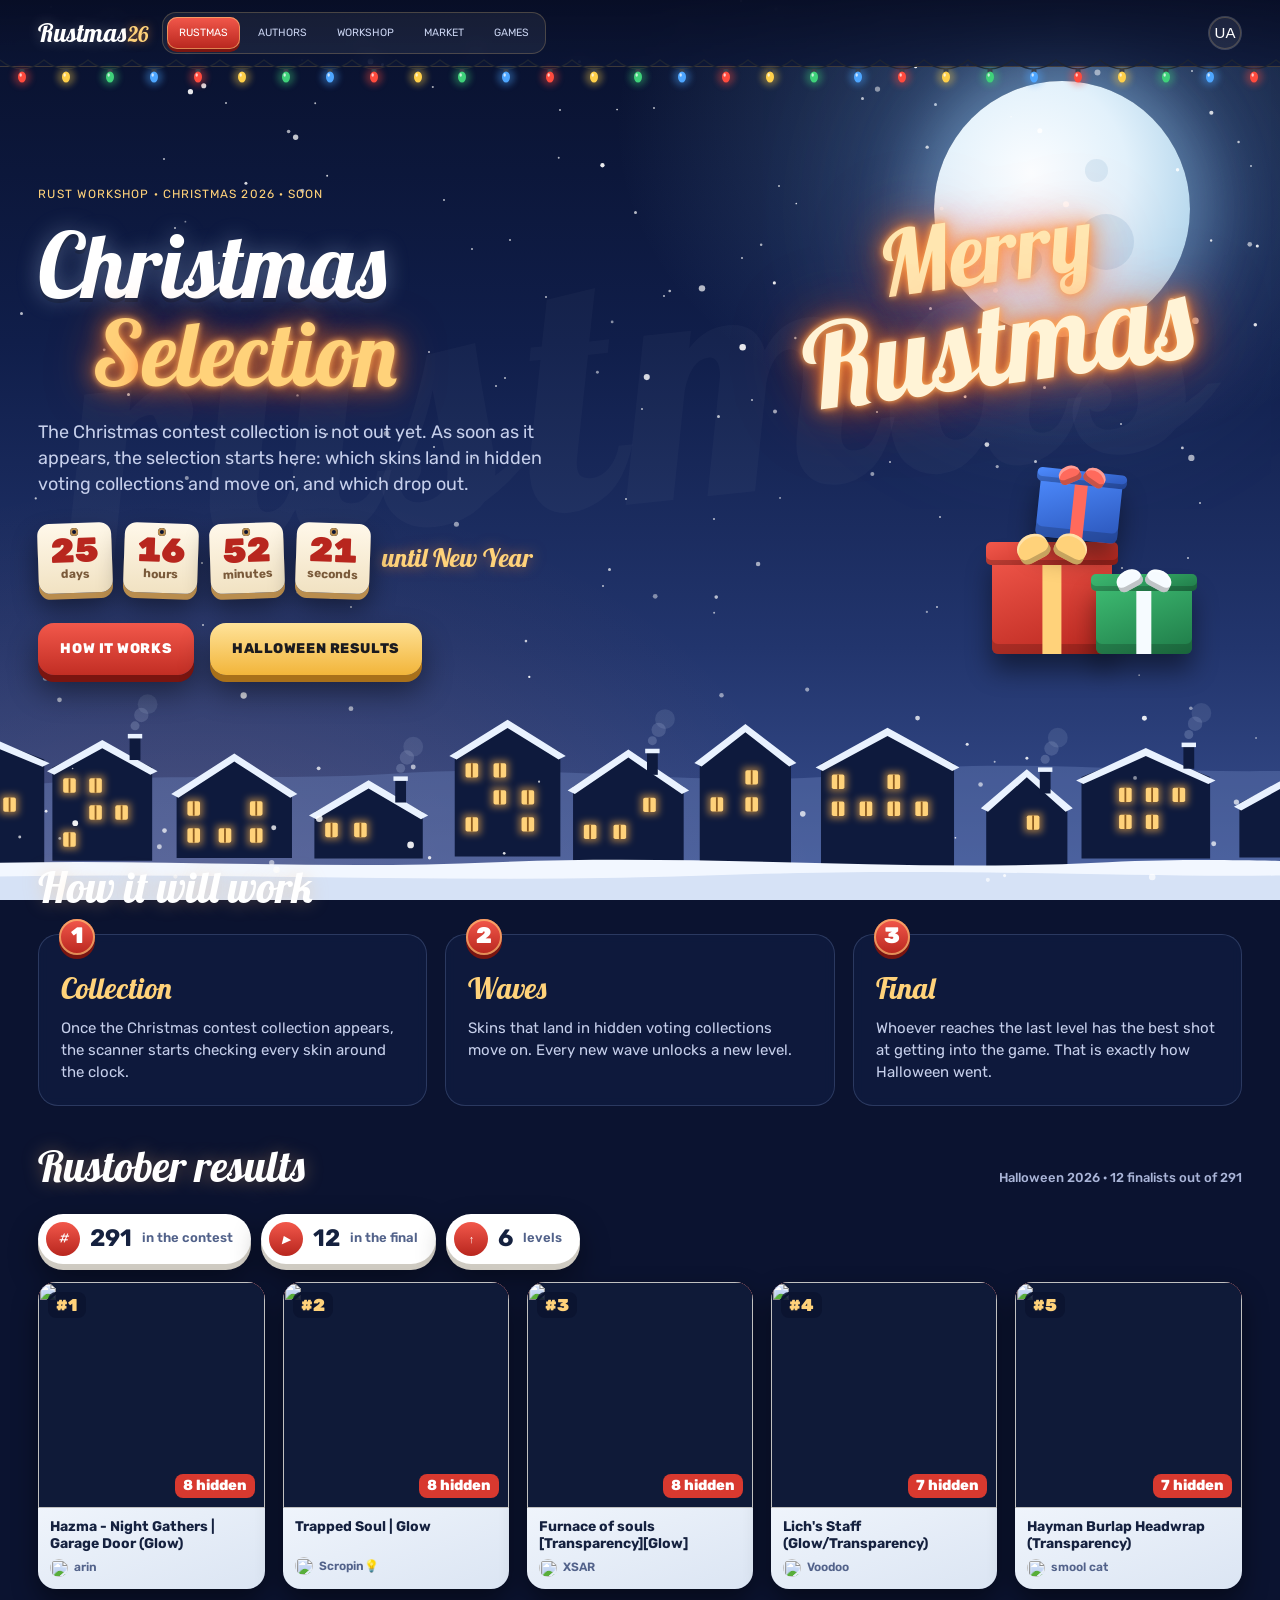
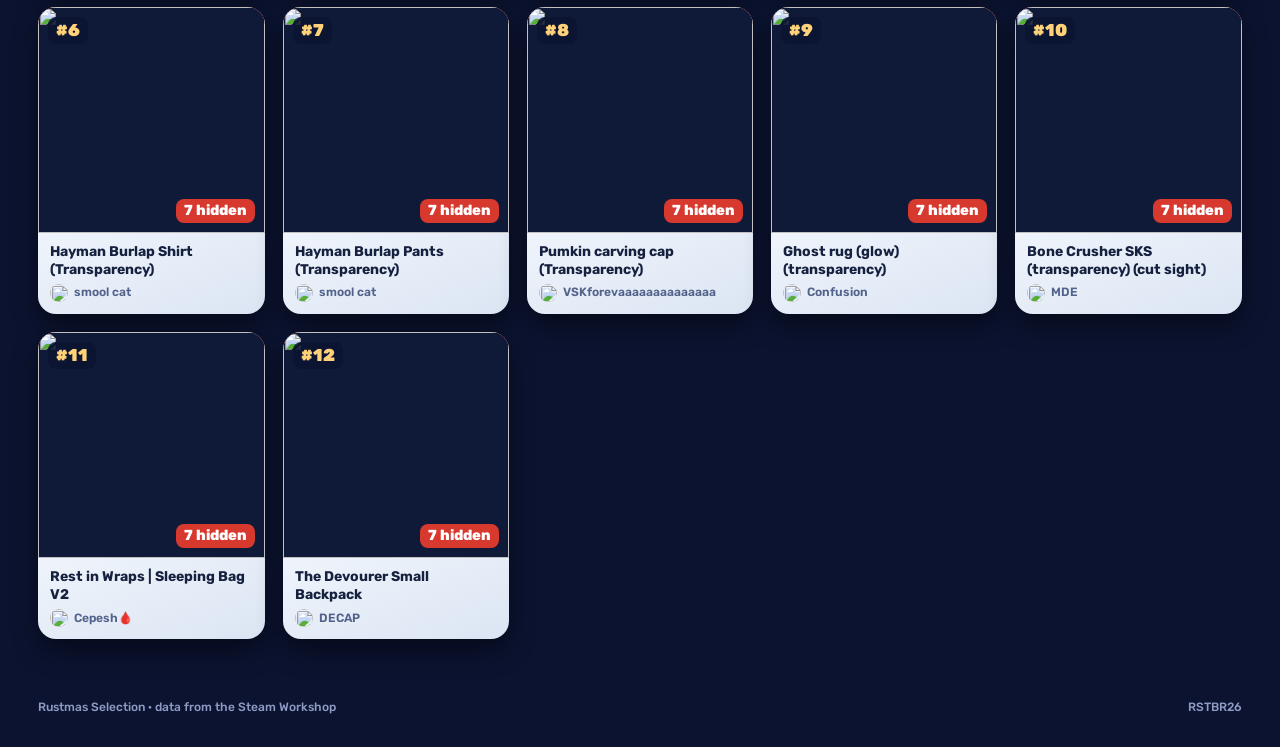
==== commit 01850771: "snapshot 2026-11-28T18:17:34.941Z" ====
--- a/index.html
+++ b/index.html
@@ -9,9 +9,9 @@
 <meta name="theme-color" content="#0b1330">
 <link rel="manifest" href="manifest.webmanifest">
 <meta property="og:title" content="Rustmas Selection"><meta property="og:description" content="Новорічний відбір скінів Rust скоро стартує. Підсумок Rustober 2026 уже тут."><meta property="og:image" content="https://twithgfaw-wq.github.io/rustober-selection/og.png">
-<link rel="stylesheet" href="fonts.css?v=mx0qc8kb">
+<link rel="stylesheet" href="fonts.css?v=mx0qg8cm">
 <link rel="icon" href="icon-192.png">
-<link rel="stylesheet" href="style.css?v=mx0qc8kb"><link rel="stylesheet" href="v2.css?v=mx0qc8kb"><link rel="stylesheet" href="v3.css?v=mx0qc8kb"><link rel="stylesheet" href="pages.css?v=mx0qc8kb"><link rel="stylesheet" href="season.css?v=mx0qc8kb"><link rel="stylesheet" href="home.css?v=mx0qc8kb">
+<link rel="stylesheet" href="style.css?v=mx0qg8cm"><link rel="stylesheet" href="v2.css?v=mx0qg8cm"><link rel="stylesheet" href="v3.css?v=mx0qg8cm"><link rel="stylesheet" href="pages.css?v=mx0qg8cm"><link rel="stylesheet" href="season.css?v=mx0qg8cm"><link rel="stylesheet" href="home.css?v=mx0qg8cm">
 </head>
 <body class="page ready home-page">
 <div class="bg" aria-hidden="true"><div class="bg-mark">Rustmas</div></div>
@@ -67,9 +67,9 @@
 
 <div class="pageswitch bottom"><a href="index.html" class="on">RUSTMAS</a><a href="authors.html">AUTHORS</a><a href="workshop.html">WORKSHOP</a><a href="market.html">MARKET</a><a href="games.html">GAMES</a></div>
 <footer class="foot"><span data-i18n="x.foot">Rustmas Selection · дані зі Steam Workshop</span><span>RSTBR26</span></footer>
-<script src="rustober26.js?v=mx0qc8kb"></script>
-<script src="i18n.js?v=mx0qc8kb"></script>
-<script src="season.js?v=mx0qc8kb"></script>
-<script src="home.js?v=mx0qc8kb"></script>
+<script src="rustober26.js?v=mx0qg8cm"></script>
+<script src="i18n.js?v=mx0qg8cm"></script>
+<script src="season.js?v=mx0qg8cm"></script>
+<script src="home.js?v=mx0qg8cm"></script>
 </body>
 </html>
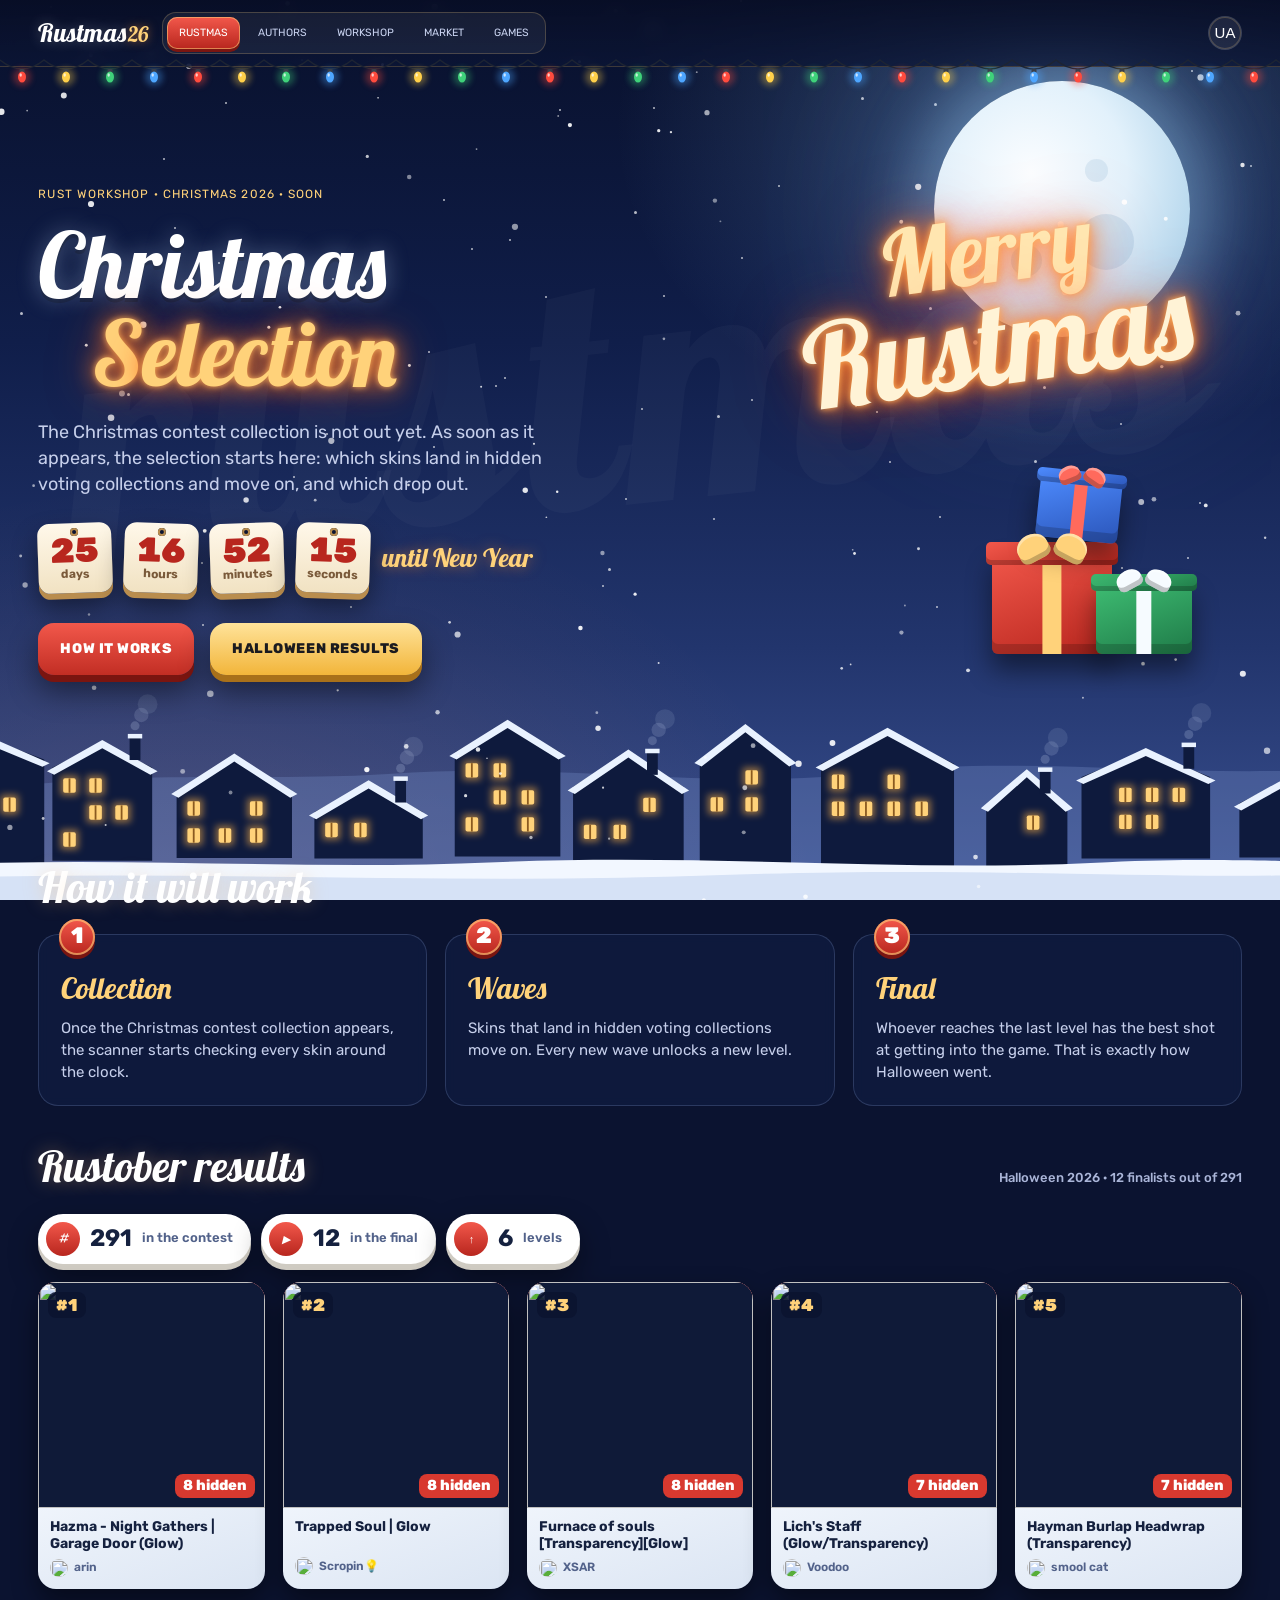
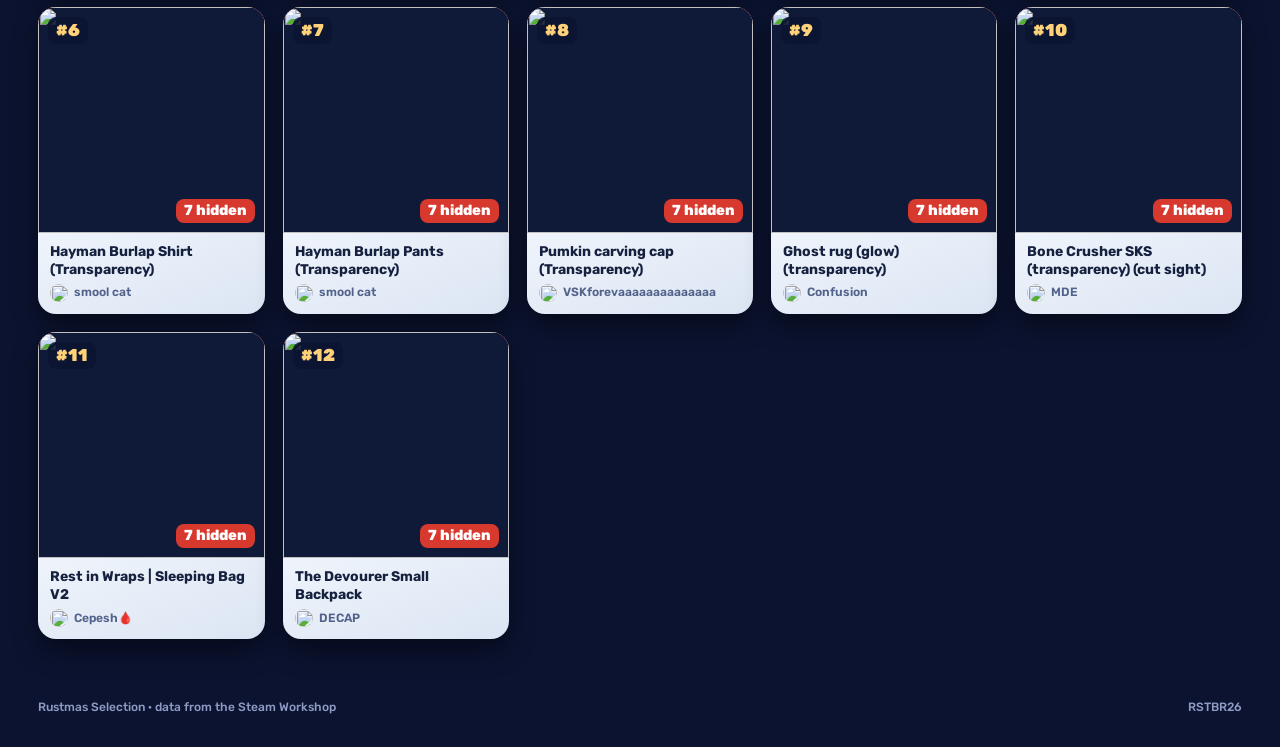
==== commit ba5f3f2a: "snapshot 2026-11-28T18:20:41.381Z" ====
--- a/index.html
+++ b/index.html
@@ -9,9 +9,9 @@
 <meta name="theme-color" content="#0b1330">
 <link rel="manifest" href="manifest.webmanifest">
 <meta property="og:title" content="Rustmas Selection"><meta property="og:description" content="Новорічний відбір скінів Rust скоро стартує. Підсумок Rustober 2026 уже тут."><meta property="og:image" content="https://twithgfaw-wq.github.io/rustober-selection/og.png">
-<link rel="stylesheet" href="fonts.css?v=mx0qg8cm">
+<link rel="stylesheet" href="fonts.css?v=mx0qk88e">
 <link rel="icon" href="icon-192.png">
-<link rel="stylesheet" href="style.css?v=mx0qg8cm"><link rel="stylesheet" href="v2.css?v=mx0qg8cm"><link rel="stylesheet" href="v3.css?v=mx0qg8cm"><link rel="stylesheet" href="pages.css?v=mx0qg8cm"><link rel="stylesheet" href="season.css?v=mx0qg8cm"><link rel="stylesheet" href="home.css?v=mx0qg8cm">
+<link rel="stylesheet" href="style.css?v=mx0qk88e"><link rel="stylesheet" href="v2.css?v=mx0qk88e"><link rel="stylesheet" href="v3.css?v=mx0qk88e"><link rel="stylesheet" href="pages.css?v=mx0qk88e"><link rel="stylesheet" href="season.css?v=mx0qk88e"><link rel="stylesheet" href="home.css?v=mx0qk88e">
 </head>
 <body class="page ready home-page">
 <div class="bg" aria-hidden="true"><div class="bg-mark">Rustmas</div></div>
@@ -67,9 +67,9 @@
 
 <div class="pageswitch bottom"><a href="index.html" class="on">RUSTMAS</a><a href="authors.html">AUTHORS</a><a href="workshop.html">WORKSHOP</a><a href="market.html">MARKET</a><a href="games.html">GAMES</a></div>
 <footer class="foot"><span data-i18n="x.foot">Rustmas Selection · дані зі Steam Workshop</span><span>RSTBR26</span></footer>
-<script src="rustober26.js?v=mx0qg8cm"></script>
-<script src="i18n.js?v=mx0qg8cm"></script>
-<script src="season.js?v=mx0qg8cm"></script>
-<script src="home.js?v=mx0qg8cm"></script>
+<script src="rustober26.js?v=mx0qk88e"></script>
+<script src="i18n.js?v=mx0qk88e"></script>
+<script src="season.js?v=mx0qk88e"></script>
+<script src="home.js?v=mx0qk88e"></script>
 </body>
 </html>
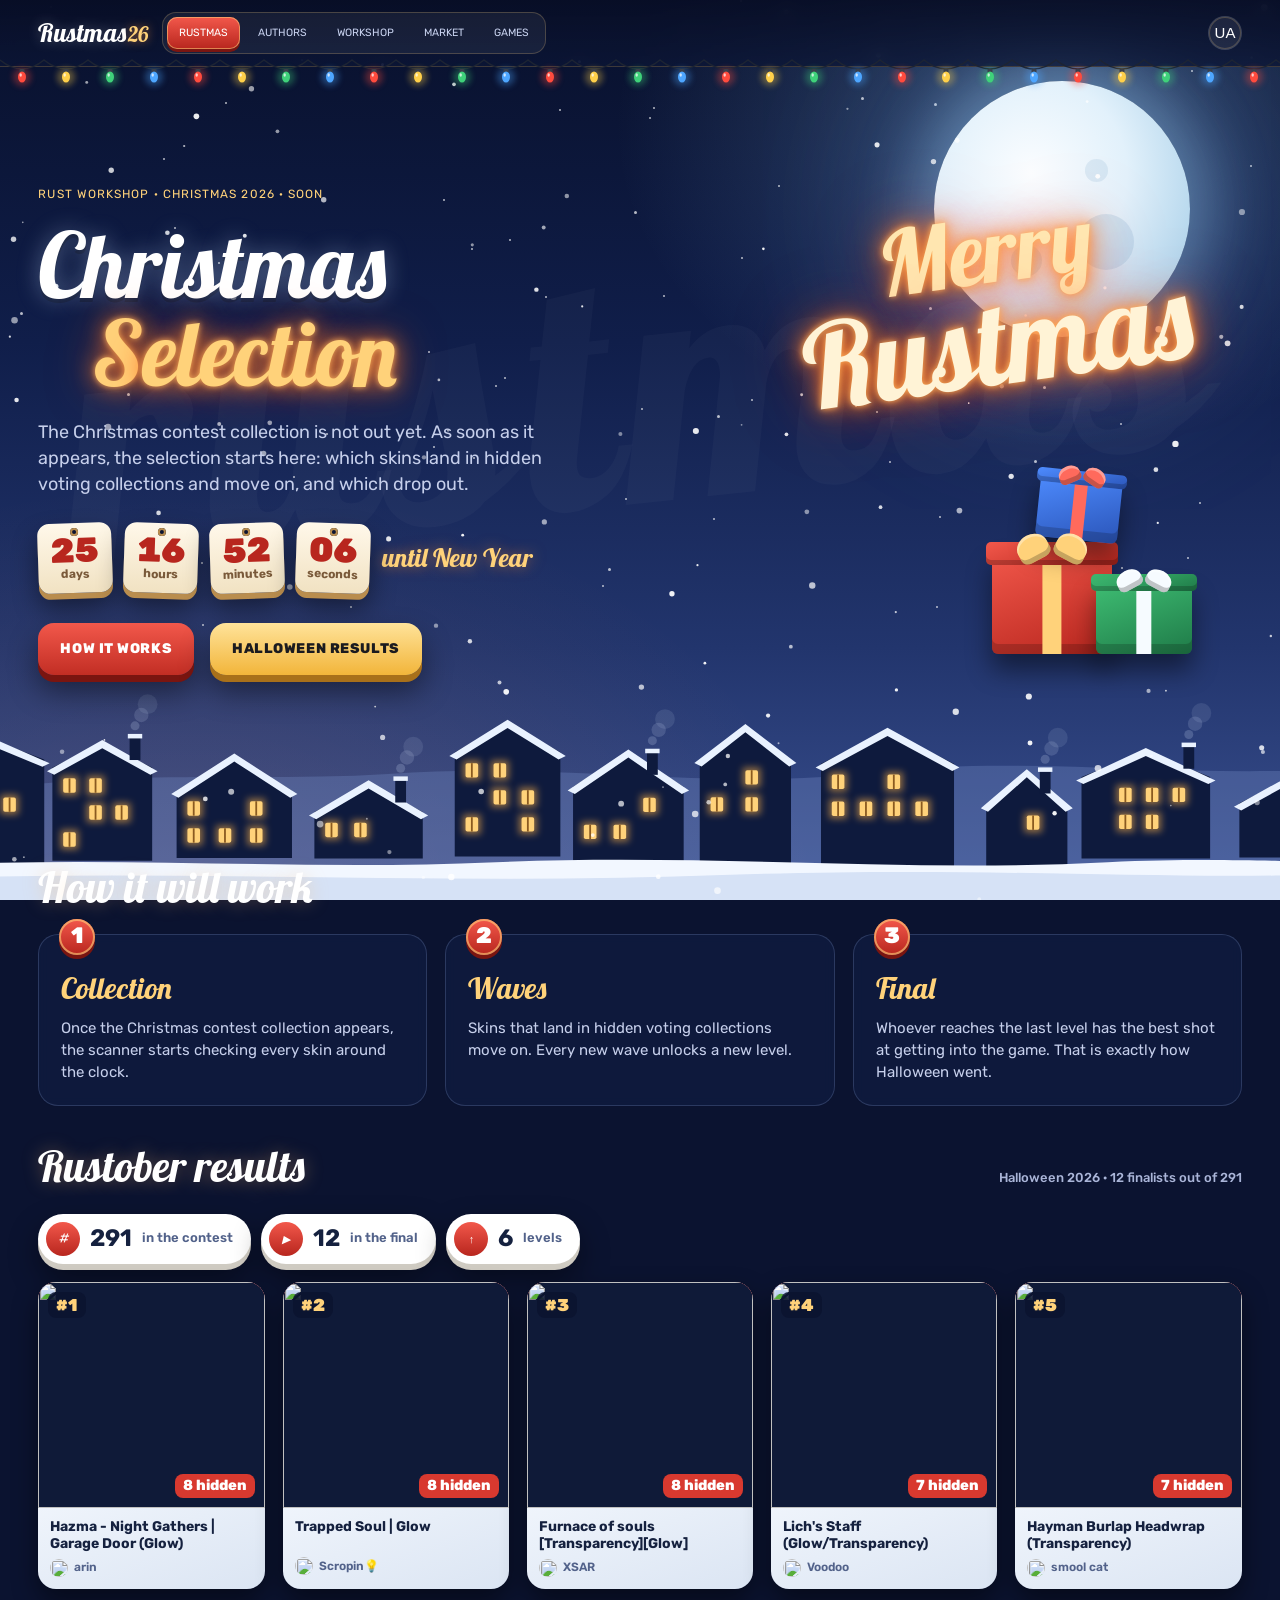
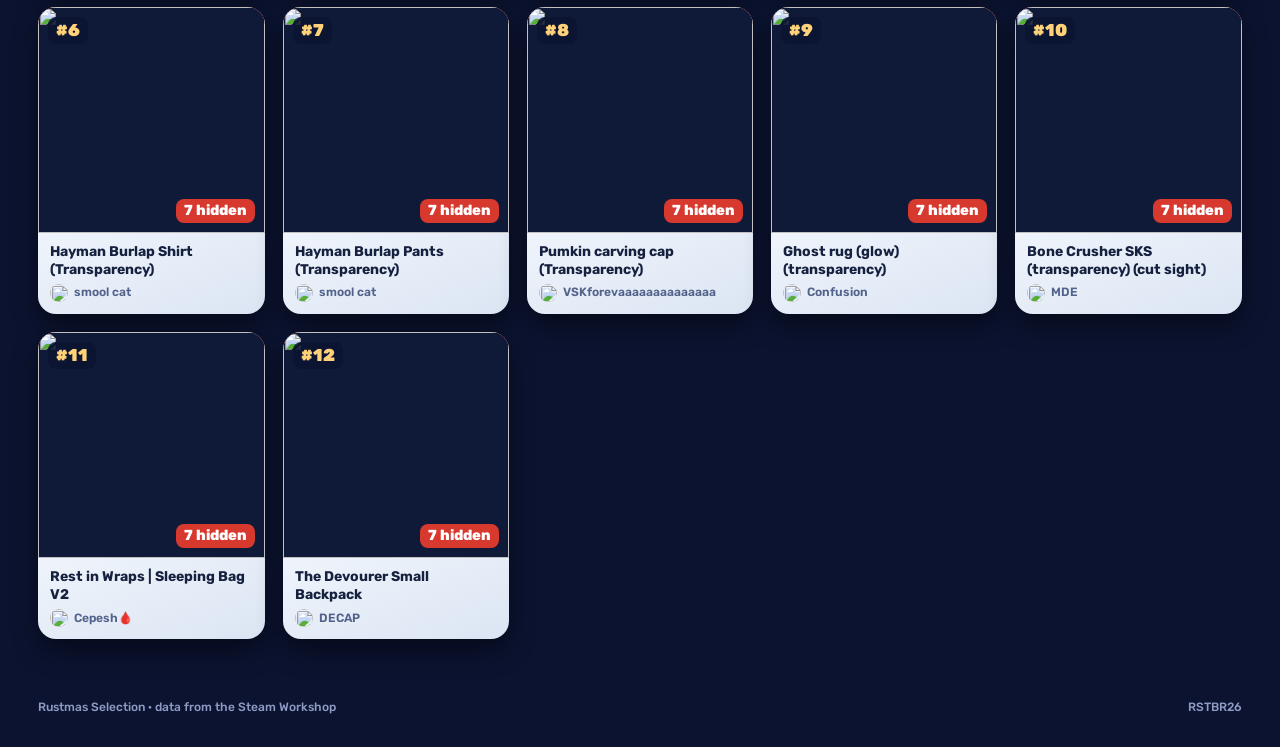
==== commit d1bc7172: "snapshot 2026-11-28T18:23:47.855Z" ====
--- a/index.html
+++ b/index.html
@@ -9,9 +9,9 @@
 <meta name="theme-color" content="#0b1330">
 <link rel="manifest" href="manifest.webmanifest">
 <meta property="og:title" content="Rustmas Selection"><meta property="og:description" content="Новорічний відбір скінів Rust скоро стартує. Підсумок Rustober 2026 уже тут."><meta property="og:image" content="https://twithgfaw-wq.github.io/rustober-selection/og.png">
-<link rel="stylesheet" href="fonts.css?v=mx0qk88e">
+<link rel="stylesheet" href="fonts.css?v=mx0qo82w">
 <link rel="icon" href="icon-192.png">
-<link rel="stylesheet" href="style.css?v=mx0qk88e"><link rel="stylesheet" href="v2.css?v=mx0qk88e"><link rel="stylesheet" href="v3.css?v=mx0qk88e"><link rel="stylesheet" href="pages.css?v=mx0qk88e"><link rel="stylesheet" href="season.css?v=mx0qk88e"><link rel="stylesheet" href="home.css?v=mx0qk88e">
+<link rel="stylesheet" href="style.css?v=mx0qo82w"><link rel="stylesheet" href="v2.css?v=mx0qo82w"><link rel="stylesheet" href="v3.css?v=mx0qo82w"><link rel="stylesheet" href="pages.css?v=mx0qo82w"><link rel="stylesheet" href="season.css?v=mx0qo82w"><link rel="stylesheet" href="home.css?v=mx0qo82w">
 </head>
 <body class="page ready home-page">
 <div class="bg" aria-hidden="true"><div class="bg-mark">Rustmas</div></div>
@@ -67,9 +67,9 @@
 
 <div class="pageswitch bottom"><a href="index.html" class="on">RUSTMAS</a><a href="authors.html">AUTHORS</a><a href="workshop.html">WORKSHOP</a><a href="market.html">MARKET</a><a href="games.html">GAMES</a></div>
 <footer class="foot"><span data-i18n="x.foot">Rustmas Selection · дані зі Steam Workshop</span><span>RSTBR26</span></footer>
-<script src="rustober26.js?v=mx0qk88e"></script>
-<script src="i18n.js?v=mx0qk88e"></script>
-<script src="season.js?v=mx0qk88e"></script>
-<script src="home.js?v=mx0qk88e"></script>
+<script src="rustober26.js?v=mx0qo82w"></script>
+<script src="i18n.js?v=mx0qo82w"></script>
+<script src="season.js?v=mx0qo82w"></script>
+<script src="home.js?v=mx0qo82w"></script>
 </body>
 </html>
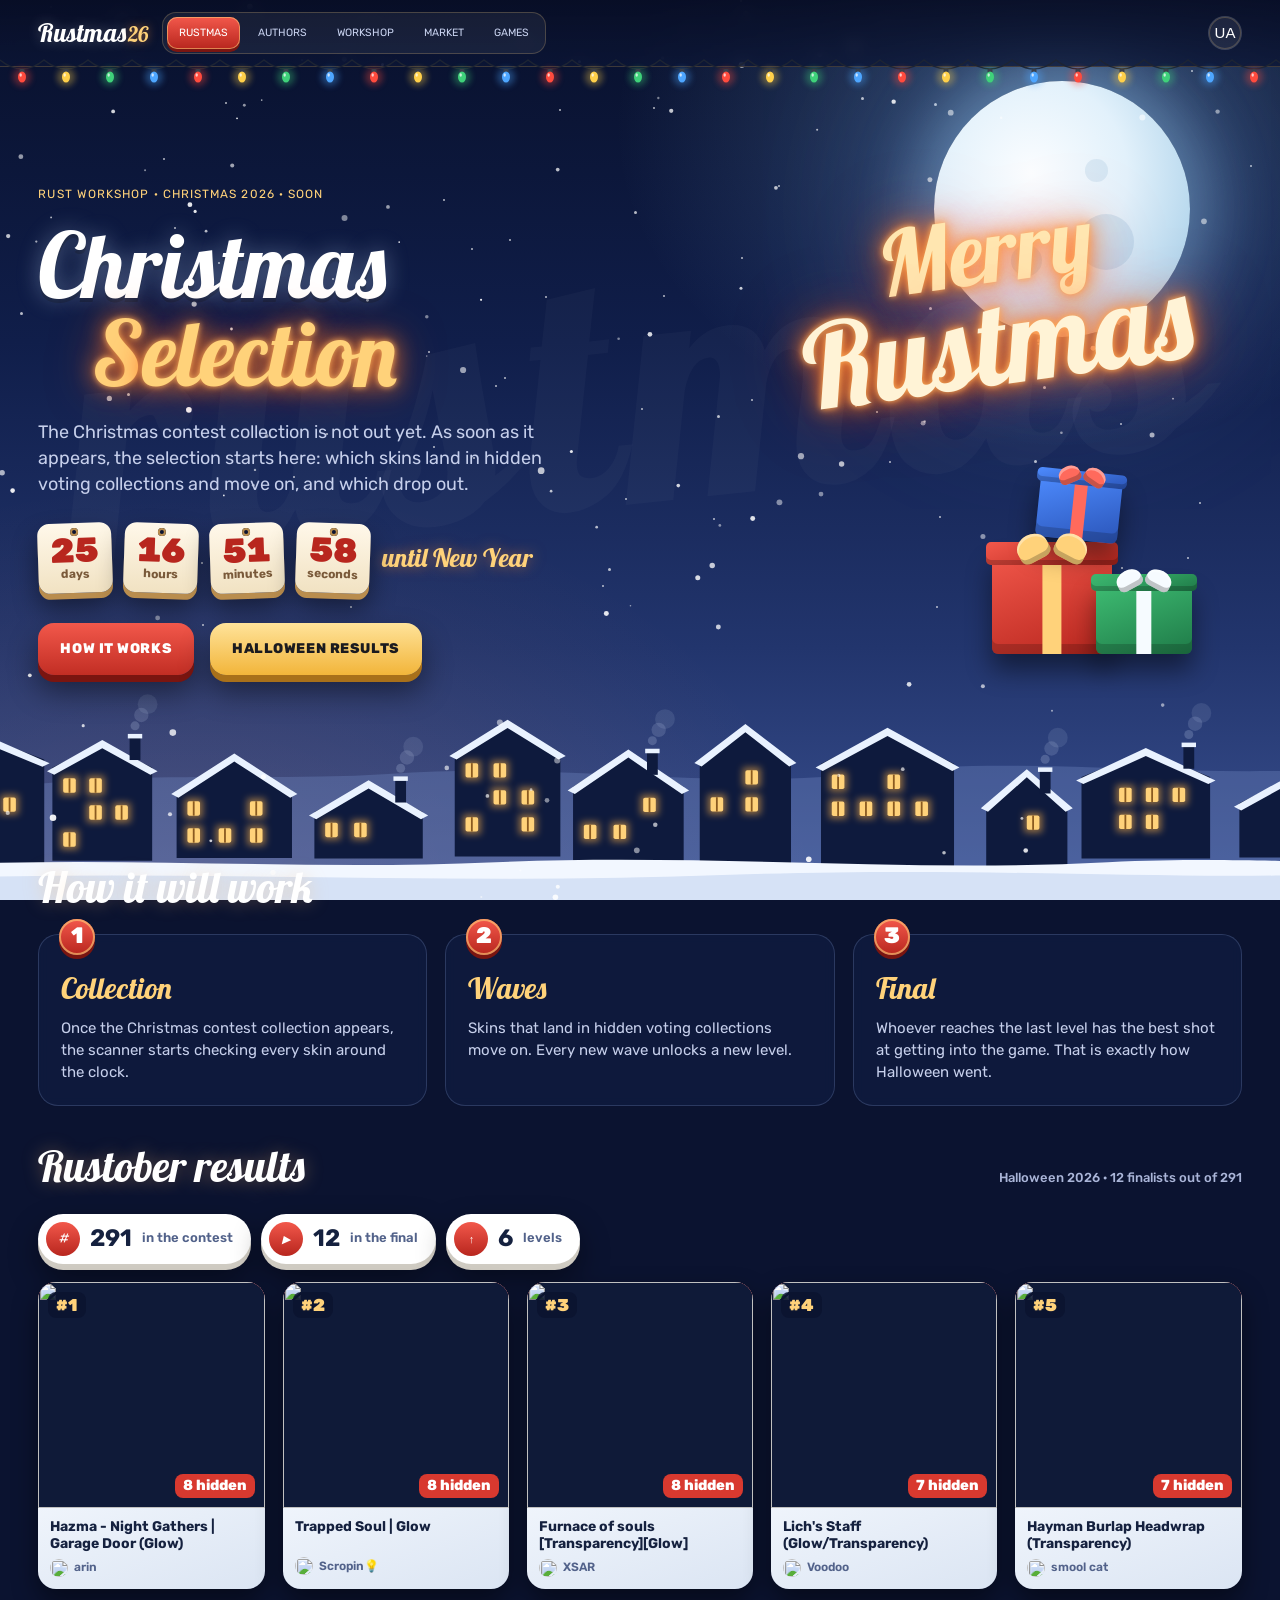
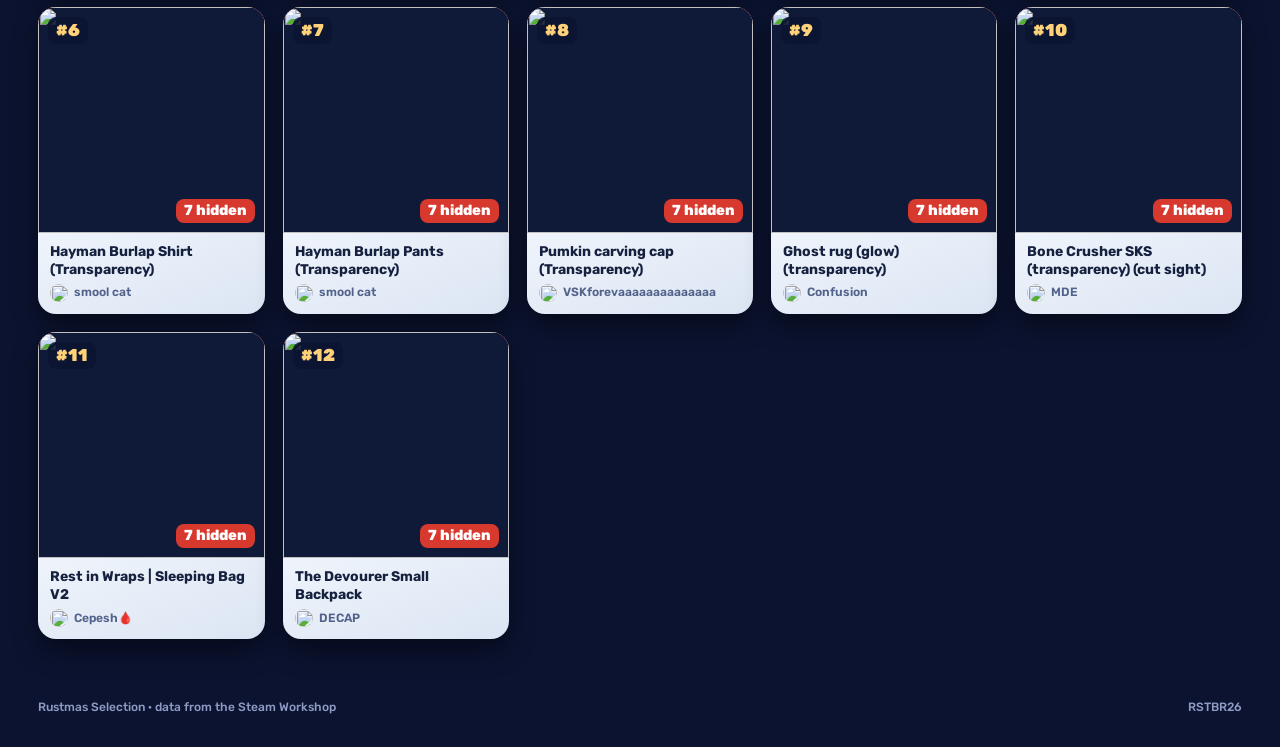
==== commit 0b96ae40: "snapshot 2026-11-28T18:26:54.371Z" ====
--- a/index.html
+++ b/index.html
@@ -9,9 +9,9 @@
 <meta name="theme-color" content="#0b1330">
 <link rel="manifest" href="manifest.webmanifest">
 <meta property="og:title" content="Rustmas Selection"><meta property="og:description" content="Новорічний відбір скінів Rust скоро стартує. Підсумок Rustober 2026 уже тут."><meta property="og:image" content="https://twithgfaw-wq.github.io/rustober-selection/og.png">
-<link rel="stylesheet" href="fonts.css?v=mx0qo82w">
+<link rel="stylesheet" href="fonts.css?v=mx0qs80z">
 <link rel="icon" href="icon-192.png">
-<link rel="stylesheet" href="style.css?v=mx0qo82w"><link rel="stylesheet" href="v2.css?v=mx0qo82w"><link rel="stylesheet" href="v3.css?v=mx0qo82w"><link rel="stylesheet" href="pages.css?v=mx0qo82w"><link rel="stylesheet" href="season.css?v=mx0qo82w"><link rel="stylesheet" href="home.css?v=mx0qo82w">
+<link rel="stylesheet" href="style.css?v=mx0qs80z"><link rel="stylesheet" href="v2.css?v=mx0qs80z"><link rel="stylesheet" href="v3.css?v=mx0qs80z"><link rel="stylesheet" href="pages.css?v=mx0qs80z"><link rel="stylesheet" href="season.css?v=mx0qs80z"><link rel="stylesheet" href="home.css?v=mx0qs80z">
 </head>
 <body class="page ready home-page">
 <div class="bg" aria-hidden="true"><div class="bg-mark">Rustmas</div></div>
@@ -67,9 +67,9 @@
 
 <div class="pageswitch bottom"><a href="index.html" class="on">RUSTMAS</a><a href="authors.html">AUTHORS</a><a href="workshop.html">WORKSHOP</a><a href="market.html">MARKET</a><a href="games.html">GAMES</a></div>
 <footer class="foot"><span data-i18n="x.foot">Rustmas Selection · дані зі Steam Workshop</span><span>RSTBR26</span></footer>
-<script src="rustober26.js?v=mx0qo82w"></script>
-<script src="i18n.js?v=mx0qo82w"></script>
-<script src="season.js?v=mx0qo82w"></script>
-<script src="home.js?v=mx0qo82w"></script>
+<script src="rustober26.js?v=mx0qs80z"></script>
+<script src="i18n.js?v=mx0qs80z"></script>
+<script src="season.js?v=mx0qs80z"></script>
+<script src="home.js?v=mx0qs80z"></script>
 </body>
 </html>
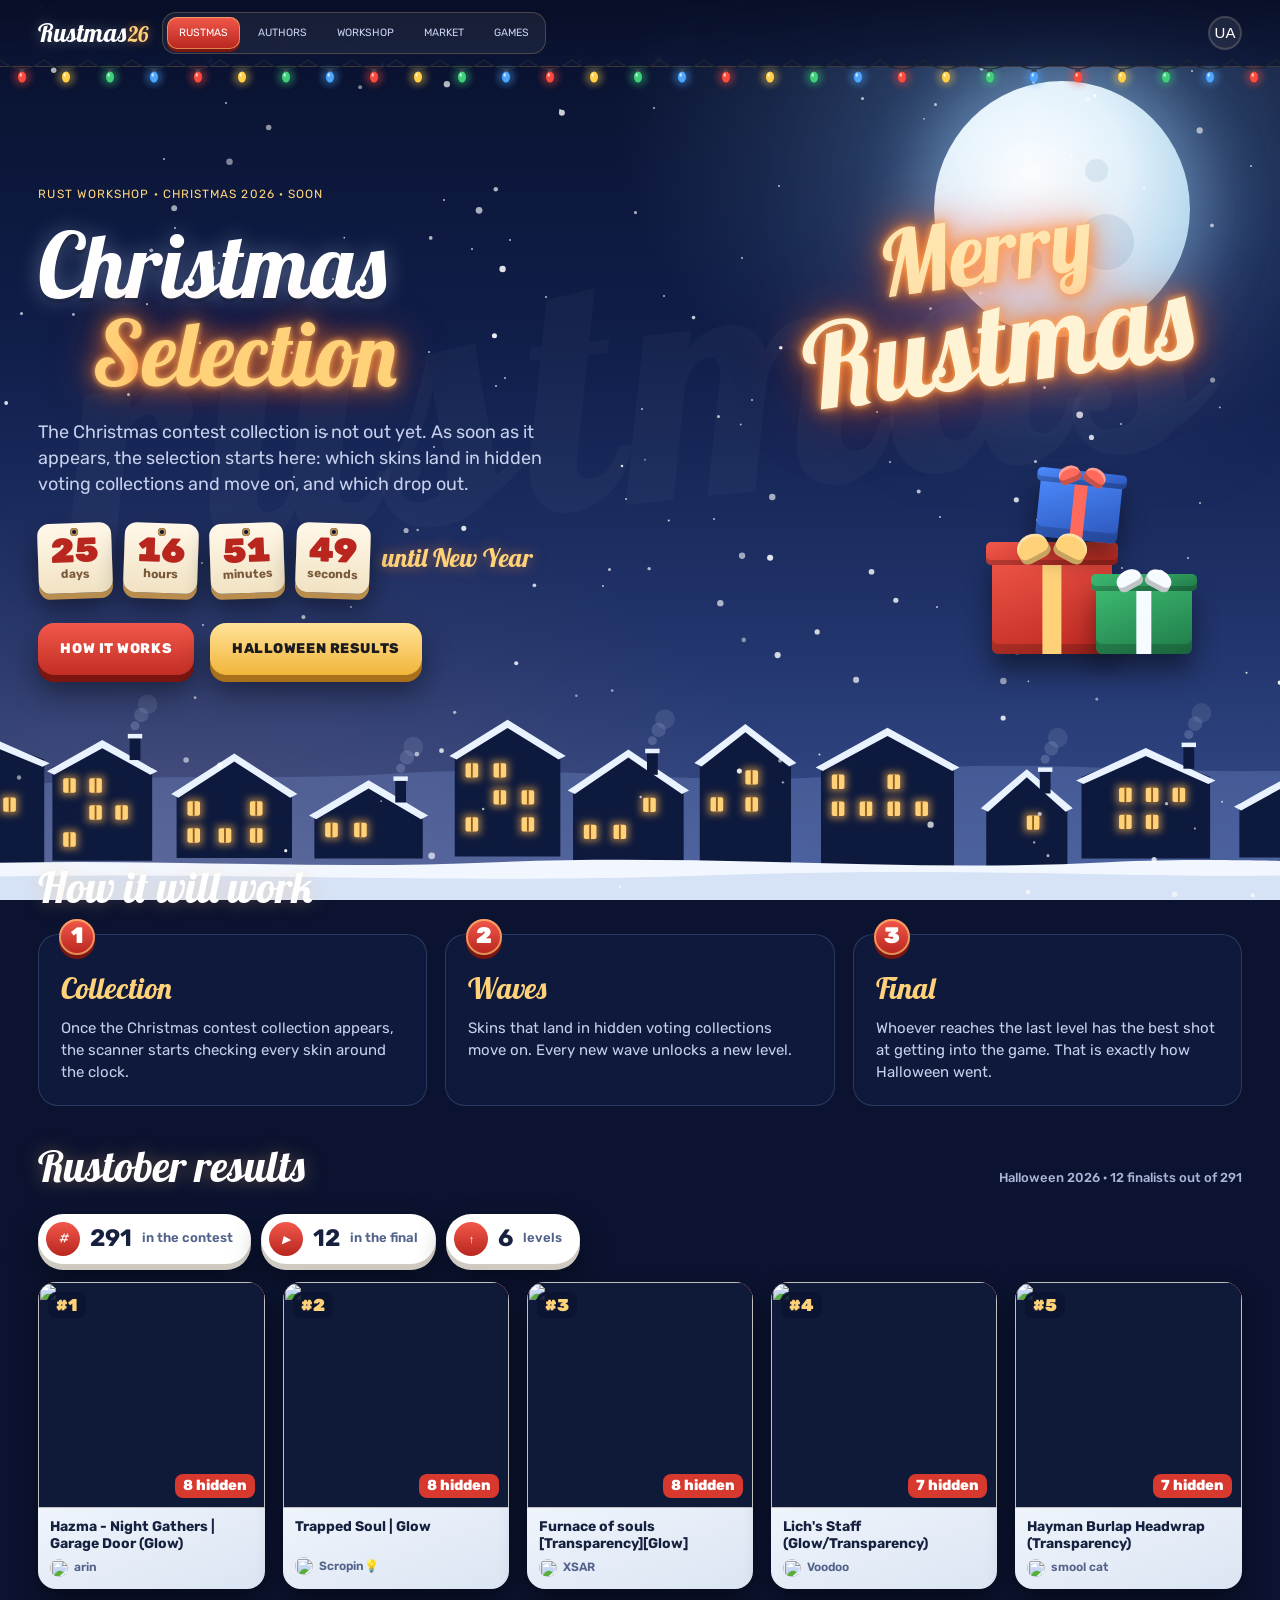
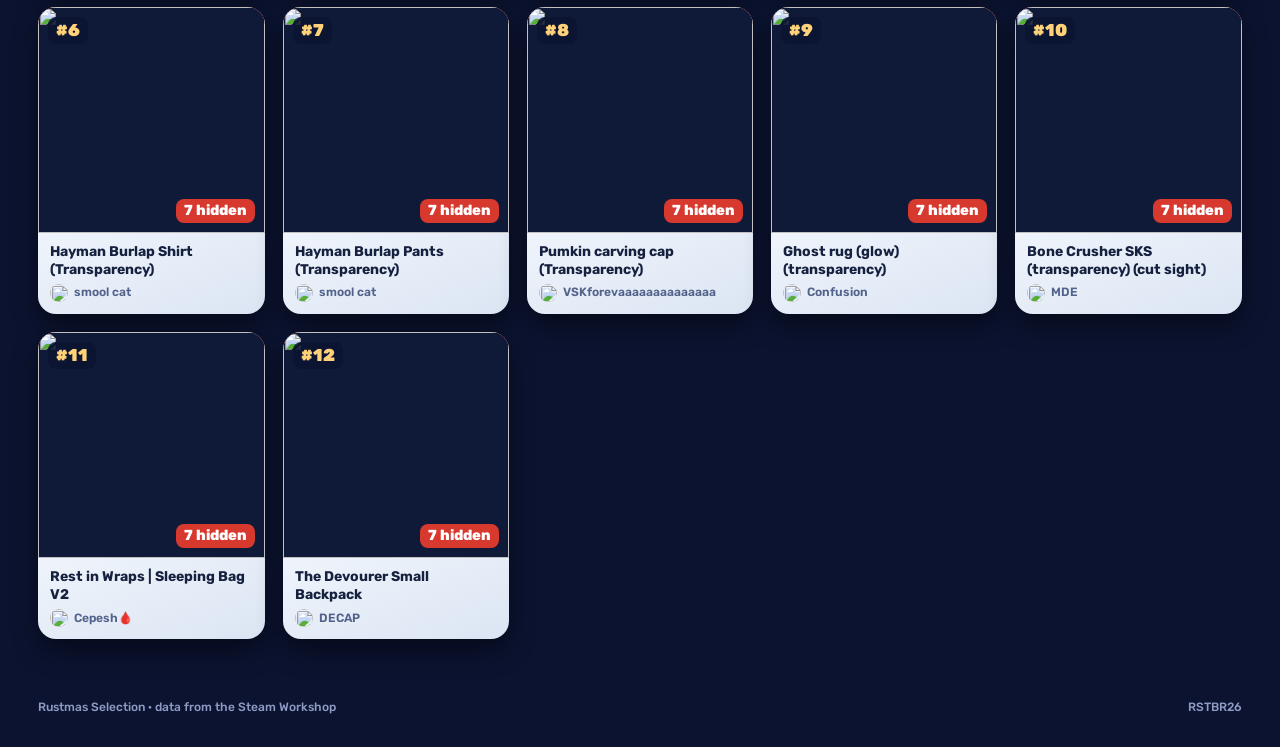
==== commit b5dbb6c2: "snapshot 2026-11-28T18:30:00.947Z" ====
--- a/index.html
+++ b/index.html
@@ -9,9 +9,9 @@
 <meta name="theme-color" content="#0b1330">
 <link rel="manifest" href="manifest.webmanifest">
 <meta property="og:title" content="Rustmas Selection"><meta property="og:description" content="Новорічний відбір скінів Rust скоро стартує. Підсумок Rustober 2026 уже тут."><meta property="og:image" content="https://twithgfaw-wq.github.io/rustober-selection/og.png">
-<link rel="stylesheet" href="fonts.css?v=mx0qs80z">
+<link rel="stylesheet" href="fonts.css?v=mx0qw7y0">
 <link rel="icon" href="icon-192.png">
-<link rel="stylesheet" href="style.css?v=mx0qs80z"><link rel="stylesheet" href="v2.css?v=mx0qs80z"><link rel="stylesheet" href="v3.css?v=mx0qs80z"><link rel="stylesheet" href="pages.css?v=mx0qs80z"><link rel="stylesheet" href="season.css?v=mx0qs80z"><link rel="stylesheet" href="home.css?v=mx0qs80z">
+<link rel="stylesheet" href="style.css?v=mx0qw7y0"><link rel="stylesheet" href="v2.css?v=mx0qw7y0"><link rel="stylesheet" href="v3.css?v=mx0qw7y0"><link rel="stylesheet" href="pages.css?v=mx0qw7y0"><link rel="stylesheet" href="season.css?v=mx0qw7y0"><link rel="stylesheet" href="home.css?v=mx0qw7y0">
 </head>
 <body class="page ready home-page">
 <div class="bg" aria-hidden="true"><div class="bg-mark">Rustmas</div></div>
@@ -67,9 +67,9 @@
 
 <div class="pageswitch bottom"><a href="index.html" class="on">RUSTMAS</a><a href="authors.html">AUTHORS</a><a href="workshop.html">WORKSHOP</a><a href="market.html">MARKET</a><a href="games.html">GAMES</a></div>
 <footer class="foot"><span data-i18n="x.foot">Rustmas Selection · дані зі Steam Workshop</span><span>RSTBR26</span></footer>
-<script src="rustober26.js?v=mx0qs80z"></script>
-<script src="i18n.js?v=mx0qs80z"></script>
-<script src="season.js?v=mx0qs80z"></script>
-<script src="home.js?v=mx0qs80z"></script>
+<script src="rustober26.js?v=mx0qw7y0"></script>
+<script src="i18n.js?v=mx0qw7y0"></script>
+<script src="season.js?v=mx0qw7y0"></script>
+<script src="home.js?v=mx0qw7y0"></script>
 </body>
 </html>
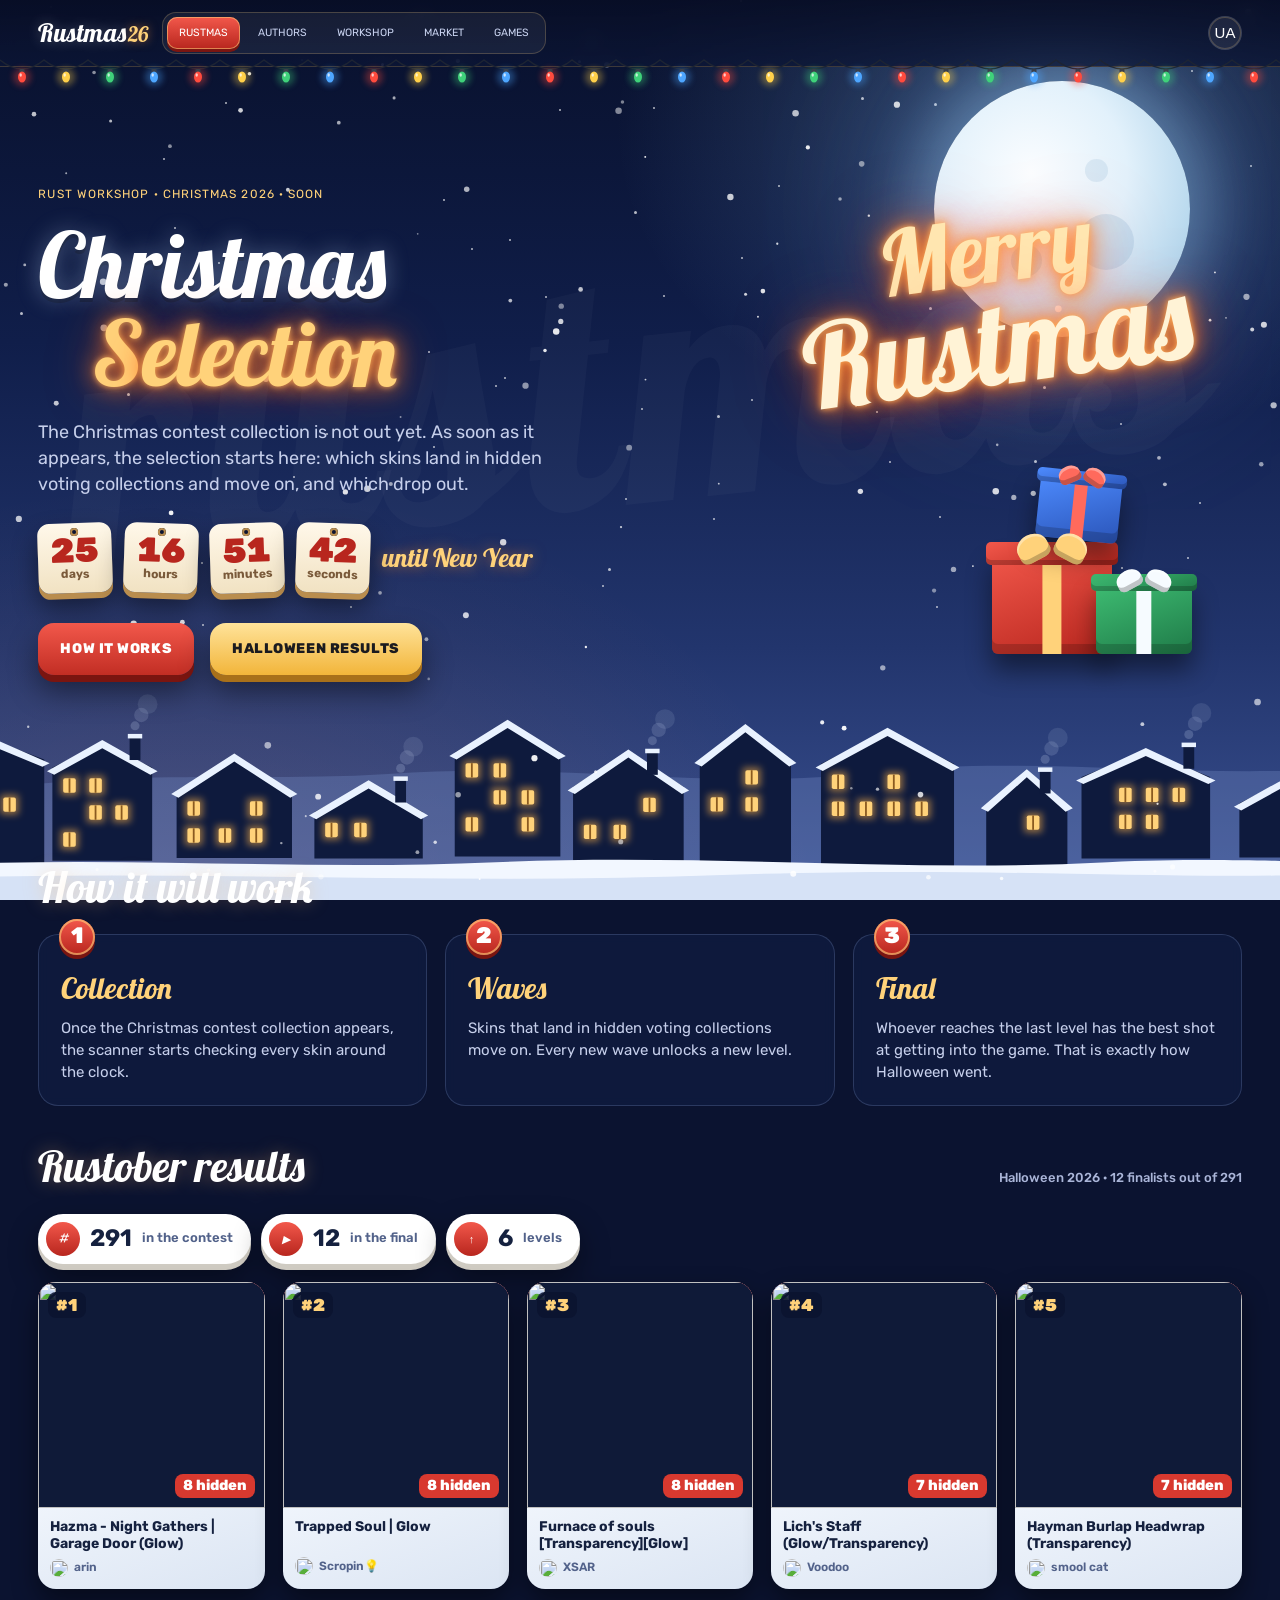
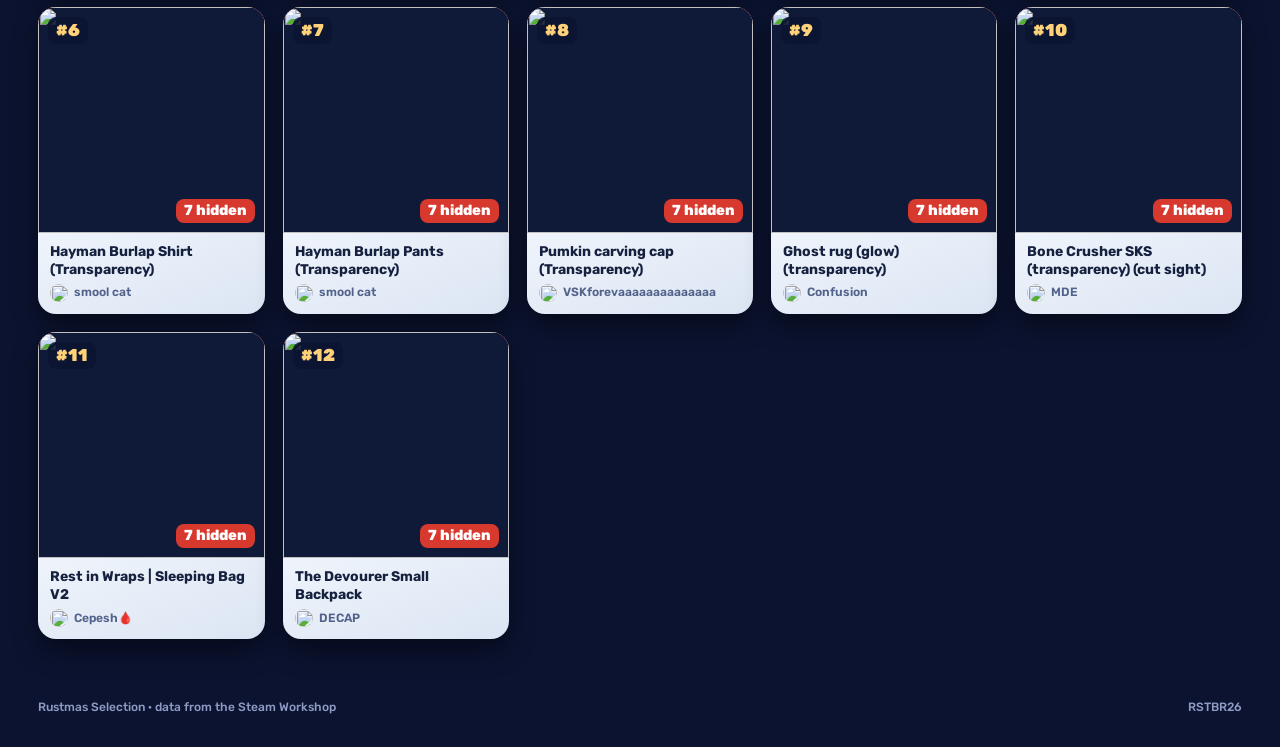
==== commit 8961e250: "snapshot 2026-11-28T18:33:07.578Z" ====
--- a/index.html
+++ b/index.html
@@ -9,9 +9,9 @@
 <meta name="theme-color" content="#0b1330">
 <link rel="manifest" href="manifest.webmanifest">
 <meta property="og:title" content="Rustmas Selection"><meta property="og:description" content="Новорічний відбір скінів Rust скоро стартує. Підсумок Rustober 2026 уже тут."><meta property="og:image" content="https://twithgfaw-wq.github.io/rustober-selection/og.png">
-<link rel="stylesheet" href="fonts.css?v=mx0qw7y0">
+<link rel="stylesheet" href="fonts.css?v=mx0r07xz">
 <link rel="icon" href="icon-192.png">
-<link rel="stylesheet" href="style.css?v=mx0qw7y0"><link rel="stylesheet" href="v2.css?v=mx0qw7y0"><link rel="stylesheet" href="v3.css?v=mx0qw7y0"><link rel="stylesheet" href="pages.css?v=mx0qw7y0"><link rel="stylesheet" href="season.css?v=mx0qw7y0"><link rel="stylesheet" href="home.css?v=mx0qw7y0">
+<link rel="stylesheet" href="style.css?v=mx0r07xz"><link rel="stylesheet" href="v2.css?v=mx0r07xz"><link rel="stylesheet" href="v3.css?v=mx0r07xz"><link rel="stylesheet" href="pages.css?v=mx0r07xz"><link rel="stylesheet" href="season.css?v=mx0r07xz"><link rel="stylesheet" href="home.css?v=mx0r07xz">
 </head>
 <body class="page ready home-page">
 <div class="bg" aria-hidden="true"><div class="bg-mark">Rustmas</div></div>
@@ -67,9 +67,9 @@
 
 <div class="pageswitch bottom"><a href="index.html" class="on">RUSTMAS</a><a href="authors.html">AUTHORS</a><a href="workshop.html">WORKSHOP</a><a href="market.html">MARKET</a><a href="games.html">GAMES</a></div>
 <footer class="foot"><span data-i18n="x.foot">Rustmas Selection · дані зі Steam Workshop</span><span>RSTBR26</span></footer>
-<script src="rustober26.js?v=mx0qw7y0"></script>
-<script src="i18n.js?v=mx0qw7y0"></script>
-<script src="season.js?v=mx0qw7y0"></script>
-<script src="home.js?v=mx0qw7y0"></script>
+<script src="rustober26.js?v=mx0r07xz"></script>
+<script src="i18n.js?v=mx0r07xz"></script>
+<script src="season.js?v=mx0r07xz"></script>
+<script src="home.js?v=mx0r07xz"></script>
 </body>
 </html>
